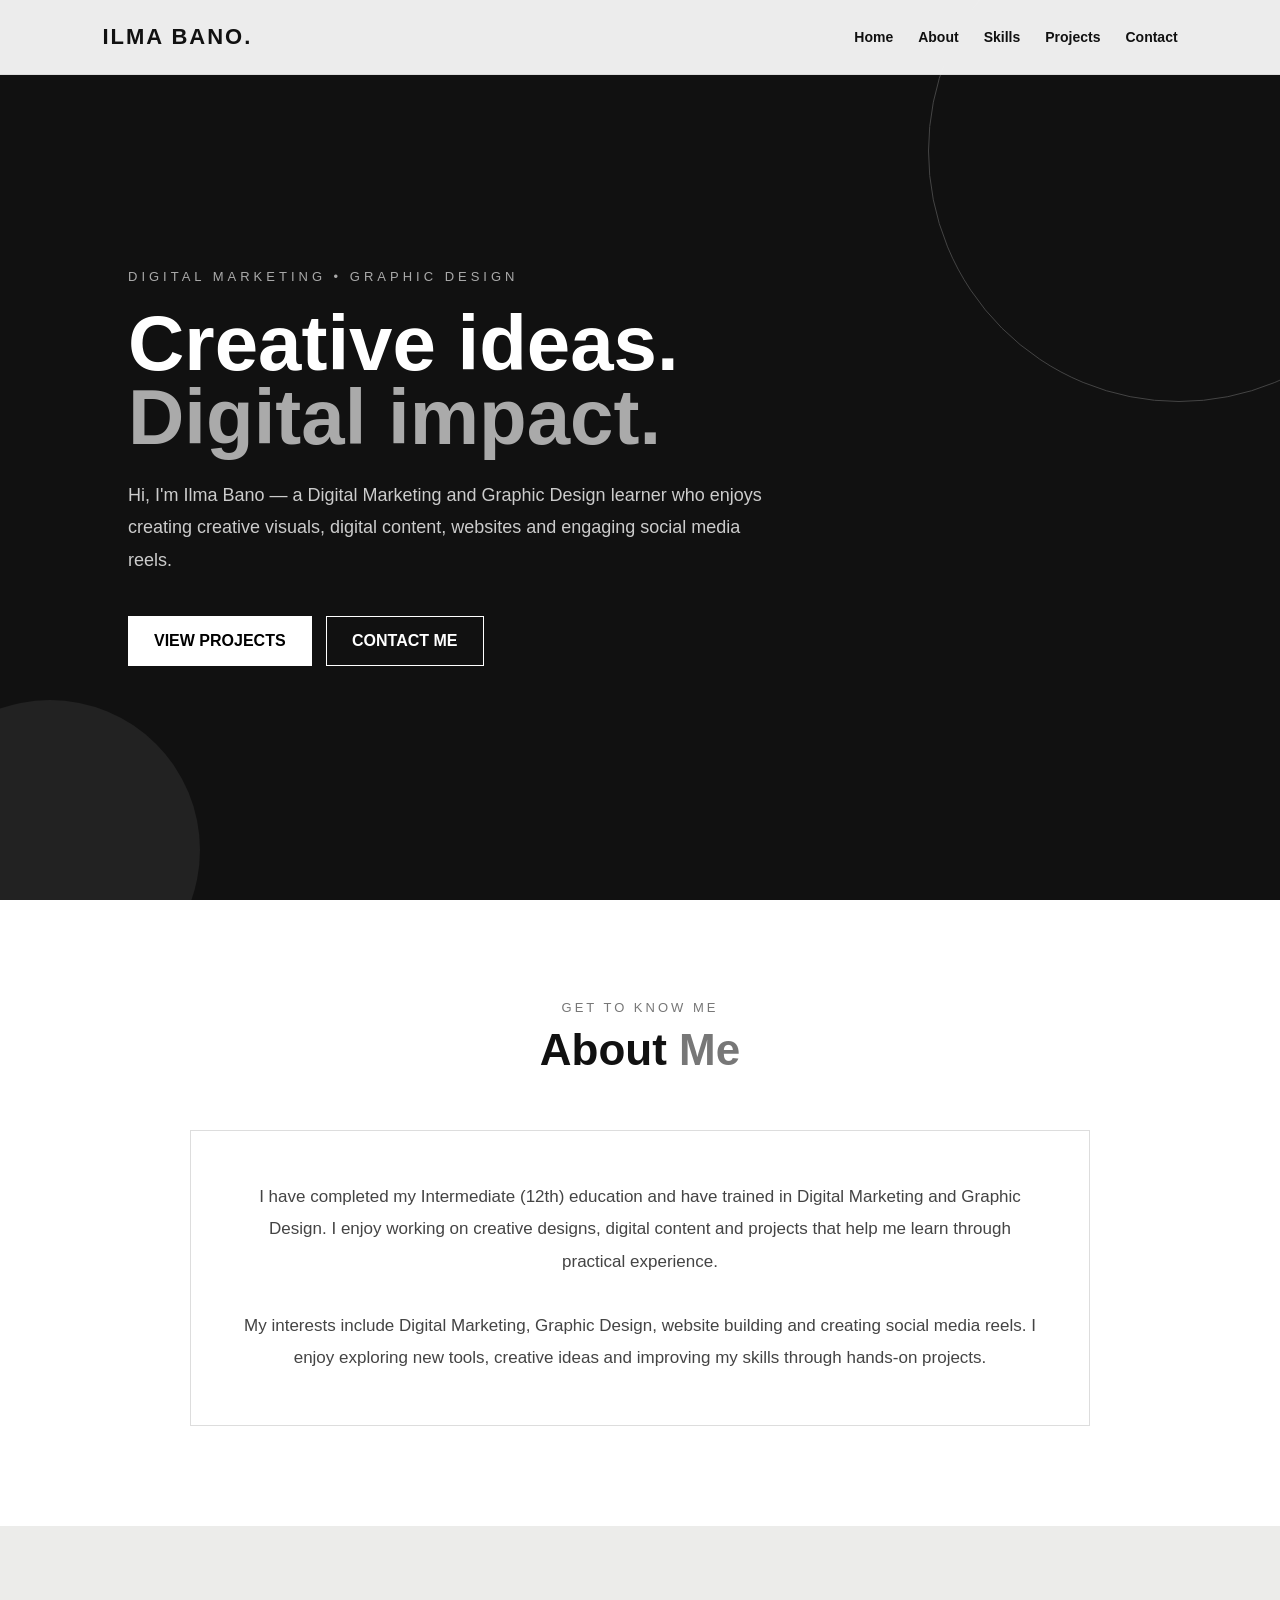
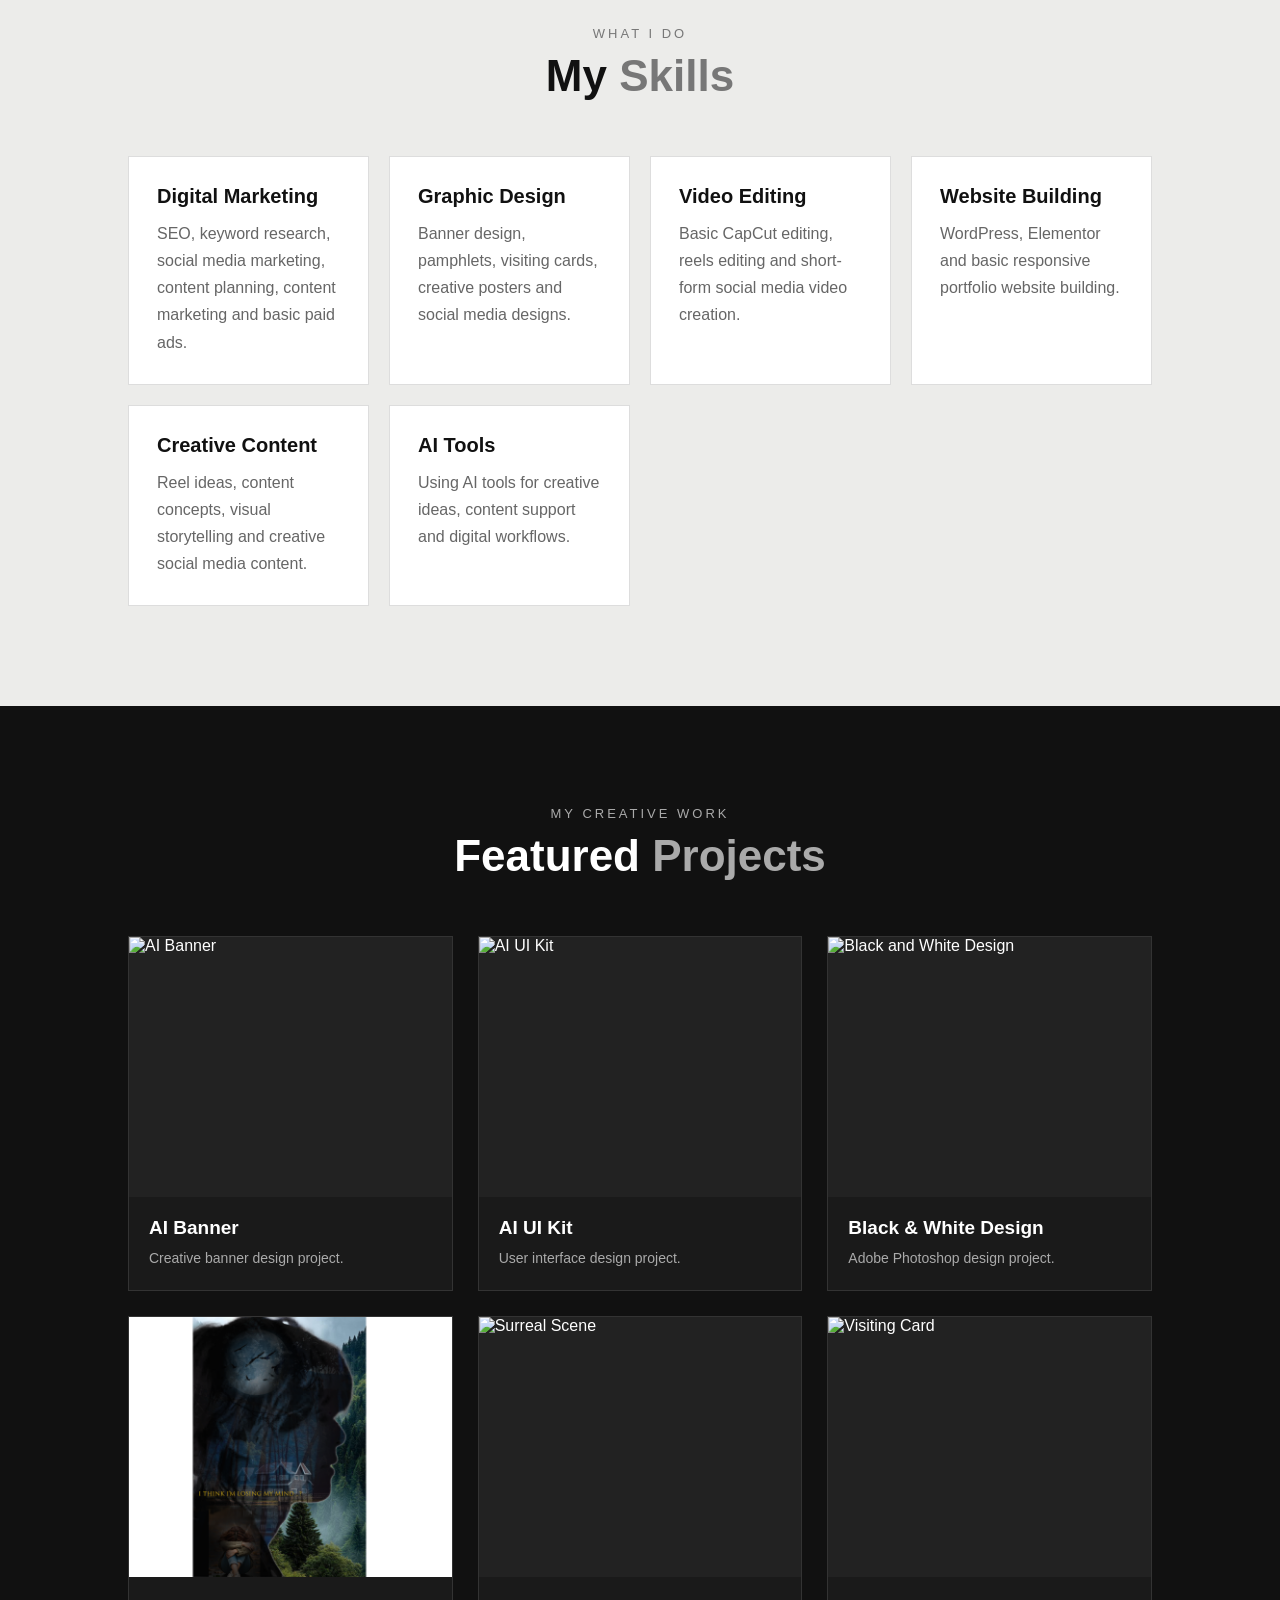
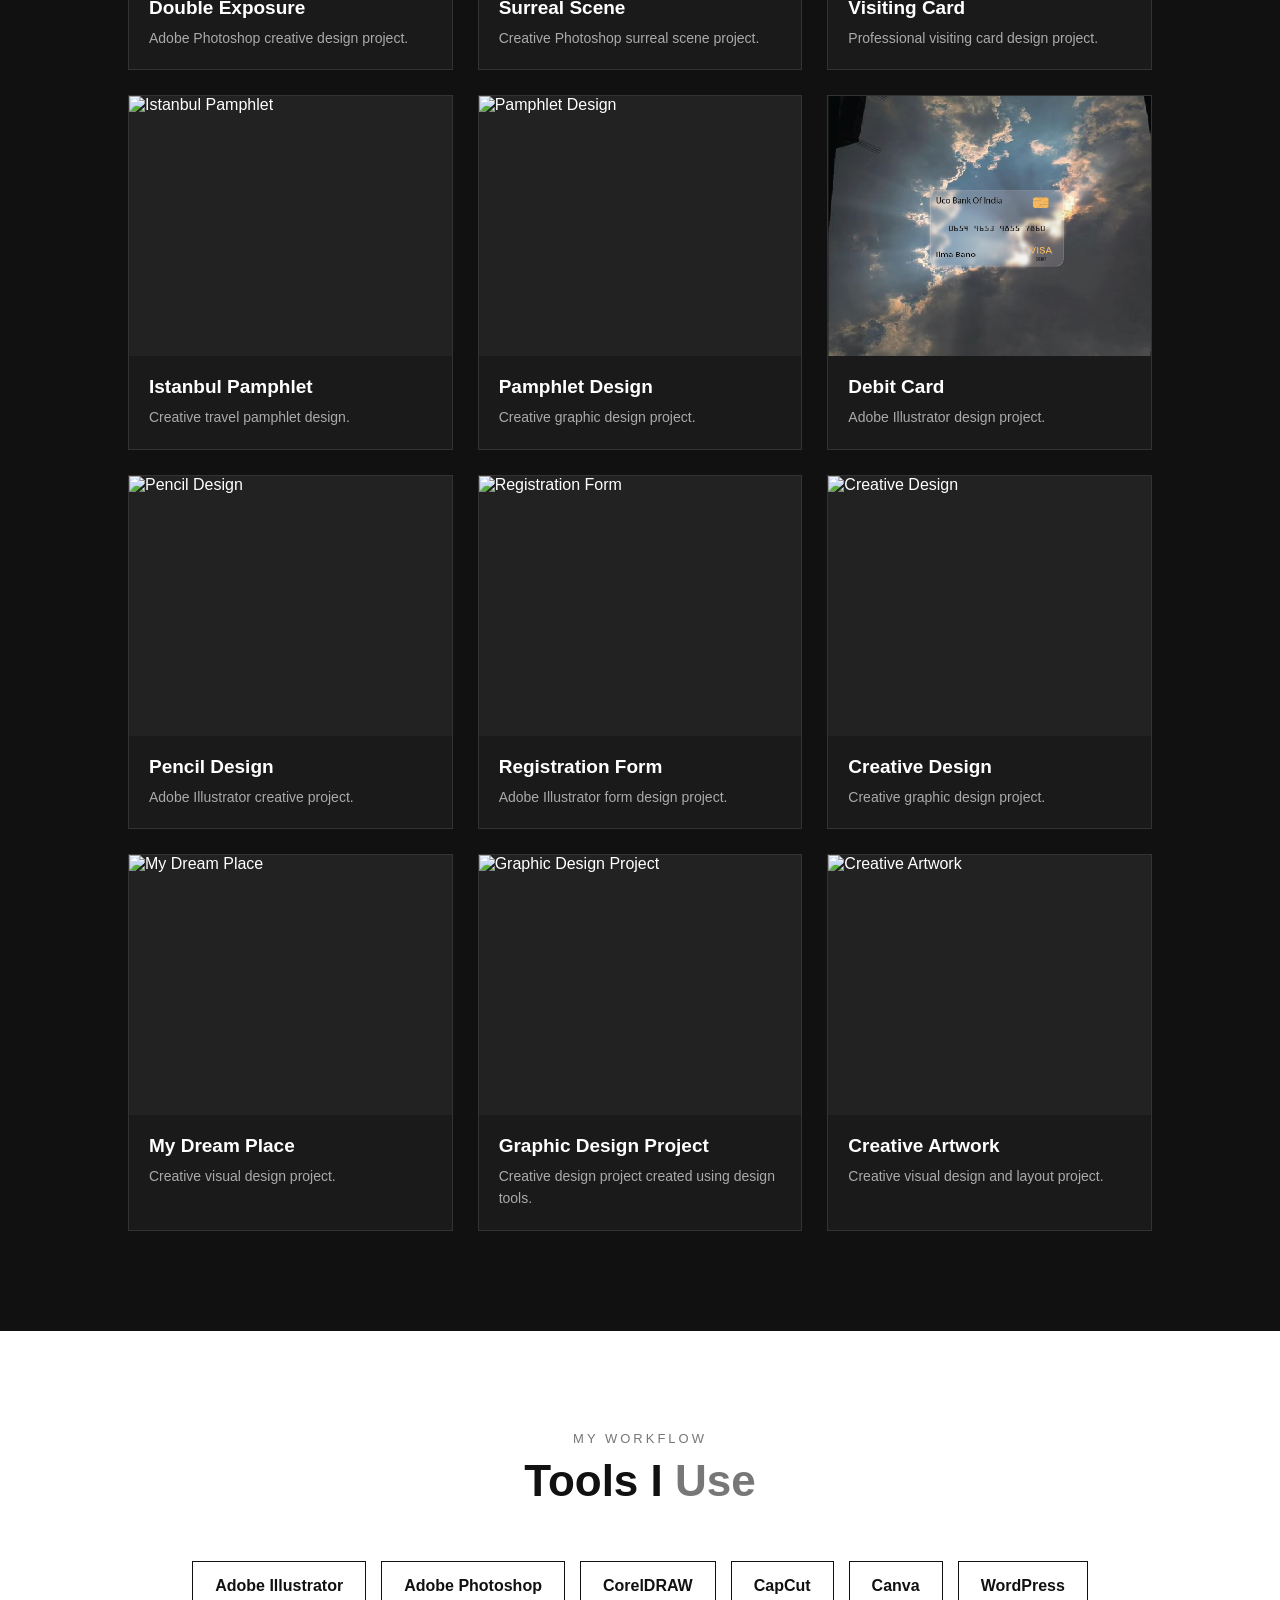
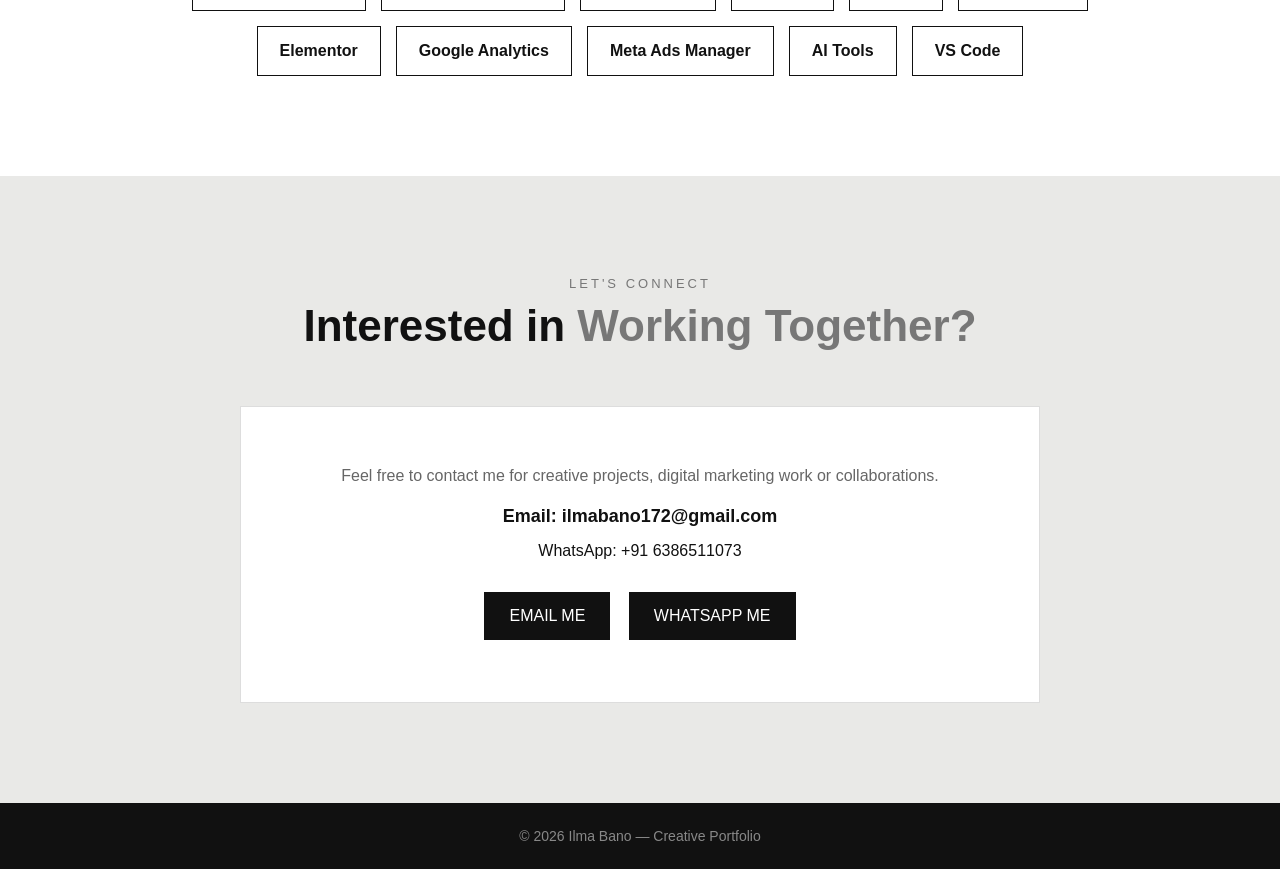
==== index.html @ df86b2f8 "Add files via upload" ====
<!DOCTYPE html>
<html lang="en">
<head>
<meta charset="UTF-8">
<meta name="viewport" content="width=device-width, initial-scale=1.0">

<title>Ilma Bano | Creative Portfolio</title>

<style>
*{
    margin:0;
    padding:0;
    box-sizing:border-box;
}

html{
    scroll-behavior:smooth;
}

body{
    font-family:Arial, Helvetica, sans-serif;
    background:#f4f4f2;
    color:#111;
    overflow-x:hidden;
}

/* ================= NAVBAR ================= */

nav{
    position:fixed;
    top:0;
    left:0;
    width:100%;
    height:75px;
    padding:0 8%;
    display:flex;
    justify-content:space-between;
    align-items:center;
    background:rgba(255,255,255,0.92);
    backdrop-filter:blur(10px);
    border-bottom:1px solid #ddd;
    z-index:1000;
}

.logo{
    font-size:22px;
    font-weight:900;
    letter-spacing:2px;
}

nav ul{
    display:flex;
    list-style:none;
    gap:25px;
}

nav ul li a{
    color:#111;
    text-decoration:none;
    font-size:14px;
    font-weight:bold;
    transition:0.3s;
}

nav ul li a:hover{
    opacity:0.5;
}

/* ================= HERO ================= */

.hero{
    min-height:100vh;
    background:#111;
    color:white;
    display:flex;
    align-items:center;
    padding:120px 10% 80px;
    position:relative;
    overflow:hidden;
}

.hero::before{
    content:"";
    position:absolute;
    width:500px;
    height:500px;
    border-radius:50%;
    border:1px solid #444;
    right:-150px;
    top:-100px;
    animation:rotate 12s linear infinite;
}

.hero::after{
    content:"";
    position:absolute;
    width:300px;
    height:300px;
    border-radius:50%;
    background:#222;
    left:-100px;
    bottom:-100px;
    animation:float 6s ease-in-out infinite;
}

.hero-content{
    max-width:800px;
    position:relative;
    z-index:2;
    animation:fadeUp 1s ease forwards;
}

.hero-tag{
    font-size:13px;
    letter-spacing:4px;
    color:#aaa;
    margin-bottom:22px;
}

.hero h1{
    font-size:78px;
    line-height:0.95;
    margin-bottom:25px;
}

.hero h1 span{
    color:#aaa;
}

.hero p{
    color:#ccc;
    font-size:18px;
    line-height:1.8;
    max-width:650px;
}

.hero-buttons{
    margin-top:35px;
}

.btn{
    display:inline-block;
    padding:15px 25px;
    margin:5px 10px 5px 0;
    text-decoration:none;
    font-weight:bold;
    border:1px solid white;
    transition:0.3s;
}

.btn-light{
    background:white;
    color:black;
}

.btn-light:hover{
    background:#111;
    color:white;
}

.btn-outline{
    color:white;
}

.btn-outline:hover{
    background:white;
    color:black;
}

/* ================= GENERAL ================= */

section{
    padding:100px 10%;
}

.section-label{
    text-align:center;
    font-size:13px;
    letter-spacing:3px;
    color:#777;
    margin-bottom:10px;
}

.section-title{
    text-align:center;
    font-size:44px;
    margin-bottom:55px;
}

.section-title span{
    color:#777;
}

/* ================= ABOUT ================= */

.about{
    background:white;
}

.about-box{
    max-width:900px;
    margin:auto;
    padding:50px;
    border:1px solid #ddd;
    text-align:center;
    line-height:1.9;
    font-size:17px;
    color:#444;
    transition:0.4s;
}

.about-box:hover{
    transform:translateY(-5px);
    box-shadow:0 20px 50px rgba(0,0,0,0.08);
}

/* ================= SKILLS ================= */

.skills{
    background:#ececea;
}

.skills-grid{
    display:grid;
    grid-template-columns:repeat(auto-fit,minmax(240px,1fr));
    gap:20px;
}

.skill-card{
    background:white;
    padding:28px;
    border:1px solid #ddd;
    transition:0.4s;
}

.skill-card:hover{
    transform:translateY(-10px);
    background:#111;
    color:white;
}

.skill-card h3{
    margin-bottom:12px;
    font-size:20px;
}

.skill-card p{
    color:#666;
    line-height:1.7;
}

.skill-card:hover p{
    color:#ccc;
}

/* ================= PROJECTS ================= */

.projects{
    background:#111;
    color:white;
}

.projects .section-label{
    color:#aaa;
}

.projects .section-title span{
    color:#aaa;
}

.project-grid{
    display:grid;
    grid-template-columns:repeat(auto-fit,minmax(270px,1fr));
    gap:25px;
}

.project-card{
    background:#1a1a1a;
    border:1px solid #333;
    overflow:hidden;
    transition:0.4s;
}

.project-card:hover{
    transform:translateY(-10px);
    border-color:#777;
}

.project-image{
    width:100%;
    height:260px;
    overflow:hidden;
    background:#222;
}

.project-image img{
    width:100%;
    height:100%;
    object-fit:cover;
    display:block;
    transition:0.6s;
}

.project-card:hover img{
    transform:scale(1.08);
}

.project-info{
    padding:20px;
}

.project-info h3{
    font-size:19px;
    margin-bottom:8px;
}

.project-info p{
    color:#aaa;
    font-size:14px;
    line-height:1.6;
}

/* ================= TOOLS ================= */

.tools{
    background:white;
}

.tools-list{
    display:flex;
    flex-wrap:wrap;
    justify-content:center;
    gap:15px;
}

.tool{
    padding:15px 22px;
    border:1px solid #111;
    background:#fff;
    transition:0.3s;
    font-weight:bold;
}

.tool:hover{
    background:#111;
    color:white;
    transform:translateY(-5px);
}

/* ================= CONTACT ================= */

.contact{
    background:#e9e9e7;
    text-align:center;
}

.contact-box{
    max-width:800px;
    margin:auto;
    background:white;
    padding:55px 30px;
    border:1px solid #ddd;
}

.contact p{
    color:#666;
    line-height:1.8;
    margin-bottom:15px;
}

.email-text{
    font-size:18px;
    font-weight:bold;
    margin:15px 0;
    word-break:break-word;
}

.contact-buttons{
    margin-top:25px;
}

.contact-btn{
    display:inline-block;
    padding:15px 25px;
    background:#111;
    color:white;
    text-decoration:none;
    margin:7px;
    transition:0.3s;
}

.contact-btn:hover{
    transform:translateY(-4px);
    opacity:0.8;
}

/* ================= FOOTER ================= */

footer{
    background:#111;
    color:#888;
    text-align:center;
    padding:25px;
    font-size:14px;
}

/* ================= ANIMATIONS ================= */

@keyframes fadeUp{
    from{
        opacity:0;
        transform:translateY(30px);
    }
    to{
        opacity:1;
        transform:translateY(0);
    }
}

@keyframes float{
    0%,100%{
        transform:translateY(0);
    }
    50%{
        transform:translateY(-30px);
    }
}

@keyframes rotate{
    from{
        transform:rotate(0deg);
    }
    to{
        transform:rotate(360deg);
    }
}

/* ================= MOBILE ================= */

@media(max-width:700px){

    nav{
        padding:0 6%;
    }

    nav ul{
        display:none;
    }

    .hero{
        padding-left:7%;
        padding-right:7%;
    }

    .hero h1{
        font-size:52px;
    }

    section{
        padding:75px 7%;
    }

    .section-title{
        font-size:35px;
    }

    .about-box{
        padding:30px 20px;
    }
}
</style>
</head>

<body>

<!-- NAVBAR -->

<nav>

    <div class="logo">ILMA BANO.</div>

    <ul>
        <li><a href="#home">Home</a></li>
        <li><a href="#about">About</a></li>
        <li><a href="#skills">Skills</a></li>
        <li><a href="#projects">Projects</a></li>
        <li><a href="#contact">Contact</a></li>
    </ul>

</nav>


<!-- HERO -->

<section class="hero" id="home">

    <div class="hero-content">

        <div class="hero-tag">DIGITAL MARKETING • GRAPHIC DESIGN</div>

        <h1>
            Creative ideas.<br>
            <span>Digital impact.</span>
        </h1>

        <p>
            Hi, I'm Ilma Bano — a Digital Marketing and Graphic Design learner
            who enjoys creating creative visuals, digital content, websites
            and engaging social media reels.
        </p>

        <div class="hero-buttons">

            <a href="#projects" class="btn btn-light">
                VIEW PROJECTS
            </a>

            <a href="#contact" class="btn btn-outline">
                CONTACT ME
            </a>

        </div>

    </div>

</section>


<!-- ABOUT -->

<section class="about" id="about">

    <div class="section-label">GET TO KNOW ME</div>

    <h2 class="section-title">
        About <span>Me</span>
    </h2>

    <div class="about-box">

        I have completed my Intermediate (12th) education and have trained in
        Digital Marketing and Graphic Design. I enjoy working on creative
        designs, digital content and projects that help me learn through
        practical experience.
        <br><br>
        My interests include Digital Marketing, Graphic Design, website
        building and creating social media reels. I enjoy exploring new
        tools, creative ideas and improving my skills through hands-on
        projects.

    </div>

</section>


<!-- SKILLS -->

<section class="skills" id="skills">

    <div class="section-label">WHAT I DO</div>

    <h2 class="section-title">
        My <span>Skills</span>
    </h2>

    <div class="skills-grid">

        <div class="skill-card">
            <h3>Digital Marketing</h3>
            <p>
                SEO, keyword research, social media marketing,
                content planning, content marketing and basic paid ads.
            </p>
        </div>

        <div class="skill-card">
            <h3>Graphic Design</h3>
            <p>
                Banner design, pamphlets, visiting cards,
                creative posters and social media designs.
            </p>
        </div>

        <div class="skill-card">
            <h3>Video Editing</h3>
            <p>
                Basic CapCut editing, reels editing and
                short-form social media video creation.
            </p>
        </div>

        <div class="skill-card">
            <h3>Website Building</h3>
            <p>
                WordPress, Elementor and basic responsive
                portfolio website building.
            </p>
        </div>

        <div class="skill-card">
            <h3>Creative Content</h3>
            <p>
                Reel ideas, content concepts, visual storytelling
                and creative social media content.
            </p>
        </div>

        <div class="skill-card">
            <h3>AI Tools</h3>
            <p>
                Using AI tools for creative ideas, content support
                and digital workflows.
            </p>
        </div>

    </div>

</section>


<!-- PROJECTS -->

<section class="projects" id="projects">

    <div class="section-label">MY CREATIVE WORK</div>

    <h2 class="section-title">
        Featured <span>Projects</span>
    </h2>

    <div class="project-grid">

        <!-- 1 -->
        <div class="project-card">
            <div class="project-image">
                <img src="banner ilmu.png" alt="AI Banner">
            </div>
            <div class="project-info">
                <h3>AI Banner</h3>
                <p>Creative banner design project.</p>
            </div>
        </div>

        <!-- 2 -->
        <div class="project-card">
            <div class="project-image">
                <img src="ilmu ui kit.png" alt="AI UI Kit">
            </div>
            <div class="project-info">
                <h3>AI UI Kit</h3>
                <p>User interface design project.</p>
            </div>
        </div>

        <!-- 3 -->
        <div class="project-card">
            <div class="project-image">
                <img src="black and white ps PNG.png" alt="Black and White Design">
            </div>
            <div class="project-info">
                <h3>Black & White Design</h3>
                <p>Adobe Photoshop design project.</p>
            </div>
        </div>

        <!-- 4 -->
        <div class="project-card">
            <div class="project-image">
                <img src="double exposure ilmu.png" alt="Double Exposure">
            </div>
            <div class="project-info">
                <h3>Double Exposure</h3>
                <p>Adobe Photoshop creative design project.</p>
            </div>
        </div>

        <!-- 5 -->
        <div class="project-card">
            <div class="project-image">
                <img src="surreal scene time beyond reality ILMU.png" alt="Surreal Scene">
            </div>
            <div class="project-info">
                <h3>Surreal Scene</h3>
                <p>Creative Photoshop surreal scene project.</p>
            </div>
        </div>

        <!-- 6 -->
        <div class="project-card">
            <div class="project-image">
                <img src="visiting card ilma copy.png" alt="Visiting Card">
            </div>
            <div class="project-info">
                <h3>Visiting Card</h3>
                <p>Professional visiting card design project.</p>
            </div>
        </div>

        <!-- 7 -->
        <div class="project-card">
            <div class="project-image">
                <img src="ISTANBUL PAMHPLATE (1).png" alt="Istanbul Pamphlet">
            </div>
            <div class="project-info">
                <h3>Istanbul Pamphlet</h3>
                <p>Creative travel pamphlet design.</p>
            </div>
        </div>

        <!-- 8 -->
        <div class="project-card">
            <div class="project-image">
                <img src="ilma pamhlate-1.jpg" alt="Pamphlet Design">
            </div>
            <div class="project-info">
                <h3>Pamphlet Design</h3>
                <p>Creative graphic design project.</p>
            </div>
        </div>

        <!-- 9 -->
        <div class="project-card">
            <div class="project-image">
                <img src="debit card ilma bano.png" alt="Debit Card">
            </div>
            <div class="project-info">
                <h3>Debit Card</h3>
                <p>Adobe Illustrator design project.</p>
            </div>
        </div>

        <!-- 10 -->
        <div class="project-card">
            <div class="project-image">
                <img src="AA ilma's pencil.png" alt="Pencil Design">
            </div>
            <div class="project-info">
                <h3>Pencil Design</h3>
                <p>Adobe Illustrator creative project.</p>
            </div>
        </div>

        <!-- 11 -->
        <div class="project-card">
            <div class="project-image">
                <img src="Ragistration form (1)-01.png" alt="Registration Form">
            </div>
            <div class="project-info">
                <h3>Registration Form</h3>
                <p>Adobe Illustrator form design project.</p>
            </div>
        </div>

        <!-- 12 -->
        <div class="project-card">
            <div class="project-image">
                <img src="DVD NUSHRAT FATEH.png" alt="Creative Design">
            </div>
            <div class="project-info">
                <h3>Creative Design</h3>
                <p>Creative graphic design project.</p>
            </div>
        </div>

        <!-- 13 -->
        <div class="project-card">
            <div class="project-image">
                <img src="my dream place ! (1)-01.png" alt="My Dream Place">
            </div>
            <div class="project-info">
                <h3>My Dream Place</h3>
                <p>Creative visual design project.</p>
            </div>
        </div>

        <!-- 14 -->
        <div class="project-card">
            <div class="project-image">
                <img src="1x/Artboard 1.png" alt="Graphic Design Project">
            </div>
            <div class="project-info">
                <h3>Graphic Design Project</h3>
                <p>Creative design project created using design tools.</p>
            </div>
        </div>

        <!-- 15 -->
        <div class="project-card">
            <div class="project-image">
                <img src="1x/Artboard 2.png" alt="Creative Artwork">
            </div>
            <div class="project-info">
                <h3>Creative Artwork</h3>
                <p>Creative visual design and layout project.</p>
            </div>
        </div>

    </div>

</section>


<!-- TOOLS -->

<section class="tools">

    <div class="section-label">MY WORKFLOW</div>

    <h2 class="section-title">
        Tools I <span>Use</span>
    </h2>

    <div class="tools-list">

        <div class="tool">Adobe Illustrator</div>
        <div class="tool">Adobe Photoshop</div>
        <div class="tool">CorelDRAW</div>
        <div class="tool">CapCut</div>
        <div class="tool">Canva</div>
        <div class="tool">WordPress</div>
        <div class="tool">Elementor</div>
        <div class="tool">Google Analytics</div>
        <div class="tool">Meta Ads Manager</div>
        <div class="tool">AI Tools</div>
        <div class="tool">VS Code</div>

    </div>

</section>


<!-- CONTACT -->

<section class="contact" id="contact">

    <div class="section-label">LET'S CONNECT</div>

    <h2 class="section-title">
        Interested in <span>Working Together?</span>
    </h2>

    <div class="contact-box">

        <p>
            Feel free to contact me for creative projects,
            digital marketing work or collaborations.
        </p>

        <div class="email-text">
            Email: ilmabano172@gmail.com
        </div>

        <div>
            WhatsApp: +91 6386511073
        </div>

        <div class="contact-buttons">

            <a class="contact-btn"
               href="mailto:ilmabano172@gmail.com">
               EMAIL ME
            </a>

            <a class="contact-btn"
               href="https://wa.me/916386511073"
               target="_blank">
               WHATSAPP ME
            </a>

        </div>

    </div>

</section>


<footer>
    © 2026 Ilma Bano — Creative Portfolio
</footer>

</body>
</html>
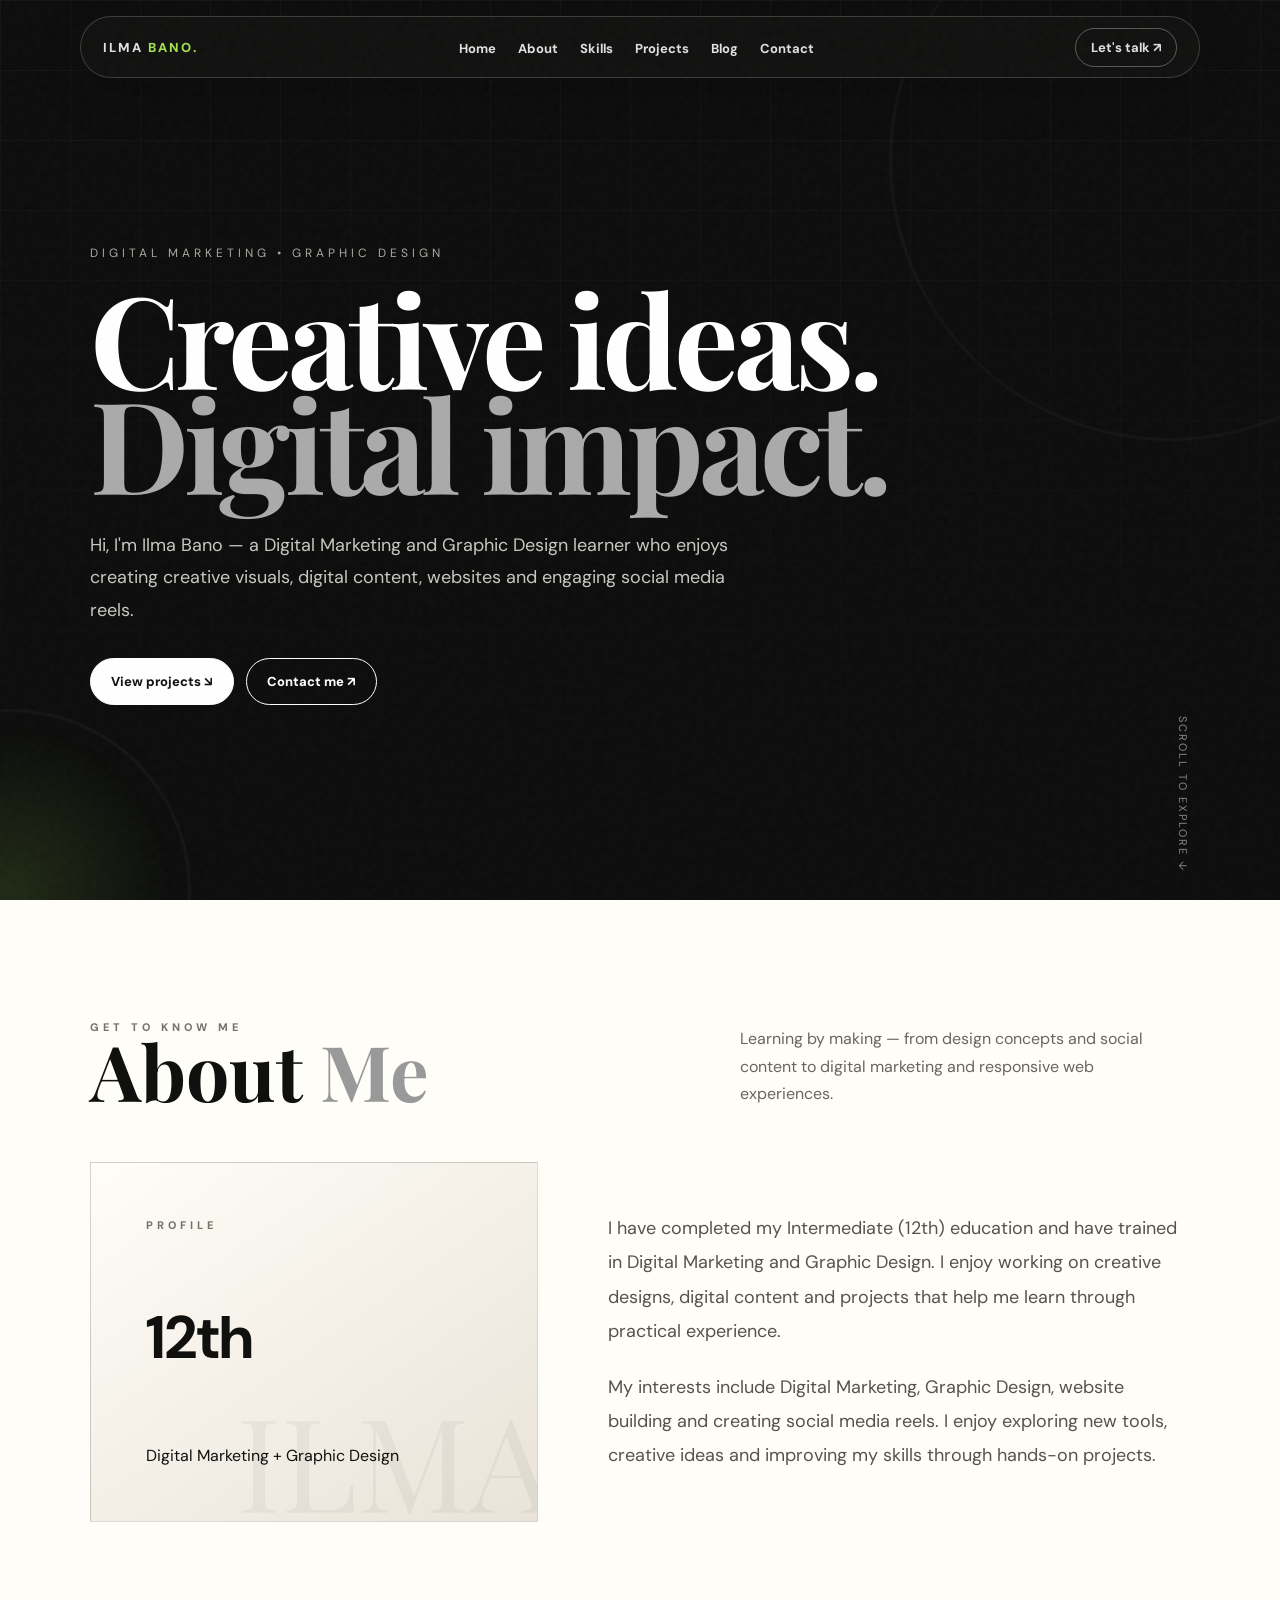
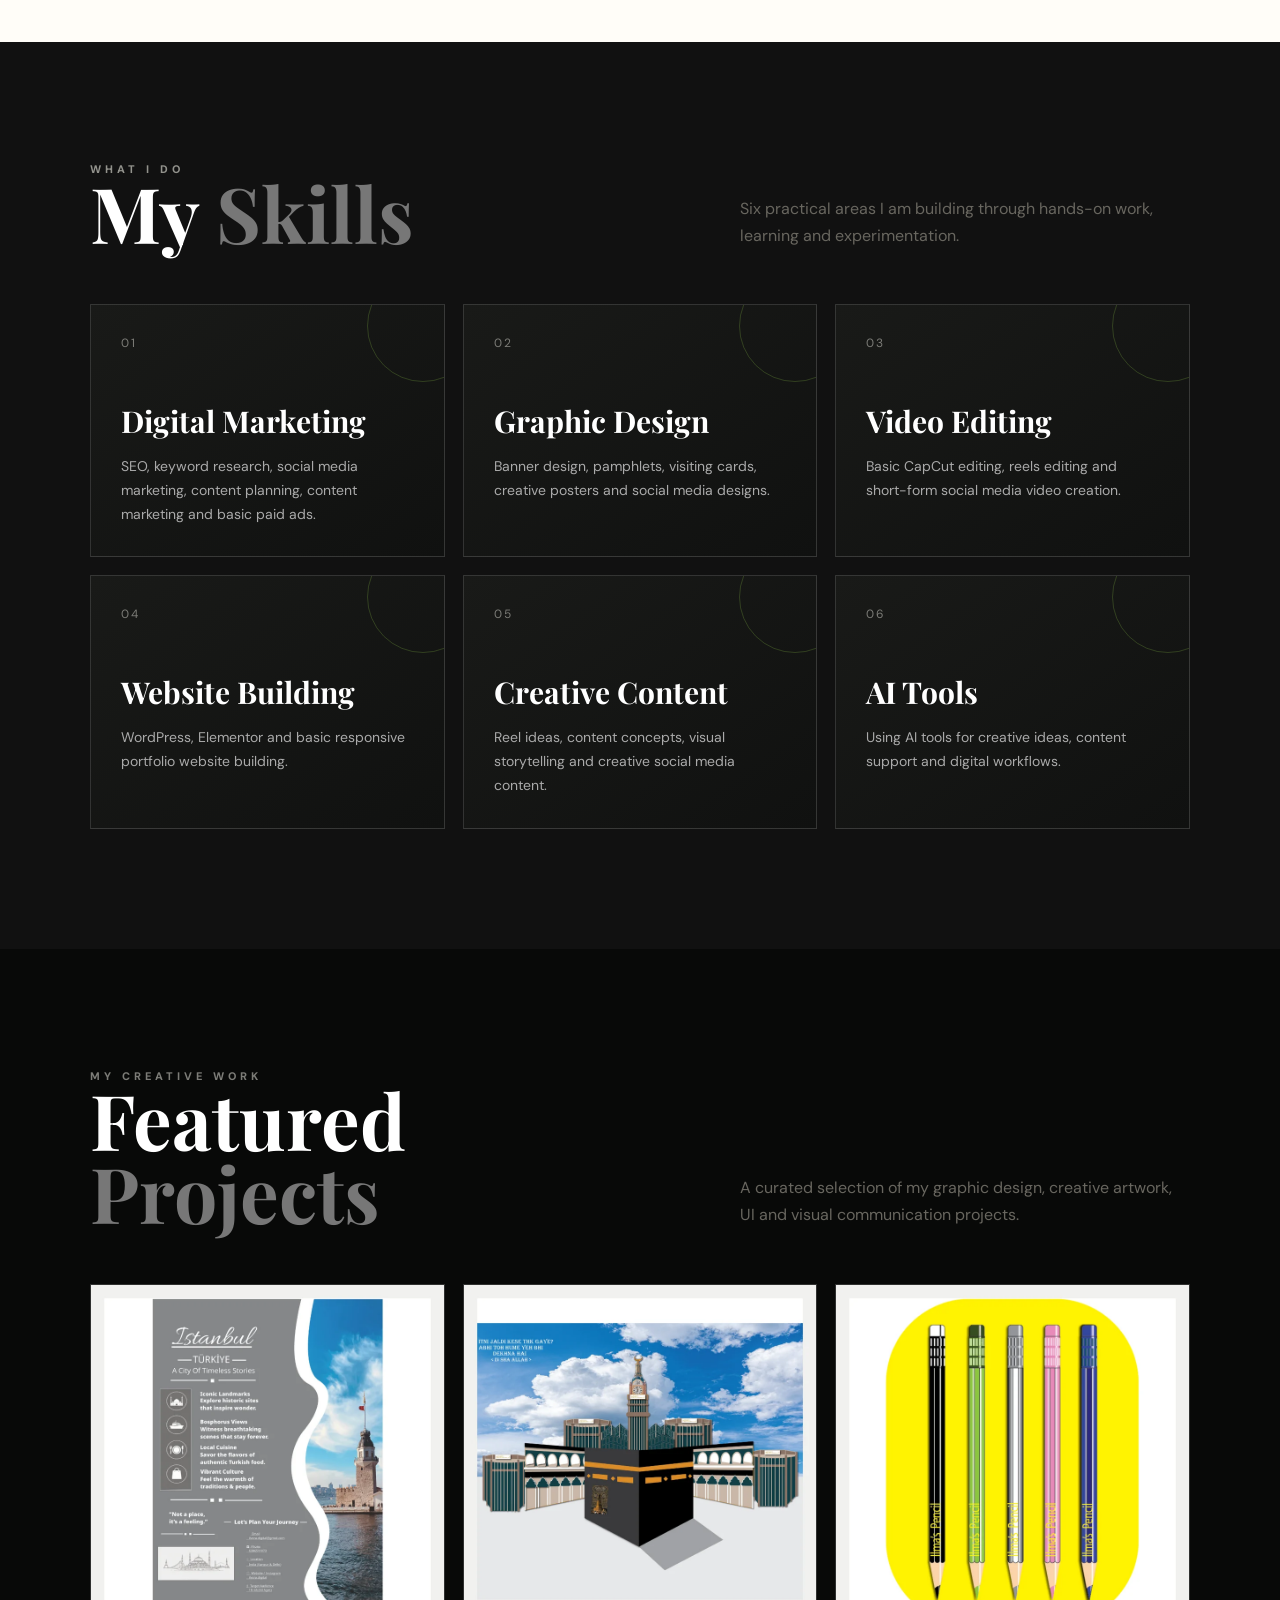
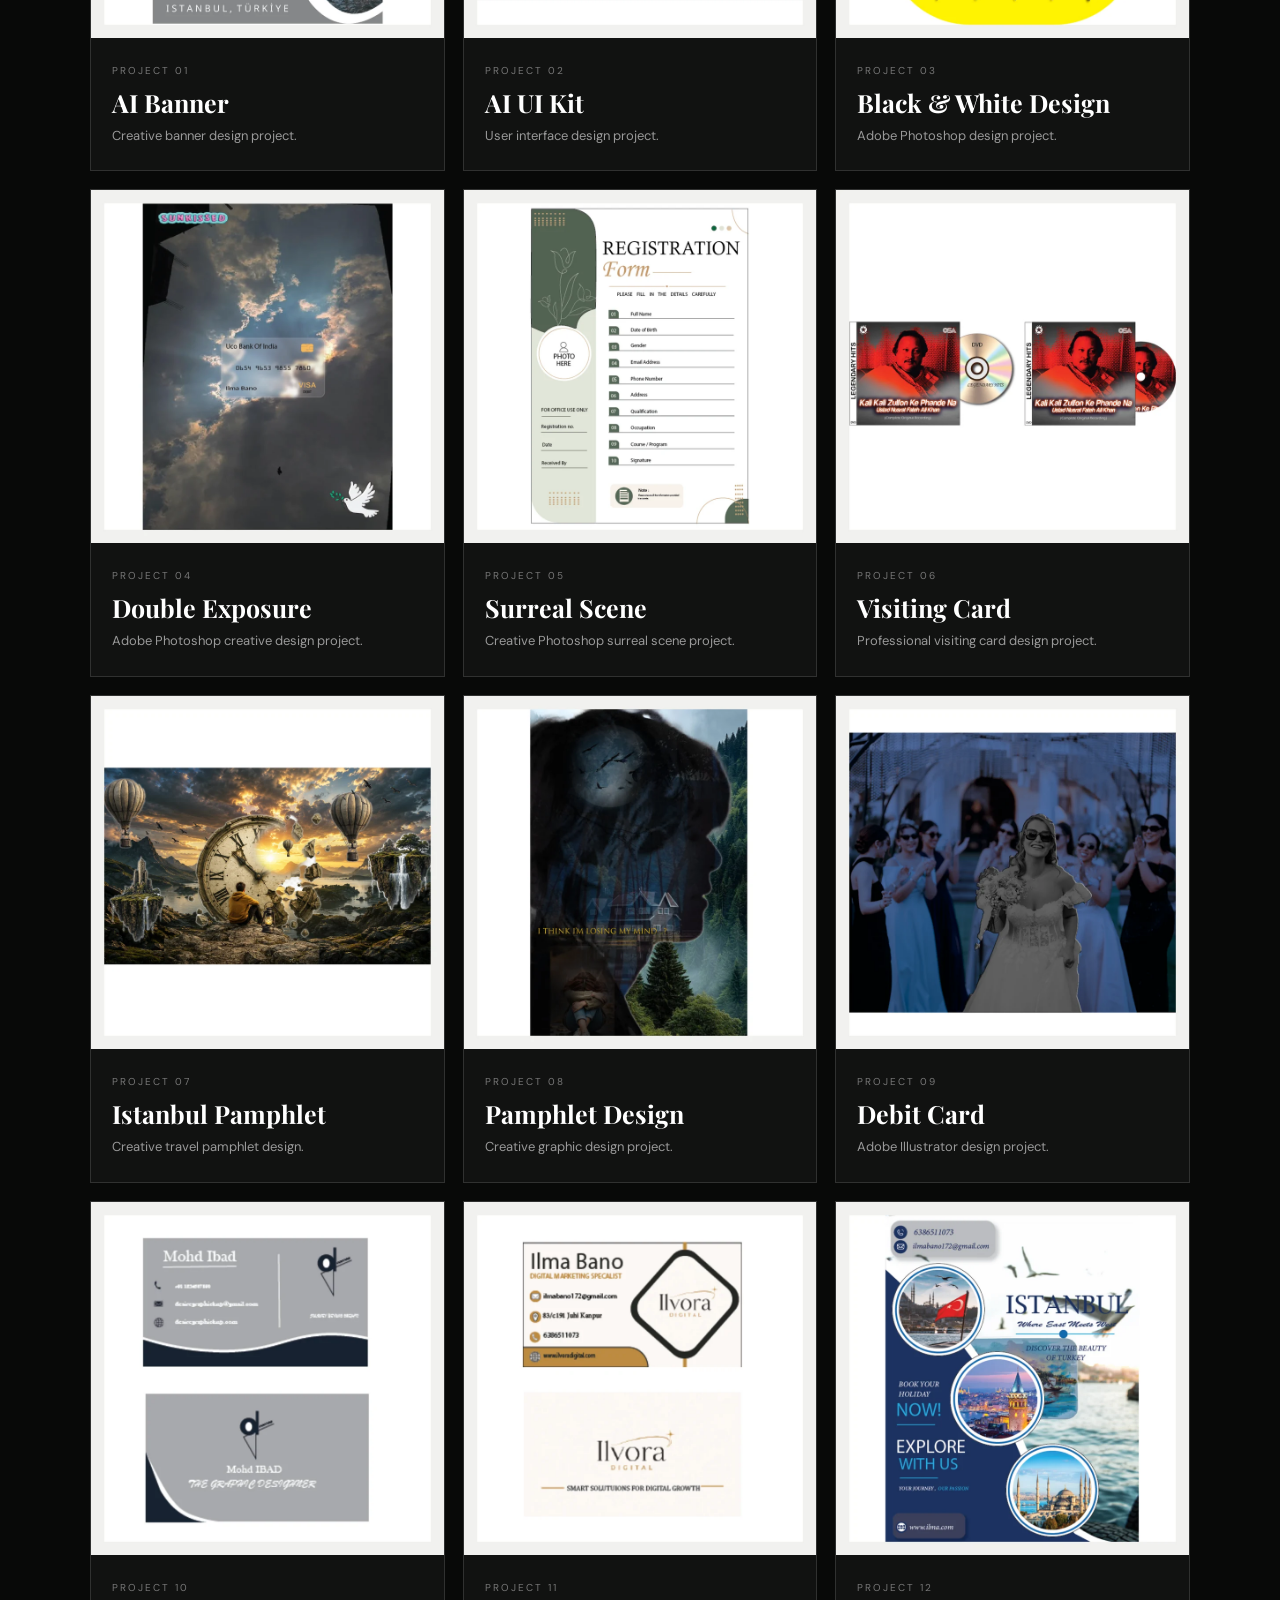
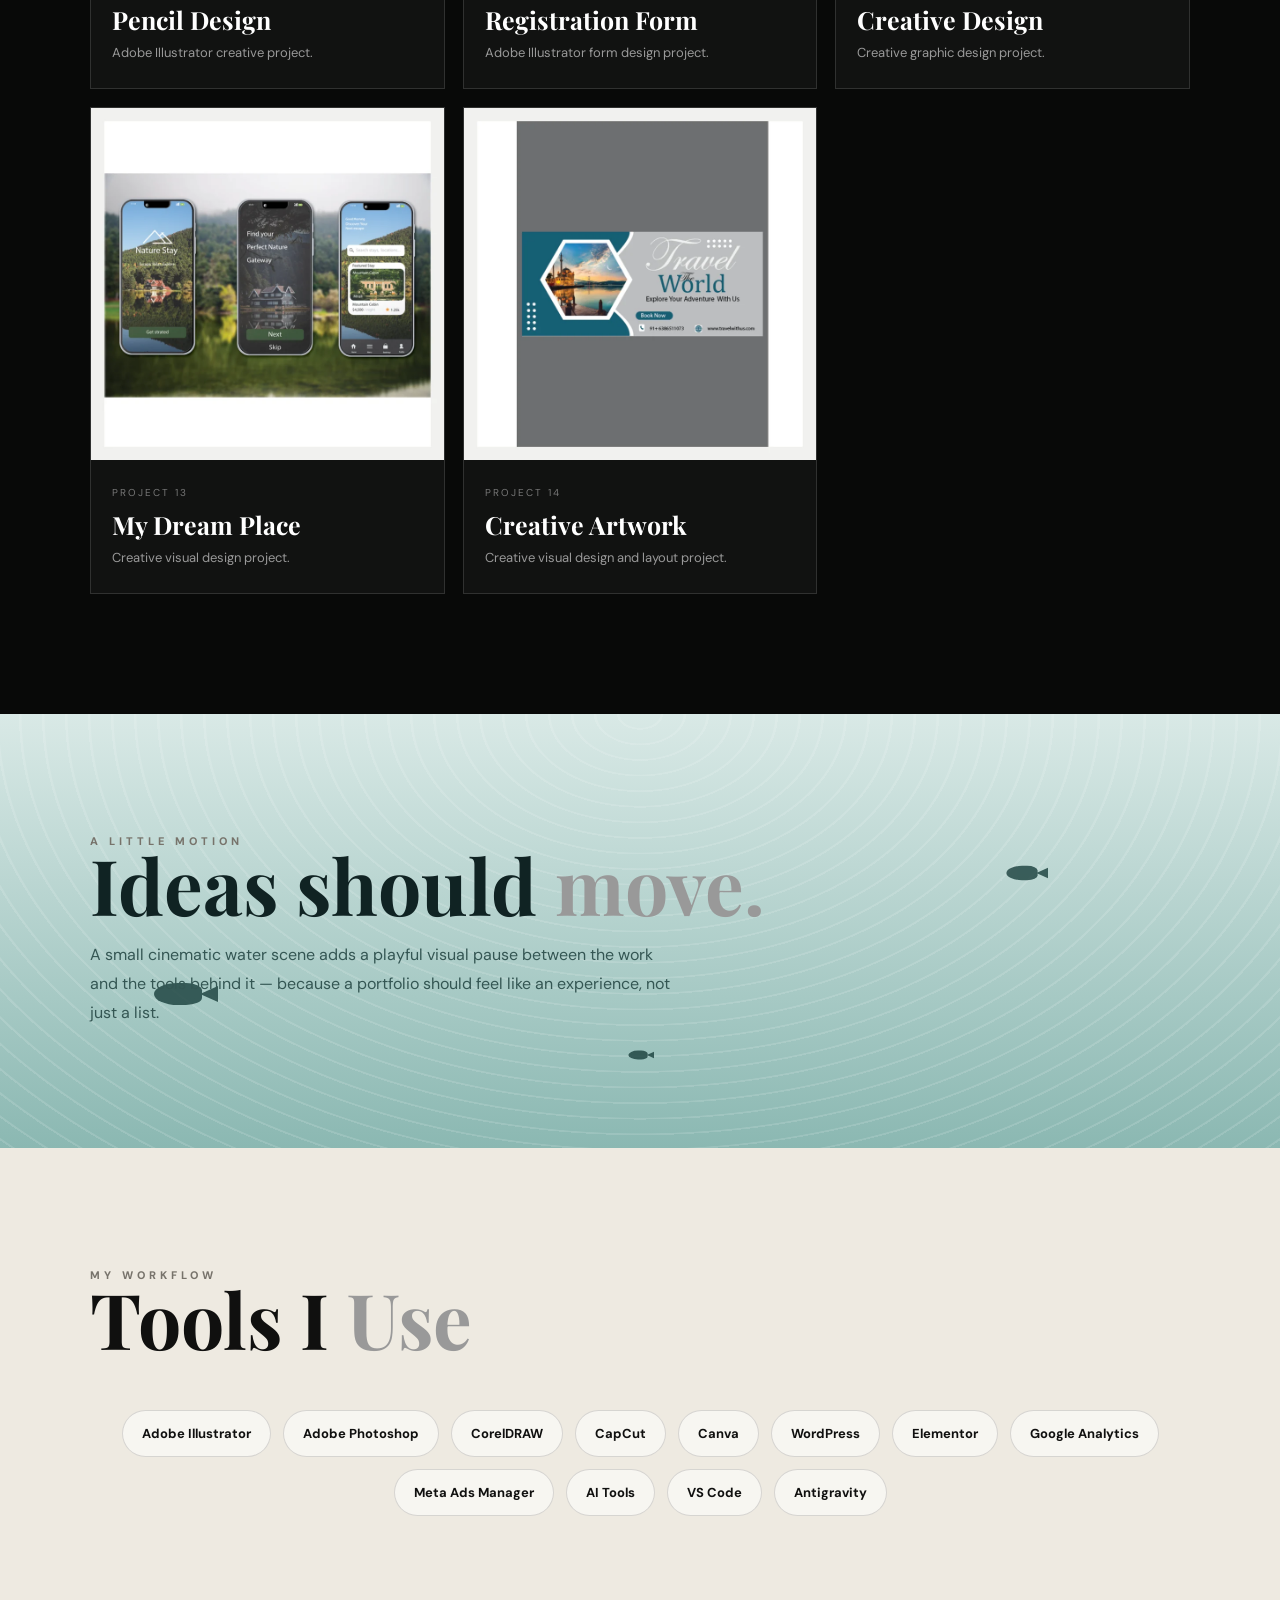
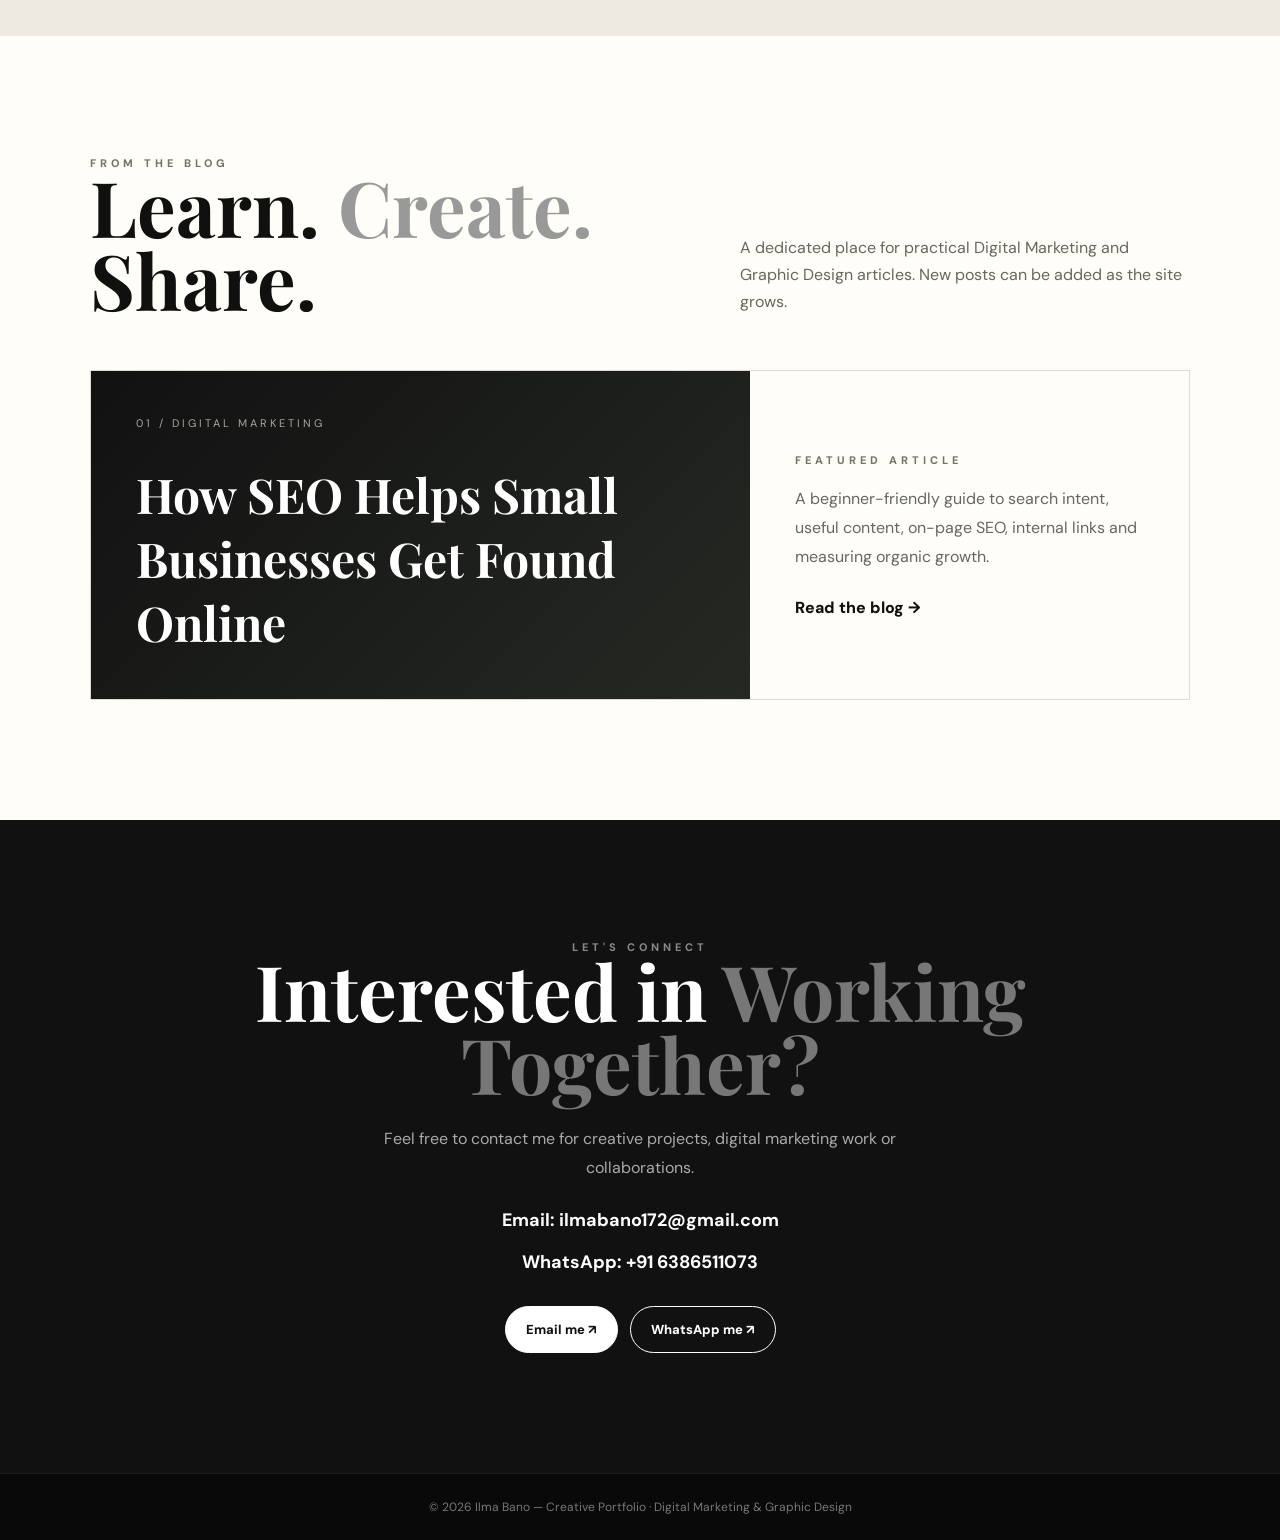
==== commit 9b906b1d: "Add files via upload" ====
--- a/index.html
+++ b/index.html
@@ -1,882 +1,51 @@
-<!DOCTYPE html>
-<html lang="en">
-<head>
-<meta charset="UTF-8">
-<meta name="viewport" content="width=device-width, initial-scale=1.0">
-
-<title>Ilma Bano | Creative Portfolio</title>
-
-<style>
-*{
-    margin:0;
-    padding:0;
-    box-sizing:border-box;
-}
-
-html{
-    scroll-behavior:smooth;
-}
-
-body{
-    font-family:Arial, Helvetica, sans-serif;
-    background:#f4f4f2;
-    color:#111;
-    overflow-x:hidden;
-}
-
-/* ================= NAVBAR ================= */
-
-nav{
-    position:fixed;
-    top:0;
-    left:0;
-    width:100%;
-    height:75px;
-    padding:0 8%;
-    display:flex;
-    justify-content:space-between;
-    align-items:center;
-    background:rgba(255,255,255,0.92);
-    backdrop-filter:blur(10px);
-    border-bottom:1px solid #ddd;
-    z-index:1000;
-}
-
-.logo{
-    font-size:22px;
-    font-weight:900;
-    letter-spacing:2px;
-}
-
-nav ul{
-    display:flex;
-    list-style:none;
-    gap:25px;
-}
-
-nav ul li a{
-    color:#111;
-    text-decoration:none;
-    font-size:14px;
-    font-weight:bold;
-    transition:0.3s;
-}
-
-nav ul li a:hover{
-    opacity:0.5;
-}
-
-/* ================= HERO ================= */
-
-.hero{
-    min-height:100vh;
-    background:#111;
-    color:white;
-    display:flex;
-    align-items:center;
-    padding:120px 10% 80px;
-    position:relative;
-    overflow:hidden;
-}
-
-.hero::before{
-    content:"";
-    position:absolute;
-    width:500px;
-    height:500px;
-    border-radius:50%;
-    border:1px solid #444;
-    right:-150px;
-    top:-100px;
-    animation:rotate 12s linear infinite;
-}
-
-.hero::after{
-    content:"";
-    position:absolute;
-    width:300px;
-    height:300px;
-    border-radius:50%;
-    background:#222;
-    left:-100px;
-    bottom:-100px;
-    animation:float 6s ease-in-out infinite;
-}
-
-.hero-content{
-    max-width:800px;
-    position:relative;
-    z-index:2;
-    animation:fadeUp 1s ease forwards;
-}
-
-.hero-tag{
-    font-size:13px;
-    letter-spacing:4px;
-    color:#aaa;
-    margin-bottom:22px;
-}
-
-.hero h1{
-    font-size:78px;
-    line-height:0.95;
-    margin-bottom:25px;
-}
-
-.hero h1 span{
-    color:#aaa;
-}
-
-.hero p{
-    color:#ccc;
-    font-size:18px;
-    line-height:1.8;
-    max-width:650px;
-}
-
-.hero-buttons{
-    margin-top:35px;
-}
-
-.btn{
-    display:inline-block;
-    padding:15px 25px;
-    margin:5px 10px 5px 0;
-    text-decoration:none;
-    font-weight:bold;
-    border:1px solid white;
-    transition:0.3s;
-}
-
-.btn-light{
-    background:white;
-    color:black;
-}
-
-.btn-light:hover{
-    background:#111;
-    color:white;
-}
-
-.btn-outline{
-    color:white;
-}
-
-.btn-outline:hover{
-    background:white;
-    color:black;
-}
-
-/* ================= GENERAL ================= */
-
-section{
-    padding:100px 10%;
-}
-
-.section-label{
-    text-align:center;
-    font-size:13px;
-    letter-spacing:3px;
-    color:#777;
-    margin-bottom:10px;
-}
-
-.section-title{
-    text-align:center;
-    font-size:44px;
-    margin-bottom:55px;
-}
-
-.section-title span{
-    color:#777;
-}
-
-/* ================= ABOUT ================= */
-
-.about{
-    background:white;
-}
-
-.about-box{
-    max-width:900px;
-    margin:auto;
-    padding:50px;
-    border:1px solid #ddd;
-    text-align:center;
-    line-height:1.9;
-    font-size:17px;
-    color:#444;
-    transition:0.4s;
-}
-
-.about-box:hover{
-    transform:translateY(-5px);
-    box-shadow:0 20px 50px rgba(0,0,0,0.08);
-}
-
-/* ================= SKILLS ================= */
-
-.skills{
-    background:#ececea;
-}
-
-.skills-grid{
-    display:grid;
-    grid-template-columns:repeat(auto-fit,minmax(240px,1fr));
-    gap:20px;
-}
-
-.skill-card{
-    background:white;
-    padding:28px;
-    border:1px solid #ddd;
-    transition:0.4s;
-}
-
-.skill-card:hover{
-    transform:translateY(-10px);
-    background:#111;
-    color:white;
-}
-
-.skill-card h3{
-    margin-bottom:12px;
-    font-size:20px;
-}
-
-.skill-card p{
-    color:#666;
-    line-height:1.7;
-}
-
-.skill-card:hover p{
-    color:#ccc;
-}
-
-/* ================= PROJECTS ================= */
-
-.projects{
-    background:#111;
-    color:white;
-}
-
-.projects .section-label{
-    color:#aaa;
-}
-
-.projects .section-title span{
-    color:#aaa;
-}
-
-.project-grid{
-    display:grid;
-    grid-template-columns:repeat(auto-fit,minmax(270px,1fr));
-    gap:25px;
-}
-
-.project-card{
-    background:#1a1a1a;
-    border:1px solid #333;
-    overflow:hidden;
-    transition:0.4s;
-}
-
-.project-card:hover{
-    transform:translateY(-10px);
-    border-color:#777;
-}
-
-.project-image{
-    width:100%;
-    height:260px;
-    overflow:hidden;
-    background:#222;
-}
-
-.project-image img{
-    width:100%;
-    height:100%;
-    object-fit:cover;
-    display:block;
-    transition:0.6s;
-}
-
-.project-card:hover img{
-    transform:scale(1.08);
-}
-
-.project-info{
-    padding:20px;
-}
-
-.project-info h3{
-    font-size:19px;
-    margin-bottom:8px;
-}
-
-.project-info p{
-    color:#aaa;
-    font-size:14px;
-    line-height:1.6;
-}
-
-/* ================= TOOLS ================= */
-
-.tools{
-    background:white;
-}
-
-.tools-list{
-    display:flex;
-    flex-wrap:wrap;
-    justify-content:center;
-    gap:15px;
-}
-
-.tool{
-    padding:15px 22px;
-    border:1px solid #111;
-    background:#fff;
-    transition:0.3s;
-    font-weight:bold;
-}
-
-.tool:hover{
-    background:#111;
-    color:white;
-    transform:translateY(-5px);
-}
-
-/* ================= CONTACT ================= */
-
-.contact{
-    background:#e9e9e7;
-    text-align:center;
-}
-
-.contact-box{
-    max-width:800px;
-    margin:auto;
-    background:white;
-    padding:55px 30px;
-    border:1px solid #ddd;
-}
-
-.contact p{
-    color:#666;
-    line-height:1.8;
-    margin-bottom:15px;
-}
-
-.email-text{
-    font-size:18px;
-    font-weight:bold;
-    margin:15px 0;
-    word-break:break-word;
-}
-
-.contact-buttons{
-    margin-top:25px;
-}
-
-.contact-btn{
-    display:inline-block;
-    padding:15px 25px;
-    background:#111;
-    color:white;
-    text-decoration:none;
-    margin:7px;
-    transition:0.3s;
-}
-
-.contact-btn:hover{
-    transform:translateY(-4px);
-    opacity:0.8;
-}
-
-/* ================= FOOTER ================= */
-
-footer{
-    background:#111;
-    color:#888;
-    text-align:center;
-    padding:25px;
-    font-size:14px;
-}
-
-/* ================= ANIMATIONS ================= */
-
-@keyframes fadeUp{
-    from{
-        opacity:0;
-        transform:translateY(30px);
-    }
-    to{
-        opacity:1;
-        transform:translateY(0);
-    }
-}
-
-@keyframes float{
-    0%,100%{
-        transform:translateY(0);
-    }
-    50%{
-        transform:translateY(-30px);
-    }
-}
-
-@keyframes rotate{
-    from{
-        transform:rotate(0deg);
-    }
-    to{
-        transform:rotate(360deg);
-    }
-}
-
-/* ================= MOBILE ================= */
-
-@media(max-width:700px){
-
-    nav{
-        padding:0 6%;
-    }
-
-    nav ul{
-        display:none;
-    }
-
-    .hero{
-        padding-left:7%;
-        padding-right:7%;
-    }
-
-    .hero h1{
-        font-size:52px;
-    }
-
-    section{
-        padding:75px 7%;
-    }
-
-    .section-title{
-        font-size:35px;
-    }
-
-    .about-box{
-        padding:30px 20px;
-    }
-}
-</style>
-</head>
-
-<body>
-
-<!-- NAVBAR -->
-
-<nav>
-
-    <div class="logo">ILMA BANO.</div>
-
-    <ul>
-        <li><a href="#home">Home</a></li>
-        <li><a href="#about">About</a></li>
-        <li><a href="#skills">Skills</a></li>
-        <li><a href="#projects">Projects</a></li>
-        <li><a href="#contact">Contact</a></li>
-    </ul>
-
-</nav>
-
-
-<!-- HERO -->
-
-<section class="hero" id="home">
-
-    <div class="hero-content">
-
-        <div class="hero-tag">DIGITAL MARKETING • GRAPHIC DESIGN</div>
-
-        <h1>
-            Creative ideas.<br>
-            <span>Digital impact.</span>
-        </h1>
-
-        <p>
-            Hi, I'm Ilma Bano — a Digital Marketing and Graphic Design learner
-            who enjoys creating creative visuals, digital content, websites
-            and engaging social media reels.
-        </p>
-
-        <div class="hero-buttons">
-
-            <a href="#projects" class="btn btn-light">
-                VIEW PROJECTS
-            </a>
-
-            <a href="#contact" class="btn btn-outline">
-                CONTACT ME
-            </a>
-
-        </div>
-
-    </div>
-
-</section>
-
-
-<!-- ABOUT -->
-
-<section class="about" id="about">
-
-    <div class="section-label">GET TO KNOW ME</div>
-
-    <h2 class="section-title">
-        About <span>Me</span>
-    </h2>
-
-    <div class="about-box">
-
-        I have completed my Intermediate (12th) education and have trained in
-        Digital Marketing and Graphic Design. I enjoy working on creative
-        designs, digital content and projects that help me learn through
-        practical experience.
-        <br><br>
-        My interests include Digital Marketing, Graphic Design, website
-        building and creating social media reels. I enjoy exploring new
-        tools, creative ideas and improving my skills through hands-on
-        projects.
-
-    </div>
-
-</section>
-
-
-<!-- SKILLS -->
-
-<section class="skills" id="skills">
-
-    <div class="section-label">WHAT I DO</div>
-
-    <h2 class="section-title">
-        My <span>Skills</span>
-    </h2>
-
-    <div class="skills-grid">
-
-        <div class="skill-card">
-            <h3>Digital Marketing</h3>
-            <p>
-                SEO, keyword research, social media marketing,
-                content planning, content marketing and basic paid ads.
-            </p>
-        </div>
-
-        <div class="skill-card">
-            <h3>Graphic Design</h3>
-            <p>
-                Banner design, pamphlets, visiting cards,
-                creative posters and social media designs.
-            </p>
-        </div>
-
-        <div class="skill-card">
-            <h3>Video Editing</h3>
-            <p>
-                Basic CapCut editing, reels editing and
-                short-form social media video creation.
-            </p>
-        </div>
-
-        <div class="skill-card">
-            <h3>Website Building</h3>
-            <p>
-                WordPress, Elementor and basic responsive
-                portfolio website building.
-            </p>
-        </div>
-
-        <div class="skill-card">
-            <h3>Creative Content</h3>
-            <p>
-                Reel ideas, content concepts, visual storytelling
-                and creative social media content.
-            </p>
-        </div>
-
-        <div class="skill-card">
-            <h3>AI Tools</h3>
-            <p>
-                Using AI tools for creative ideas, content support
-                and digital workflows.
-            </p>
-        </div>
-
-    </div>
-
-</section>
-
-
-<!-- PROJECTS -->
-
-<section class="projects" id="projects">
-
-    <div class="section-label">MY CREATIVE WORK</div>
-
-    <h2 class="section-title">
-        Featured <span>Projects</span>
-    </h2>
-
-    <div class="project-grid">
-
-        <!-- 1 -->
-        <div class="project-card">
-            <div class="project-image">
-                <img src="banner ilmu.png" alt="AI Banner">
-            </div>
-            <div class="project-info">
-                <h3>AI Banner</h3>
-                <p>Creative banner design project.</p>
-            </div>
-        </div>
-
-        <!-- 2 -->
-        <div class="project-card">
-            <div class="project-image">
-                <img src="ilmu ui kit.png" alt="AI UI Kit">
-            </div>
-            <div class="project-info">
-                <h3>AI UI Kit</h3>
-                <p>User interface design project.</p>
-            </div>
-        </div>
-
-        <!-- 3 -->
-        <div class="project-card">
-            <div class="project-image">
-                <img src="black and white ps PNG.png" alt="Black and White Design">
-            </div>
-            <div class="project-info">
-                <h3>Black & White Design</h3>
-                <p>Adobe Photoshop design project.</p>
-            </div>
-        </div>
-
-        <!-- 4 -->
-        <div class="project-card">
-            <div class="project-image">
-                <img src="double exposure ilmu.png" alt="Double Exposure">
-            </div>
-            <div class="project-info">
-                <h3>Double Exposure</h3>
-                <p>Adobe Photoshop creative design project.</p>
-            </div>
-        </div>
-
-        <!-- 5 -->
-        <div class="project-card">
-            <div class="project-image">
-                <img src="surreal scene time beyond reality ILMU.png" alt="Surreal Scene">
-            </div>
-            <div class="project-info">
-                <h3>Surreal Scene</h3>
-                <p>Creative Photoshop surreal scene project.</p>
-            </div>
-        </div>
-
-        <!-- 6 -->
-        <div class="project-card">
-            <div class="project-image">
-                <img src="visiting card ilma copy.png" alt="Visiting Card">
-            </div>
-            <div class="project-info">
-                <h3>Visiting Card</h3>
-                <p>Professional visiting card design project.</p>
-            </div>
-        </div>
-
-        <!-- 7 -->
-        <div class="project-card">
-            <div class="project-image">
-                <img src="ISTANBUL PAMHPLATE (1).png" alt="Istanbul Pamphlet">
-            </div>
-            <div class="project-info">
-                <h3>Istanbul Pamphlet</h3>
-                <p>Creative travel pamphlet design.</p>
-            </div>
-        </div>
-
-        <!-- 8 -->
-        <div class="project-card">
-            <div class="project-image">
-                <img src="ilma pamhlate-1.jpg" alt="Pamphlet Design">
-            </div>
-            <div class="project-info">
-                <h3>Pamphlet Design</h3>
-                <p>Creative graphic design project.</p>
-            </div>
-        </div>
-
-        <!-- 9 -->
-        <div class="project-card">
-            <div class="project-image">
-                <img src="debit card ilma bano.png" alt="Debit Card">
-            </div>
-            <div class="project-info">
-                <h3>Debit Card</h3>
-                <p>Adobe Illustrator design project.</p>
-            </div>
-        </div>
-
-        <!-- 10 -->
-        <div class="project-card">
-            <div class="project-image">
-                <img src="AA ilma's pencil.png" alt="Pencil Design">
-            </div>
-            <div class="project-info">
-                <h3>Pencil Design</h3>
-                <p>Adobe Illustrator creative project.</p>
-            </div>
-        </div>
-
-        <!-- 11 -->
-        <div class="project-card">
-            <div class="project-image">
-                <img src="Ragistration form (1)-01.png" alt="Registration Form">
-            </div>
-            <div class="project-info">
-                <h3>Registration Form</h3>
-                <p>Adobe Illustrator form design project.</p>
-            </div>
-        </div>
-
-        <!-- 12 -->
-        <div class="project-card">
-            <div class="project-image">
-                <img src="DVD NUSHRAT FATEH.png" alt="Creative Design">
-            </div>
-            <div class="project-info">
-                <h3>Creative Design</h3>
-                <p>Creative graphic design project.</p>
-            </div>
-        </div>
-
-        <!-- 13 -->
-        <div class="project-card">
-            <div class="project-image">
-                <img src="my dream place ! (1)-01.png" alt="My Dream Place">
-            </div>
-            <div class="project-info">
-                <h3>My Dream Place</h3>
-                <p>Creative visual design project.</p>
-            </div>
-        </div>
-
-        <!-- 14 -->
-        <div class="project-card">
-            <div class="project-image">
-                <img src="1x/Artboard 1.png" alt="Graphic Design Project">
-            </div>
-            <div class="project-info">
-                <h3>Graphic Design Project</h3>
-                <p>Creative design project created using design tools.</p>
-            </div>
-        </div>
-
-        <!-- 15 -->
-        <div class="project-card">
-            <div class="project-image">
-                <img src="1x/Artboard 2.png" alt="Creative Artwork">
-            </div>
-            <div class="project-info">
-                <h3>Creative Artwork</h3>
-                <p>Creative visual design and layout project.</p>
-            </div>
-        </div>
-
-    </div>
-
-</section>
-
-
-<!-- TOOLS -->
-
-<section class="tools">
-
-    <div class="section-label">MY WORKFLOW</div>
-
-    <h2 class="section-title">
-        Tools I <span>Use</span>
-    </h2>
-
-    <div class="tools-list">
-
-        <div class="tool">Adobe Illustrator</div>
-        <div class="tool">Adobe Photoshop</div>
-        <div class="tool">CorelDRAW</div>
-        <div class="tool">CapCut</div>
-        <div class="tool">Canva</div>
-        <div class="tool">WordPress</div>
-        <div class="tool">Elementor</div>
-        <div class="tool">Google Analytics</div>
-        <div class="tool">Meta Ads Manager</div>
-        <div class="tool">AI Tools</div>
-        <div class="tool">VS Code</div>
-
-    </div>
-
-</section>
-
-
-<!-- CONTACT -->
-
-<section class="contact" id="contact">
-
-    <div class="section-label">LET'S CONNECT</div>
-
-    <h2 class="section-title">
-        Interested in <span>Working Together?</span>
-    </h2>
-
-    <div class="contact-box">
-
-        <p>
-            Feel free to contact me for creative projects,
-            digital marketing work or collaborations.
-        </p>
-
-        <div class="email-text">
-            Email: ilmabano172@gmail.com
-        </div>
-
-        <div>
-            WhatsApp: +91 6386511073
-        </div>
-
-        <div class="contact-buttons">
-
-            <a class="contact-btn"
-               href="mailto:ilmabano172@gmail.com">
-               EMAIL ME
-            </a>
-
-            <a class="contact-btn"
-               href="https://wa.me/916386511073"
-               target="_blank">
-               WHATSAPP ME
-            </a>
-
-        </div>
-
-    </div>
-
-</section>
-
-
-<footer>
-    © 2026 Ilma Bano — Creative Portfolio
-</footer>
-
-</body>
-</html>+<!DOCTYPE html>
+<html lang="en">
+<head>
+<meta charset="UTF-8">
+<meta name="viewport" content="width=device-width, initial-scale=1.0">
+<meta name="description" content="Ilma Bano — Digital Marketing and Graphic Design portfolio featuring creative design projects, digital marketing skills, reels and web work.">
+<meta name="keywords" content="Ilma Bano, digital marketing, graphic design, portfolio, SEO, social media, CorelDRAW, Photoshop, Illustrator">
+<meta name="author" content="Ilma Bano">
+<meta property="og:title" content="Ilma Bano | Digital Marketing & Graphic Design">
+<meta property="og:description" content="Creative ideas. Digital impact. Explore Ilma Bano's digital marketing and graphic design portfolio.">
+<meta property="og:type" content="website">
+<title>Ilma Bano | Digital Marketing & Graphic Design</title>
+<link rel="canonical" href="https://ilma-portfolio-ruddy.vercel.app/">
+<link rel="preconnect" href="https://fonts.googleapis.com">
+<link rel="preconnect" href="https://fonts.gstatic.com" crossorigin>
+<link href="https://fonts.googleapis.com/css2?family=DM+Sans:wght@400;500;600;700&family=Playfair+Display:wght@500;600;700&display=swap" rel="stylesheet">
+<style>
+:root{--ink:#10100f;--paper:#f4f1ea;--cream:#ebe6dc;--muted:#77736b;--line:rgba(16,16,15,.14);--white:#fffdf8;--accent:#b8ff5c}
+*{box-sizing:border-box;margin:0;padding:0}html{scroll-behavior:smooth}body{font-family:'DM Sans',Arial,sans-serif;background:var(--paper);color:var(--ink);overflow-x:hidden}a{color:inherit}::selection{background:var(--ink);color:var(--accent)}
+.noise{position:fixed;inset:0;pointer-events:none;opacity:.055;z-index:9999;background-image:url("data:image/svg+xml,%3Csvg viewBox='0 0 180 180' xmlns='http://www.w3.org/2000/svg'%3E%3Cfilter id='n'%3E%3CfeTurbulence type='fractalNoise' baseFrequency='.8' numOctaves='4' stitchTiles='stitch'/%3E%3C/filter%3E%3Crect width='100%25' height='100%25' filter='url(%23n)' opacity='.55'/%3E%3C/svg%3E")}
+nav{position:fixed;top:16px;left:50%;transform:translateX(-50%);width:min(1120px,92%);height:62px;display:flex;align-items:center;justify-content:space-between;padding:0 22px;border:1px solid rgba(255,255,255,.18);background:rgba(20,20,19,.78);backdrop-filter:blur(18px);border-radius:999px;color:white;z-index:1000;box-shadow:0 15px 50px rgba(0,0,0,.18)}.logo{font-weight:800;letter-spacing:2px}.logo span{color:var(--accent)}nav ul{display:flex;gap:22px;list-style:none}nav a{text-decoration:none;font-size:13px;font-weight:700;opacity:.88;transition:.3s}nav a:hover{color:var(--accent);opacity:1}.nav-cta{border:1px solid rgba(255,255,255,.35);padding:10px 15px;border-radius:999px}
+.hero{min-height:100vh;background:#0c0d0c;color:white;position:relative;display:flex;align-items:center;overflow:hidden;padding:130px 7% 80px}.hero-grid{position:absolute;inset:0;background:linear-gradient(rgba(255,255,255,.035) 1px,transparent 1px),linear-gradient(90deg,rgba(255,255,255,.035) 1px,transparent 1px);background-size:70px 70px;mask-image:linear-gradient(to bottom,black,transparent)}.orb{position:absolute;border-radius:50%;filter:blur(1px);border:1px solid rgba(255,255,255,.12)}.orb.one{width:560px;height:560px;right:-170px;top:-120px;animation:spin 20s linear infinite}.orb.two{width:360px;height:360px;left:-170px;bottom:-170px;background:radial-gradient(circle,rgba(184,255,92,.12),transparent 65%);animation:drift 8s ease-in-out infinite}.hero-content{position:relative;z-index:3;max-width:900px}.eyebrow{font-size:12px;letter-spacing:4px;color:#a9a9a3;margin-bottom:24px}.hero h1{font-family:'Playfair Display',serif;font-size:clamp(62px,10vw,138px);line-height:.82;letter-spacing:-5px;max-width:1050px}.hero h1 em{font-style:normal;color:#aaa}.hero-copy{margin-top:34px;max-width:680px;color:#c8c8c2;font-size:18px;line-height:1.8}.hero-buttons{display:flex;gap:12px;margin-top:32px;flex-wrap:wrap}.btn{display:inline-flex;align-items:center;gap:10px;padding:14px 20px;border-radius:999px;text-decoration:none;font-weight:800;font-size:13px;border:1px solid white;transition:.35s}.btn.primary{background:white;color:#111}.btn:hover{transform:translateY(-4px);box-shadow:0 15px 30px rgba(0,0,0,.25)}.scroll-note{position:absolute;bottom:28px;right:7%;font-size:11px;letter-spacing:2px;color:#888;writing-mode:vertical-rl}
+section{padding:120px 7%;position:relative}.section-head{display:flex;justify-content:space-between;align-items:end;gap:30px;margin-bottom:55px}.label{font-size:11px;letter-spacing:4px;color:var(--muted);font-weight:800}.title{font-family:'Playfair Display',serif;font-size:clamp(44px,6vw,78px);line-height:.95}.title span{color:#999}.section-intro{max-width:450px;color:#68665f;line-height:1.7}
+.about{background:var(--white);overflow:hidden}.about-layout{display:grid;grid-template-columns:1fr 1.3fr;gap:70px;align-items:center}.about-card{border:1px solid var(--line);padding:55px;background:linear-gradient(145deg,#fffdf8,#e9e3d8);min-height:360px;display:flex;flex-direction:column;justify-content:space-between;position:relative;overflow:hidden}.about-card:after{content:'ILMA';font-family:'Playfair Display';font-size:130px;position:absolute;right:-15px;bottom:-25px;color:rgba(0,0,0,.045)}.about-card strong{font-size:60px;line-height:1}.about-text{font-size:18px;line-height:1.9;color:#55534e}.about-text p+p{margin-top:22px}
+.skills{background:#111;color:white;overflow:hidden}.skills .label{color:#92928c}.skills .title span{color:#777}.skills-grid{display:grid;grid-template-columns:repeat(3,1fr);gap:18px}.skill-card{min-height:250px;padding:30px;border:1px solid rgba(255,255,255,.14);background:linear-gradient(145deg,#191a18,#101110);position:relative;overflow:hidden;transition:.45s}.skill-card:before{content:'';position:absolute;width:110px;height:110px;border-radius:50%;border:1px solid rgba(184,255,92,.18);right:-35px;top:-35px}.skill-card:hover{transform:translateY(-10px) rotateX(2deg);border-color:rgba(184,255,92,.45);box-shadow:0 25px 60px rgba(0,0,0,.35)}.num{font-size:12px;color:#7c7c77;letter-spacing:2px}.skill-card h3{font-family:'Playfair Display';font-size:30px;margin:50px 0 14px}.skill-card p{color:#aaa;line-height:1.7;font-size:14px}
+.projects{background:#080908;color:white}.projects .label{color:#7c7c77}.projects .title span{color:#777}.project-grid{display:grid;grid-template-columns:repeat(3,1fr);gap:18px}.project-card{border:1px solid rgba(255,255,255,.13);background:#111211;overflow:hidden;transition:.45s}.project-card:hover{transform:translateY(-8px);border-color:rgba(184,255,92,.5)}.project-image{aspect-ratio:1/1;background:#eae7df;overflow:hidden}.project-image img{width:100%;height:100%;object-fit:contain;display:block;transition:.7s}.project-card:hover img{transform:scale(1.035)}.project-info{padding:20px 21px 24px}.project-info small{color:#777;font-size:10px;letter-spacing:2px}.project-info h3{font-family:'Playfair Display';font-size:25px;margin:7px 0}.project-info p{color:#999;font-size:13px;line-height:1.6}
+.water{min-height:430px;background:linear-gradient(180deg,#d9e9e6,#8bb8b2);overflow:hidden;color:#102323}.water .water-inner{position:relative;z-index:3;max-width:700px}.water .title{color:#102323}.water p{max-width:580px;margin-top:20px;line-height:1.8;color:#345653}.water-surface{position:absolute;inset:0;opacity:.38;background:repeating-radial-gradient(ellipse at 50% 0%,transparent 0 20px,rgba(255,255,255,.35) 21px 23px);animation:water 9s linear infinite}.fish{position:absolute;width:48px;height:22px;border-radius:60% 40% 40% 60%;background:#193f3c;opacity:.8}.fish:after{content:'';position:absolute;right:-16px;top:3px;border-style:solid;border-width:8px 18px 8px 0;border-color:transparent #193f3c transparent transparent}.fish.f1{left:12%;top:62%;animation:swim 13s linear infinite}.fish.f2{left:78%;top:34%;transform:scale(.65);animation:swim2 17s linear infinite}.fish.f3{left:48%;top:76%;transform:scale(.4);animation:swim 19s linear infinite}.bubble{position:absolute;width:9px;height:9px;border:1px solid rgba(16,35,35,.4);border-radius:50%;animation:bubble 5s ease-in infinite}.b1{left:25%;bottom:-20px}.b2{left:65%;bottom:-20px;animation-delay:1.5s}.b3{left:83%;bottom:-20px;animation-delay:3s}
+.tools{background:#eeeae1}.tools-list{display:flex;flex-wrap:wrap;gap:12px;justify-content:center}.tool{padding:14px 19px;border:1px solid var(--line);background:rgba(255,255,255,.55);font-size:13px;font-weight:700;border-radius:999px;transition:.3s}.tool:hover{background:#111;color:white;transform:translateY(-5px)}
+.blog-teaser{background:var(--white)}.blog-card{display:grid;grid-template-columns:1.2fr .8fr;border:1px solid var(--line);min-height:330px;overflow:hidden}.blog-visual{background:linear-gradient(135deg,#111,#252923);color:white;padding:45px;display:flex;flex-direction:column;justify-content:space-between}.blog-visual .mini{font-size:11px;letter-spacing:3px;color:#a7a7a0}.blog-visual h3{font-family:'Playfair Display';font-size:48px;max-width:600px}.blog-copy{padding:45px;display:flex;flex-direction:column;justify-content:center}.blog-copy p{line-height:1.8;color:#666;margin:18px 0 25px}.read{font-weight:800;text-decoration:none}.read:hover{color:#666}
+.contact{background:#111;color:white;text-align:center}.contact .label{color:#888}.contact .title span{color:#777}.contact-box{max-width:780px;margin:auto}.contact-copy{color:#aaa;line-height:1.8;margin:25px auto;max-width:600px}.contact-details{font-size:18px;font-weight:700;margin:18px 0}.contact-details a{text-decoration:none}.contact-details a:hover{color:var(--accent)}footer{background:#080908;color:#777;text-align:center;padding:25px;font-size:12px;border-top:1px solid rgba(255,255,255,.08)}
+.reveal{opacity:0;transform:translateY(35px);transition:opacity .8s ease,transform .8s ease}.reveal.visible{opacity:1;transform:none}.stagger>*{opacity:0;transform:translateY(25px);transition:opacity .7s ease,transform .7s ease}.stagger.visible>*{opacity:1;transform:none}.stagger.visible>*:nth-child(2){transition-delay:.08s}.stagger.visible>*:nth-child(3){transition-delay:.16s}.stagger.visible>*:nth-child(4){transition-delay:.24s}.stagger.visible>*:nth-child(5){transition-delay:.32s}.stagger.visible>*:nth-child(6){transition-delay:.4s}
+@keyframes spin{to{transform:rotate(360deg)}}@keyframes drift{50%{transform:translate(35px,-25px)}}@keyframes water{50%{transform:translateY(15px)}}@keyframes swim{from{transform:translateX(-120px)}to{transform:translateX(110vw)}}@keyframes swim2{from{transform:translateX(100vw) scale(.65)}to{transform:translateX(-130px) scale(.65)}}@keyframes bubble{0%{transform:translateY(0);opacity:0}20%{opacity:.7}100%{transform:translateY(-380px);opacity:0}}
+@media(max-width:850px){nav{top:10px}nav ul{display:none}.hero{padding-left:7%;padding-right:7%}.hero h1{letter-spacing:-2px}.section-head{display:block}.section-intro{margin-top:18px}.about-layout{grid-template-columns:1fr}.skills-grid,.project-grid{grid-template-columns:repeat(2,1fr)}.blog-card{grid-template-columns:1fr}.blog-visual h3{font-size:38px}}
+@media(max-width:560px){section{padding:85px 6%}.hero{min-height:90vh}.hero h1{font-size:57px}.hero-copy{font-size:15px}.skills-grid,.project-grid{grid-template-columns:1fr}.skill-card{min-height:220px}.about-card{padding:35px}.blog-visual,.blog-copy{padding:30px}.scroll-note{display:none}}
+</style>
+</head>
+<body>
+<div class="noise"></div>
+<nav><a class="logo" href="#home">ILMA <span>BANO.</span></a><ul><li><a href="#home">Home</a></li><li><a href="#about">About</a></li><li><a href="#skills">Skills</a></li><li><a href="#projects">Projects</a></li><li><a href="#blog">Blog</a></li><li><a href="#contact">Contact</a></li></ul><a class="nav-cta" href="#contact">Let's talk ↗</a></nav>
+<section class="hero" id="home"><div class="hero-grid"></div><div class="orb one"></div><div class="orb two"></div><div class="hero-content reveal"><div class="eyebrow">DIGITAL MARKETING • GRAPHIC DESIGN</div><h1>Creative ideas.<br><em>Digital impact.</em></h1><p class="hero-copy">Hi, I'm Ilma Bano — a Digital Marketing and Graphic Design learner who enjoys creating creative visuals, digital content, websites and engaging social media reels.</p><div class="hero-buttons"><a href="#projects" class="btn primary">View projects ↘</a><a href="#contact" class="btn">Contact me ↗</a></div></div><div class="scroll-note">SCROLL TO EXPLORE ↓</div></section>
+<section class="about" id="about"><div class="section-head reveal"><div><div class="label">GET TO KNOW ME</div><h2 class="title">About <span>Me</span></h2></div><p class="section-intro">Learning by making — from design concepts and social content to digital marketing and responsive web experiences.</p></div><div class="about-layout"><div class="about-card reveal"><span class="label">PROFILE</span><strong>12th</strong><span>Digital Marketing + Graphic Design</span></div><div class="about-text reveal"><p>I have completed my Intermediate (12th) education and have trained in Digital Marketing and Graphic Design. I enjoy working on creative designs, digital content and projects that help me learn through practical experience.</p><p>My interests include Digital Marketing, Graphic Design, website building and creating social media reels. I enjoy exploring new tools, creative ideas and improving my skills through hands-on projects.</p></div></div></section>
+<section class="skills" id="skills"><div class="section-head reveal"><div><div class="label">WHAT I DO</div><h2 class="title">My <span>Skills</span></h2></div><p class="section-intro">Six practical areas I am building through hands-on work, learning and experimentation.</p></div><div class="skills-grid stagger reveal"><article class="skill-card"><div class="num">01</div><h3>Digital Marketing</h3><p>SEO, keyword research, social media marketing, content planning, content marketing and basic paid ads.</p></article><article class="skill-card"><div class="num">02</div><h3>Graphic Design</h3><p>Banner design, pamphlets, visiting cards, creative posters and social media designs.</p></article><article class="skill-card"><div class="num">03</div><h3>Video Editing</h3><p>Basic CapCut editing, reels editing and short-form social media video creation.</p></article><article class="skill-card"><div class="num">04</div><h3>Website Building</h3><p>WordPress, Elementor and basic responsive portfolio website building.</p></article><article class="skill-card"><div class="num">05</div><h3>Creative Content</h3><p>Reel ideas, content concepts, visual storytelling and creative social media content.</p></article><article class="skill-card"><div class="num">06</div><h3>AI Tools</h3><p>Using AI tools for creative ideas, content support and digital workflows.</p></article></div></section>
+<section class="projects" id="projects"><div class="section-head reveal"><div><div class="label">MY CREATIVE WORK</div><h2 class="title">Featured <span>Projects</span></h2></div><p class="section-intro">A curated selection of my graphic design, creative artwork, UI and visual communication projects.</p></div><div class="project-grid stagger reveal">
+<article class="project-card"><div class="project-image"><img src="images/project-01.webp" alt="AI Banner project by Ilma Bano" width="800" height="800" loading="lazy"></div><div class="project-info"><small>PROJECT 01</small><h3>AI Banner</h3><p>Creative banner design project.</p></div></article><article class="project-card"><div class="project-image"><img src="images/project-02.webp" alt="AI UI Kit project by Ilma Bano" width="800" height="800" loading="lazy"></div><div class="project-info"><small>PROJECT 02</small><h3>AI UI Kit</h3><p>User interface design project.</p></div></article><article class="project-card"><div class="project-image"><img src="images/project-03.webp" alt="Black & White Design project by Ilma Bano" width="800" height="800" loading="lazy"></div><div class="project-info"><small>PROJECT 03</small><h3>Black & White Design</h3><p>Adobe Photoshop design project.</p></div></article><article class="project-card"><div class="project-image"><img src="images/project-04.webp" alt="Double Exposure project by Ilma Bano" width="800" height="800" loading="lazy"></div><div class="project-info"><small>PROJECT 04</small><h3>Double Exposure</h3><p>Adobe Photoshop creative design project.</p></div></article><article class="project-card"><div class="project-image"><img src="images/project-05.webp" alt="Surreal Scene project by Ilma Bano" width="800" height="800" loading="lazy"></div><div class="project-info"><small>PROJECT 05</small><h3>Surreal Scene</h3><p>Creative Photoshop surreal scene project.</p></div></article><article class="project-card"><div class="project-image"><img src="images/project-06.webp" alt="Visiting Card project by Ilma Bano" width="800" height="800" loading="lazy"></div><div class="project-info"><small>PROJECT 06</small><h3>Visiting Card</h3><p>Professional visiting card design project.</p></div></article><article class="project-card"><div class="project-image"><img src="images/project-07.webp" alt="Istanbul Pamphlet project by Ilma Bano" width="800" height="800" loading="lazy"></div><div class="project-info"><small>PROJECT 07</small><h3>Istanbul Pamphlet</h3><p>Creative travel pamphlet design.</p></div></article><article class="project-card"><div class="project-image"><img src="images/project-08.webp" alt="Pamphlet Design project by Ilma Bano" width="800" height="800" loading="lazy"></div><div class="project-info"><small>PROJECT 08</small><h3>Pamphlet Design</h3><p>Creative graphic design project.</p></div></article><article class="project-card"><div class="project-image"><img src="images/project-09.webp" alt="Debit Card project by Ilma Bano" width="800" height="800" loading="lazy"></div><div class="project-info"><small>PROJECT 09</small><h3>Debit Card</h3><p>Adobe Illustrator design project.</p></div></article><article class="project-card"><div class="project-image"><img src="images/project-10.webp" alt="Pencil Design project by Ilma Bano" width="800" height="800" loading="lazy"></div><div class="project-info"><small>PROJECT 10</small><h3>Pencil Design</h3><p>Adobe Illustrator creative project.</p></div></article><article class="project-card"><div class="project-image"><img src="images/project-11.webp" alt="Registration Form project by Ilma Bano" width="800" height="800" loading="lazy"></div><div class="project-info"><small>PROJECT 11</small><h3>Registration Form</h3><p>Adobe Illustrator form design project.</p></div></article><article class="project-card"><div class="project-image"><img src="images/project-12.webp" alt="Creative Design project by Ilma Bano" width="800" height="800" loading="lazy"></div><div class="project-info"><small>PROJECT 12</small><h3>Creative Design</h3><p>Creative graphic design project.</p></div></article><article class="project-card"><div class="project-image"><img src="images/project-13.webp" alt="My Dream Place project by Ilma Bano" width="800" height="800" loading="lazy"></div><div class="project-info"><small>PROJECT 13</small><h3>My Dream Place</h3><p>Creative visual design project.</p></div></article><article class="project-card"><div class="project-image"><img src="images/project-14.webp" alt="Graphic Design Project project by Ilma Bano" width="800" height="800" loading="lazy"></div><div class="project-info"><small>PROJECT 14</small><h3>Creative Artwork</h3><p>Creative visual design and layout project.</p></div></article></div></section>
+<section class="water"><div class="water-surface"></div><div class="fish f1"></div><div class="fish f2"></div><div class="fish f3"></div><div class="bubble b1"></div><div class="bubble b2"></div><div class="bubble b3"></div><div class="water-inner reveal"><div class="label">A LITTLE MOTION</div><h2 class="title">Ideas should <span>move.</span></h2><p>A small cinematic water scene adds a playful visual pause between the work and the tools behind it — because a portfolio should feel like an experience, not just a list.</p></div></section>
+<section class="tools"><div class="section-head reveal"><div><div class="label">MY WORKFLOW</div><h2 class="title">Tools I <span>Use</span></h2></div></div><div class="tools-list stagger reveal"><div class="tool">Adobe Illustrator</div><div class="tool">Adobe Photoshop</div><div class="tool">CorelDRAW</div><div class="tool">CapCut</div><div class="tool">Canva</div><div class="tool">WordPress</div><div class="tool">Elementor</div><div class="tool">Google Analytics</div><div class="tool">Meta Ads Manager</div><div class="tool">AI Tools</div><div class="tool">VS Code</div><div class="tool">Antigravity</div></div></section>
+<section class="blog-teaser" id="blog"><div class="section-head reveal"><div><div class="label">FROM THE BLOG</div><h2 class="title">Learn. <span>Create.</span> Share.</h2></div><p class="section-intro">A dedicated place for practical Digital Marketing and Graphic Design articles. New posts can be added as the site grows.</p></div><article class="blog-card reveal"><div class="blog-visual"><div class="mini">01 / DIGITAL MARKETING</div><h3>How SEO Helps Small Businesses Get Found Online</h3></div><div class="blog-copy"><div class="label">FEATURED ARTICLE</div><p>A beginner-friendly guide to search intent, useful content, on-page SEO, internal links and measuring organic growth.</p><a class="read" href="blog/index.html">Read the blog →</a></div></article></section>
+<section class="contact" id="contact"><div class="contact-box reveal"><div class="label">LET'S CONNECT</div><h2 class="title">Interested in <span>Working Together?</span></h2><p class="contact-copy">Feel free to contact me for creative projects, digital marketing work or collaborations.</p><div class="contact-details">Email: <a href="mailto:ilmabano172@gmail.com">ilmabano172@gmail.com</a></div><div class="contact-details">WhatsApp: <a href="https://wa.me/916386511073" target="_blank" rel="noopener">+91 6386511073</a></div><div class="hero-buttons" style="justify-content:center"><a class="btn primary" href="mailto:ilmabano172@gmail.com">Email me ↗</a><a class="btn" href="https://wa.me/916386511073" target="_blank" rel="noopener">WhatsApp me ↗</a></div></div></section>
+<footer>© 2026 Ilma Bano — Creative Portfolio · Digital Marketing & Graphic Design</footer>
+<script>const io=new IntersectionObserver((entries)=>entries.forEach(e=>{if(e.isIntersecting)e.target.classList.add('visible')}),{threshold:.12});document.querySelectorAll('.reveal').forEach(el=>io.observe(el));</script>
+</body></html>
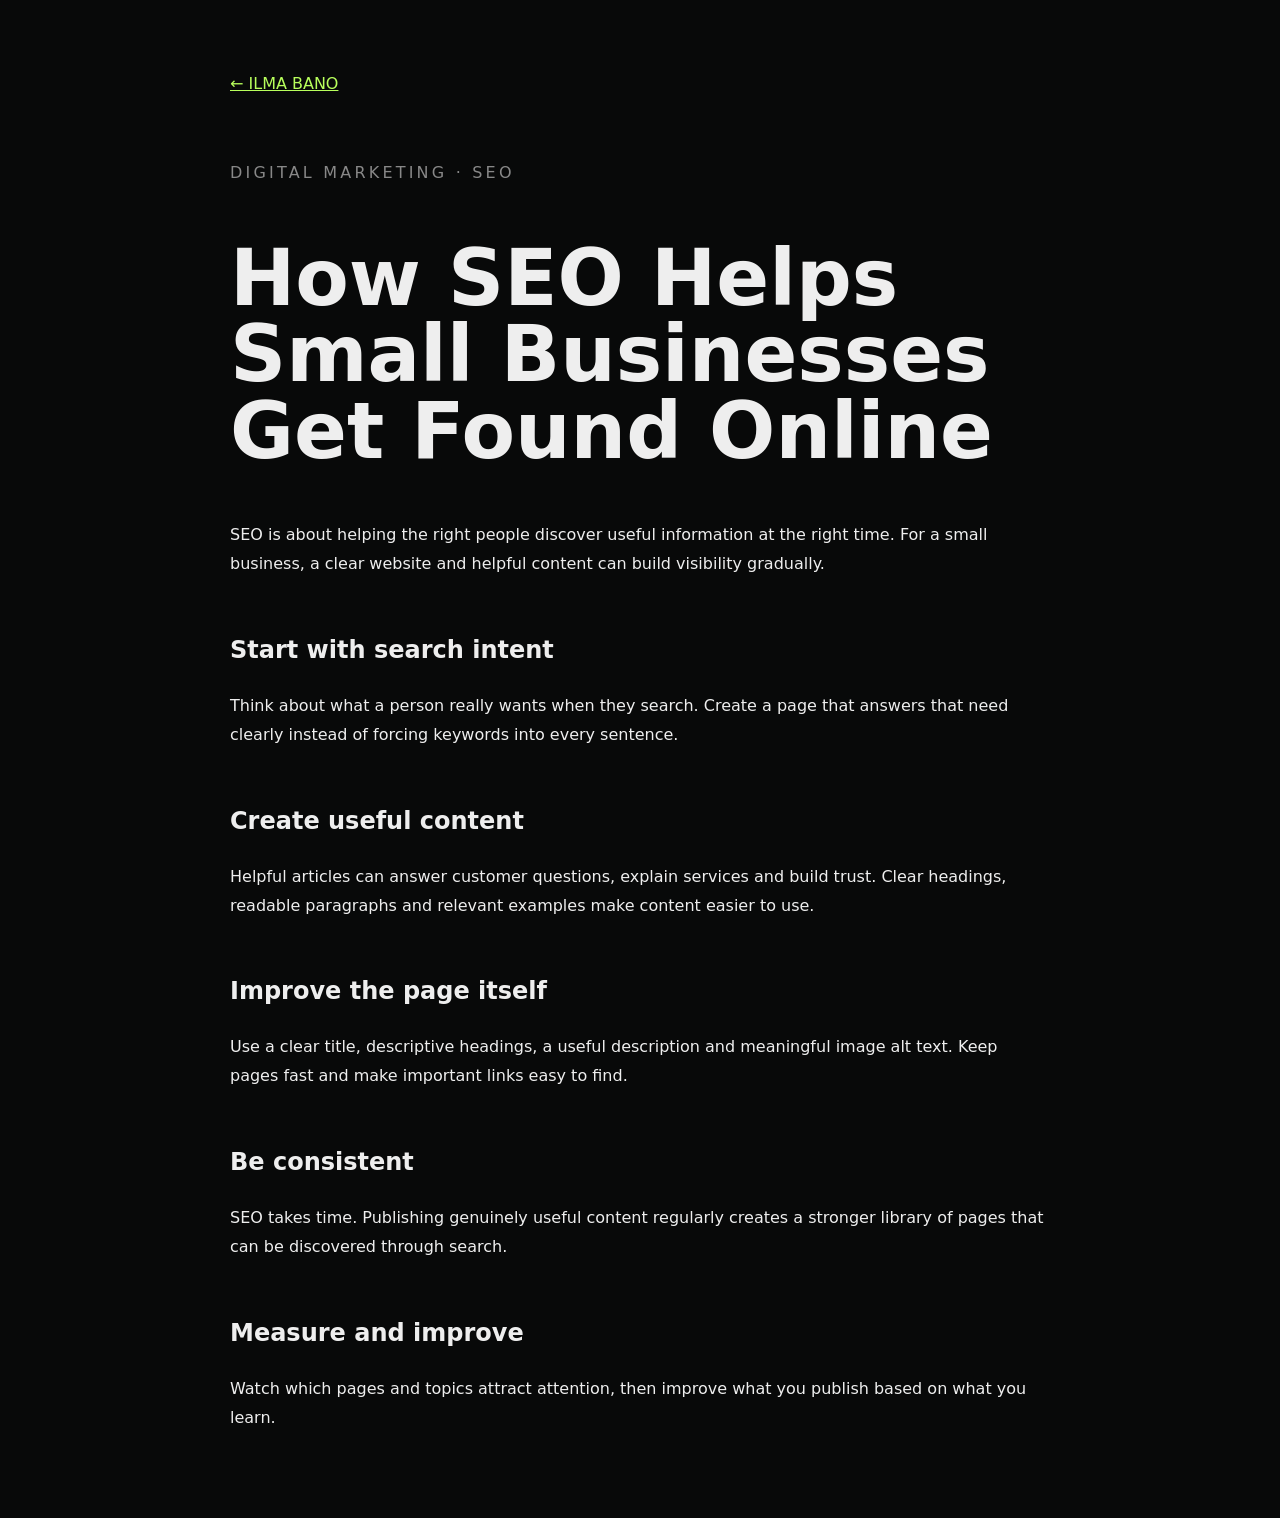
==== commit f8f63508: "Add files via upload" ====
--- a/index.html
+++ b/index.html
@@ -1,51 +1 @@
-<!DOCTYPE html>
-<html lang="en">
-<head>
-<meta charset="UTF-8">
-<meta name="viewport" content="width=device-width, initial-scale=1.0">
-<meta name="description" content="Ilma Bano — Digital Marketing and Graphic Design portfolio featuring creative design projects, digital marketing skills, reels and web work.">
-<meta name="keywords" content="Ilma Bano, digital marketing, graphic design, portfolio, SEO, social media, CorelDRAW, Photoshop, Illustrator">
-<meta name="author" content="Ilma Bano">
-<meta property="og:title" content="Ilma Bano | Digital Marketing & Graphic Design">
-<meta property="og:description" content="Creative ideas. Digital impact. Explore Ilma Bano's digital marketing and graphic design portfolio.">
-<meta property="og:type" content="website">
-<title>Ilma Bano | Digital Marketing & Graphic Design</title>
-<link rel="canonical" href="https://ilma-portfolio-ruddy.vercel.app/">
-<link rel="preconnect" href="https://fonts.googleapis.com">
-<link rel="preconnect" href="https://fonts.gstatic.com" crossorigin>
-<link href="https://fonts.googleapis.com/css2?family=DM+Sans:wght@400;500;600;700&family=Playfair+Display:wght@500;600;700&display=swap" rel="stylesheet">
-<style>
-:root{--ink:#10100f;--paper:#f4f1ea;--cream:#ebe6dc;--muted:#77736b;--line:rgba(16,16,15,.14);--white:#fffdf8;--accent:#b8ff5c}
-*{box-sizing:border-box;margin:0;padding:0}html{scroll-behavior:smooth}body{font-family:'DM Sans',Arial,sans-serif;background:var(--paper);color:var(--ink);overflow-x:hidden}a{color:inherit}::selection{background:var(--ink);color:var(--accent)}
-.noise{position:fixed;inset:0;pointer-events:none;opacity:.055;z-index:9999;background-image:url("data:image/svg+xml,%3Csvg viewBox='0 0 180 180' xmlns='http://www.w3.org/2000/svg'%3E%3Cfilter id='n'%3E%3CfeTurbulence type='fractalNoise' baseFrequency='.8' numOctaves='4' stitchTiles='stitch'/%3E%3C/filter%3E%3Crect width='100%25' height='100%25' filter='url(%23n)' opacity='.55'/%3E%3C/svg%3E")}
-nav{position:fixed;top:16px;left:50%;transform:translateX(-50%);width:min(1120px,92%);height:62px;display:flex;align-items:center;justify-content:space-between;padding:0 22px;border:1px solid rgba(255,255,255,.18);background:rgba(20,20,19,.78);backdrop-filter:blur(18px);border-radius:999px;color:white;z-index:1000;box-shadow:0 15px 50px rgba(0,0,0,.18)}.logo{font-weight:800;letter-spacing:2px}.logo span{color:var(--accent)}nav ul{display:flex;gap:22px;list-style:none}nav a{text-decoration:none;font-size:13px;font-weight:700;opacity:.88;transition:.3s}nav a:hover{color:var(--accent);opacity:1}.nav-cta{border:1px solid rgba(255,255,255,.35);padding:10px 15px;border-radius:999px}
-.hero{min-height:100vh;background:#0c0d0c;color:white;position:relative;display:flex;align-items:center;overflow:hidden;padding:130px 7% 80px}.hero-grid{position:absolute;inset:0;background:linear-gradient(rgba(255,255,255,.035) 1px,transparent 1px),linear-gradient(90deg,rgba(255,255,255,.035) 1px,transparent 1px);background-size:70px 70px;mask-image:linear-gradient(to bottom,black,transparent)}.orb{position:absolute;border-radius:50%;filter:blur(1px);border:1px solid rgba(255,255,255,.12)}.orb.one{width:560px;height:560px;right:-170px;top:-120px;animation:spin 20s linear infinite}.orb.two{width:360px;height:360px;left:-170px;bottom:-170px;background:radial-gradient(circle,rgba(184,255,92,.12),transparent 65%);animation:drift 8s ease-in-out infinite}.hero-content{position:relative;z-index:3;max-width:900px}.eyebrow{font-size:12px;letter-spacing:4px;color:#a9a9a3;margin-bottom:24px}.hero h1{font-family:'Playfair Display',serif;font-size:clamp(62px,10vw,138px);line-height:.82;letter-spacing:-5px;max-width:1050px}.hero h1 em{font-style:normal;color:#aaa}.hero-copy{margin-top:34px;max-width:680px;color:#c8c8c2;font-size:18px;line-height:1.8}.hero-buttons{display:flex;gap:12px;margin-top:32px;flex-wrap:wrap}.btn{display:inline-flex;align-items:center;gap:10px;padding:14px 20px;border-radius:999px;text-decoration:none;font-weight:800;font-size:13px;border:1px solid white;transition:.35s}.btn.primary{background:white;color:#111}.btn:hover{transform:translateY(-4px);box-shadow:0 15px 30px rgba(0,0,0,.25)}.scroll-note{position:absolute;bottom:28px;right:7%;font-size:11px;letter-spacing:2px;color:#888;writing-mode:vertical-rl}
-section{padding:120px 7%;position:relative}.section-head{display:flex;justify-content:space-between;align-items:end;gap:30px;margin-bottom:55px}.label{font-size:11px;letter-spacing:4px;color:var(--muted);font-weight:800}.title{font-family:'Playfair Display',serif;font-size:clamp(44px,6vw,78px);line-height:.95}.title span{color:#999}.section-intro{max-width:450px;color:#68665f;line-height:1.7}
-.about{background:var(--white);overflow:hidden}.about-layout{display:grid;grid-template-columns:1fr 1.3fr;gap:70px;align-items:center}.about-card{border:1px solid var(--line);padding:55px;background:linear-gradient(145deg,#fffdf8,#e9e3d8);min-height:360px;display:flex;flex-direction:column;justify-content:space-between;position:relative;overflow:hidden}.about-card:after{content:'ILMA';font-family:'Playfair Display';font-size:130px;position:absolute;right:-15px;bottom:-25px;color:rgba(0,0,0,.045)}.about-card strong{font-size:60px;line-height:1}.about-text{font-size:18px;line-height:1.9;color:#55534e}.about-text p+p{margin-top:22px}
-.skills{background:#111;color:white;overflow:hidden}.skills .label{color:#92928c}.skills .title span{color:#777}.skills-grid{display:grid;grid-template-columns:repeat(3,1fr);gap:18px}.skill-card{min-height:250px;padding:30px;border:1px solid rgba(255,255,255,.14);background:linear-gradient(145deg,#191a18,#101110);position:relative;overflow:hidden;transition:.45s}.skill-card:before{content:'';position:absolute;width:110px;height:110px;border-radius:50%;border:1px solid rgba(184,255,92,.18);right:-35px;top:-35px}.skill-card:hover{transform:translateY(-10px) rotateX(2deg);border-color:rgba(184,255,92,.45);box-shadow:0 25px 60px rgba(0,0,0,.35)}.num{font-size:12px;color:#7c7c77;letter-spacing:2px}.skill-card h3{font-family:'Playfair Display';font-size:30px;margin:50px 0 14px}.skill-card p{color:#aaa;line-height:1.7;font-size:14px}
-.projects{background:#080908;color:white}.projects .label{color:#7c7c77}.projects .title span{color:#777}.project-grid{display:grid;grid-template-columns:repeat(3,1fr);gap:18px}.project-card{border:1px solid rgba(255,255,255,.13);background:#111211;overflow:hidden;transition:.45s}.project-card:hover{transform:translateY(-8px);border-color:rgba(184,255,92,.5)}.project-image{aspect-ratio:1/1;background:#eae7df;overflow:hidden}.project-image img{width:100%;height:100%;object-fit:contain;display:block;transition:.7s}.project-card:hover img{transform:scale(1.035)}.project-info{padding:20px 21px 24px}.project-info small{color:#777;font-size:10px;letter-spacing:2px}.project-info h3{font-family:'Playfair Display';font-size:25px;margin:7px 0}.project-info p{color:#999;font-size:13px;line-height:1.6}
-.water{min-height:430px;background:linear-gradient(180deg,#d9e9e6,#8bb8b2);overflow:hidden;color:#102323}.water .water-inner{position:relative;z-index:3;max-width:700px}.water .title{color:#102323}.water p{max-width:580px;margin-top:20px;line-height:1.8;color:#345653}.water-surface{position:absolute;inset:0;opacity:.38;background:repeating-radial-gradient(ellipse at 50% 0%,transparent 0 20px,rgba(255,255,255,.35) 21px 23px);animation:water 9s linear infinite}.fish{position:absolute;width:48px;height:22px;border-radius:60% 40% 40% 60%;background:#193f3c;opacity:.8}.fish:after{content:'';position:absolute;right:-16px;top:3px;border-style:solid;border-width:8px 18px 8px 0;border-color:transparent #193f3c transparent transparent}.fish.f1{left:12%;top:62%;animation:swim 13s linear infinite}.fish.f2{left:78%;top:34%;transform:scale(.65);animation:swim2 17s linear infinite}.fish.f3{left:48%;top:76%;transform:scale(.4);animation:swim 19s linear infinite}.bubble{position:absolute;width:9px;height:9px;border:1px solid rgba(16,35,35,.4);border-radius:50%;animation:bubble 5s ease-in infinite}.b1{left:25%;bottom:-20px}.b2{left:65%;bottom:-20px;animation-delay:1.5s}.b3{left:83%;bottom:-20px;animation-delay:3s}
-.tools{background:#eeeae1}.tools-list{display:flex;flex-wrap:wrap;gap:12px;justify-content:center}.tool{padding:14px 19px;border:1px solid var(--line);background:rgba(255,255,255,.55);font-size:13px;font-weight:700;border-radius:999px;transition:.3s}.tool:hover{background:#111;color:white;transform:translateY(-5px)}
-.blog-teaser{background:var(--white)}.blog-card{display:grid;grid-template-columns:1.2fr .8fr;border:1px solid var(--line);min-height:330px;overflow:hidden}.blog-visual{background:linear-gradient(135deg,#111,#252923);color:white;padding:45px;display:flex;flex-direction:column;justify-content:space-between}.blog-visual .mini{font-size:11px;letter-spacing:3px;color:#a7a7a0}.blog-visual h3{font-family:'Playfair Display';font-size:48px;max-width:600px}.blog-copy{padding:45px;display:flex;flex-direction:column;justify-content:center}.blog-copy p{line-height:1.8;color:#666;margin:18px 0 25px}.read{font-weight:800;text-decoration:none}.read:hover{color:#666}
-.contact{background:#111;color:white;text-align:center}.contact .label{color:#888}.contact .title span{color:#777}.contact-box{max-width:780px;margin:auto}.contact-copy{color:#aaa;line-height:1.8;margin:25px auto;max-width:600px}.contact-details{font-size:18px;font-weight:700;margin:18px 0}.contact-details a{text-decoration:none}.contact-details a:hover{color:var(--accent)}footer{background:#080908;color:#777;text-align:center;padding:25px;font-size:12px;border-top:1px solid rgba(255,255,255,.08)}
-.reveal{opacity:0;transform:translateY(35px);transition:opacity .8s ease,transform .8s ease}.reveal.visible{opacity:1;transform:none}.stagger>*{opacity:0;transform:translateY(25px);transition:opacity .7s ease,transform .7s ease}.stagger.visible>*{opacity:1;transform:none}.stagger.visible>*:nth-child(2){transition-delay:.08s}.stagger.visible>*:nth-child(3){transition-delay:.16s}.stagger.visible>*:nth-child(4){transition-delay:.24s}.stagger.visible>*:nth-child(5){transition-delay:.32s}.stagger.visible>*:nth-child(6){transition-delay:.4s}
-@keyframes spin{to{transform:rotate(360deg)}}@keyframes drift{50%{transform:translate(35px,-25px)}}@keyframes water{50%{transform:translateY(15px)}}@keyframes swim{from{transform:translateX(-120px)}to{transform:translateX(110vw)}}@keyframes swim2{from{transform:translateX(100vw) scale(.65)}to{transform:translateX(-130px) scale(.65)}}@keyframes bubble{0%{transform:translateY(0);opacity:0}20%{opacity:.7}100%{transform:translateY(-380px);opacity:0}}
-@media(max-width:850px){nav{top:10px}nav ul{display:none}.hero{padding-left:7%;padding-right:7%}.hero h1{letter-spacing:-2px}.section-head{display:block}.section-intro{margin-top:18px}.about-layout{grid-template-columns:1fr}.skills-grid,.project-grid{grid-template-columns:repeat(2,1fr)}.blog-card{grid-template-columns:1fr}.blog-visual h3{font-size:38px}}
-@media(max-width:560px){section{padding:85px 6%}.hero{min-height:90vh}.hero h1{font-size:57px}.hero-copy{font-size:15px}.skills-grid,.project-grid{grid-template-columns:1fr}.skill-card{min-height:220px}.about-card{padding:35px}.blog-visual,.blog-copy{padding:30px}.scroll-note{display:none}}
-</style>
-</head>
-<body>
-<div class="noise"></div>
-<nav><a class="logo" href="#home">ILMA <span>BANO.</span></a><ul><li><a href="#home">Home</a></li><li><a href="#about">About</a></li><li><a href="#skills">Skills</a></li><li><a href="#projects">Projects</a></li><li><a href="#blog">Blog</a></li><li><a href="#contact">Contact</a></li></ul><a class="nav-cta" href="#contact">Let's talk ↗</a></nav>
-<section class="hero" id="home"><div class="hero-grid"></div><div class="orb one"></div><div class="orb two"></div><div class="hero-content reveal"><div class="eyebrow">DIGITAL MARKETING • GRAPHIC DESIGN</div><h1>Creative ideas.<br><em>Digital impact.</em></h1><p class="hero-copy">Hi, I'm Ilma Bano — a Digital Marketing and Graphic Design learner who enjoys creating creative visuals, digital content, websites and engaging social media reels.</p><div class="hero-buttons"><a href="#projects" class="btn primary">View projects ↘</a><a href="#contact" class="btn">Contact me ↗</a></div></div><div class="scroll-note">SCROLL TO EXPLORE ↓</div></section>
-<section class="about" id="about"><div class="section-head reveal"><div><div class="label">GET TO KNOW ME</div><h2 class="title">About <span>Me</span></h2></div><p class="section-intro">Learning by making — from design concepts and social content to digital marketing and responsive web experiences.</p></div><div class="about-layout"><div class="about-card reveal"><span class="label">PROFILE</span><strong>12th</strong><span>Digital Marketing + Graphic Design</span></div><div class="about-text reveal"><p>I have completed my Intermediate (12th) education and have trained in Digital Marketing and Graphic Design. I enjoy working on creative designs, digital content and projects that help me learn through practical experience.</p><p>My interests include Digital Marketing, Graphic Design, website building and creating social media reels. I enjoy exploring new tools, creative ideas and improving my skills through hands-on projects.</p></div></div></section>
-<section class="skills" id="skills"><div class="section-head reveal"><div><div class="label">WHAT I DO</div><h2 class="title">My <span>Skills</span></h2></div><p class="section-intro">Six practical areas I am building through hands-on work, learning and experimentation.</p></div><div class="skills-grid stagger reveal"><article class="skill-card"><div class="num">01</div><h3>Digital Marketing</h3><p>SEO, keyword research, social media marketing, content planning, content marketing and basic paid ads.</p></article><article class="skill-card"><div class="num">02</div><h3>Graphic Design</h3><p>Banner design, pamphlets, visiting cards, creative posters and social media designs.</p></article><article class="skill-card"><div class="num">03</div><h3>Video Editing</h3><p>Basic CapCut editing, reels editing and short-form social media video creation.</p></article><article class="skill-card"><div class="num">04</div><h3>Website Building</h3><p>WordPress, Elementor and basic responsive portfolio website building.</p></article><article class="skill-card"><div class="num">05</div><h3>Creative Content</h3><p>Reel ideas, content concepts, visual storytelling and creative social media content.</p></article><article class="skill-card"><div class="num">06</div><h3>AI Tools</h3><p>Using AI tools for creative ideas, content support and digital workflows.</p></article></div></section>
-<section class="projects" id="projects"><div class="section-head reveal"><div><div class="label">MY CREATIVE WORK</div><h2 class="title">Featured <span>Projects</span></h2></div><p class="section-intro">A curated selection of my graphic design, creative artwork, UI and visual communication projects.</p></div><div class="project-grid stagger reveal">
-<article class="project-card"><div class="project-image"><img src="images/project-01.webp" alt="AI Banner project by Ilma Bano" width="800" height="800" loading="lazy"></div><div class="project-info"><small>PROJECT 01</small><h3>AI Banner</h3><p>Creative banner design project.</p></div></article><article class="project-card"><div class="project-image"><img src="images/project-02.webp" alt="AI UI Kit project by Ilma Bano" width="800" height="800" loading="lazy"></div><div class="project-info"><small>PROJECT 02</small><h3>AI UI Kit</h3><p>User interface design project.</p></div></article><article class="project-card"><div class="project-image"><img src="images/project-03.webp" alt="Black & White Design project by Ilma Bano" width="800" height="800" loading="lazy"></div><div class="project-info"><small>PROJECT 03</small><h3>Black & White Design</h3><p>Adobe Photoshop design project.</p></div></article><article class="project-card"><div class="project-image"><img src="images/project-04.webp" alt="Double Exposure project by Ilma Bano" width="800" height="800" loading="lazy"></div><div class="project-info"><small>PROJECT 04</small><h3>Double Exposure</h3><p>Adobe Photoshop creative design project.</p></div></article><article class="project-card"><div class="project-image"><img src="images/project-05.webp" alt="Surreal Scene project by Ilma Bano" width="800" height="800" loading="lazy"></div><div class="project-info"><small>PROJECT 05</small><h3>Surreal Scene</h3><p>Creative Photoshop surreal scene project.</p></div></article><article class="project-card"><div class="project-image"><img src="images/project-06.webp" alt="Visiting Card project by Ilma Bano" width="800" height="800" loading="lazy"></div><div class="project-info"><small>PROJECT 06</small><h3>Visiting Card</h3><p>Professional visiting card design project.</p></div></article><article class="project-card"><div class="project-image"><img src="images/project-07.webp" alt="Istanbul Pamphlet project by Ilma Bano" width="800" height="800" loading="lazy"></div><div class="project-info"><small>PROJECT 07</small><h3>Istanbul Pamphlet</h3><p>Creative travel pamphlet design.</p></div></article><article class="project-card"><div class="project-image"><img src="images/project-08.webp" alt="Pamphlet Design project by Ilma Bano" width="800" height="800" loading="lazy"></div><div class="project-info"><small>PROJECT 08</small><h3>Pamphlet Design</h3><p>Creative graphic design project.</p></div></article><article class="project-card"><div class="project-image"><img src="images/project-09.webp" alt="Debit Card project by Ilma Bano" width="800" height="800" loading="lazy"></div><div class="project-info"><small>PROJECT 09</small><h3>Debit Card</h3><p>Adobe Illustrator design project.</p></div></article><article class="project-card"><div class="project-image"><img src="images/project-10.webp" alt="Pencil Design project by Ilma Bano" width="800" height="800" loading="lazy"></div><div class="project-info"><small>PROJECT 10</small><h3>Pencil Design</h3><p>Adobe Illustrator creative project.</p></div></article><article class="project-card"><div class="project-image"><img src="images/project-11.webp" alt="Registration Form project by Ilma Bano" width="800" height="800" loading="lazy"></div><div class="project-info"><small>PROJECT 11</small><h3>Registration Form</h3><p>Adobe Illustrator form design project.</p></div></article><article class="project-card"><div class="project-image"><img src="images/project-12.webp" alt="Creative Design project by Ilma Bano" width="800" height="800" loading="lazy"></div><div class="project-info"><small>PROJECT 12</small><h3>Creative Design</h3><p>Creative graphic design project.</p></div></article><article class="project-card"><div class="project-image"><img src="images/project-13.webp" alt="My Dream Place project by Ilma Bano" width="800" height="800" loading="lazy"></div><div class="project-info"><small>PROJECT 13</small><h3>My Dream Place</h3><p>Creative visual design project.</p></div></article><article class="project-card"><div class="project-image"><img src="images/project-14.webp" alt="Graphic Design Project project by Ilma Bano" width="800" height="800" loading="lazy"></div><div class="project-info"><small>PROJECT 14</small><h3>Creative Artwork</h3><p>Creative visual design and layout project.</p></div></article></div></section>
-<section class="water"><div class="water-surface"></div><div class="fish f1"></div><div class="fish f2"></div><div class="fish f3"></div><div class="bubble b1"></div><div class="bubble b2"></div><div class="bubble b3"></div><div class="water-inner reveal"><div class="label">A LITTLE MOTION</div><h2 class="title">Ideas should <span>move.</span></h2><p>A small cinematic water scene adds a playful visual pause between the work and the tools behind it — because a portfolio should feel like an experience, not just a list.</p></div></section>
-<section class="tools"><div class="section-head reveal"><div><div class="label">MY WORKFLOW</div><h2 class="title">Tools I <span>Use</span></h2></div></div><div class="tools-list stagger reveal"><div class="tool">Adobe Illustrator</div><div class="tool">Adobe Photoshop</div><div class="tool">CorelDRAW</div><div class="tool">CapCut</div><div class="tool">Canva</div><div class="tool">WordPress</div><div class="tool">Elementor</div><div class="tool">Google Analytics</div><div class="tool">Meta Ads Manager</div><div class="tool">AI Tools</div><div class="tool">VS Code</div><div class="tool">Antigravity</div></div></section>
-<section class="blog-teaser" id="blog"><div class="section-head reveal"><div><div class="label">FROM THE BLOG</div><h2 class="title">Learn. <span>Create.</span> Share.</h2></div><p class="section-intro">A dedicated place for practical Digital Marketing and Graphic Design articles. New posts can be added as the site grows.</p></div><article class="blog-card reveal"><div class="blog-visual"><div class="mini">01 / DIGITAL MARKETING</div><h3>How SEO Helps Small Businesses Get Found Online</h3></div><div class="blog-copy"><div class="label">FEATURED ARTICLE</div><p>A beginner-friendly guide to search intent, useful content, on-page SEO, internal links and measuring organic growth.</p><a class="read" href="blog/index.html">Read the blog →</a></div></article></section>
-<section class="contact" id="contact"><div class="contact-box reveal"><div class="label">LET'S CONNECT</div><h2 class="title">Interested in <span>Working Together?</span></h2><p class="contact-copy">Feel free to contact me for creative projects, digital marketing work or collaborations.</p><div class="contact-details">Email: <a href="mailto:ilmabano172@gmail.com">ilmabano172@gmail.com</a></div><div class="contact-details">WhatsApp: <a href="https://wa.me/916386511073" target="_blank" rel="noopener">+91 6386511073</a></div><div class="hero-buttons" style="justify-content:center"><a class="btn primary" href="mailto:ilmabano172@gmail.com">Email me ↗</a><a class="btn" href="https://wa.me/916386511073" target="_blank" rel="noopener">WhatsApp me ↗</a></div></div></section>
-<footer>© 2026 Ilma Bano — Creative Portfolio · Digital Marketing & Graphic Design</footer>
-<script>const io=new IntersectionObserver((entries)=>entries.forEach(e=>{if(e.isIntersecting)e.target.classList.add('visible')}),{threshold:.12});document.querySelectorAll('.reveal').forEach(el=>io.observe(el));</script>
-</body></html>+<!doctype html><html lang="en"><head><meta charset="utf-8"><meta name="viewport" content="width=device-width,initial-scale=1"><title>Ilma Bano Blog — Digital Marketing & Graphic Design</title><meta name="description" content="Practical Digital Marketing, SEO and Graphic Design notes by Ilma Bano."><link rel="canonical" href="https://ilma-portfolio-ruddy.vercel.app/blog/"><style>body{margin:0;background:#080909;color:#eee;font-family:system-ui;line-height:1.8}main{max-width:820px;margin:auto;padding:70px 22px}a{color:#b8ff5c}h1{font-size:clamp(42px,8vw,78px);line-height:.98}h2{margin-top:50px}</style></head><body><main><a href="../">← ILMA BANO</a><p style="margin-top:60px;letter-spacing:.2em;color:#888">DIGITAL MARKETING · SEO</p><h1>How SEO Helps Small Businesses Get Found Online</h1><p>SEO is about helping the right people discover useful information at the right time. For a small business, a clear website and helpful content can build visibility gradually.</p><h2>Start with search intent</h2><p>Think about what a person really wants when they search. Create a page that answers that need clearly instead of forcing keywords into every sentence.</p><h2>Create useful content</h2><p>Helpful articles can answer customer questions, explain services and build trust. Clear headings, readable paragraphs and relevant examples make content easier to use.</p><h2>Improve the page itself</h2><p>Use a clear title, descriptive headings, a useful description and meaningful image alt text. Keep pages fast and make important links easy to find.</p><h2>Be consistent</h2><p>SEO takes time. Publishing genuinely useful content regularly creates a stronger library of pages that can be discovered through search.</p><h2>Measure and improve</h2><p>Watch which pages and topics attract attention, then improve what you publish based on what you learn.</p></main></body></html>
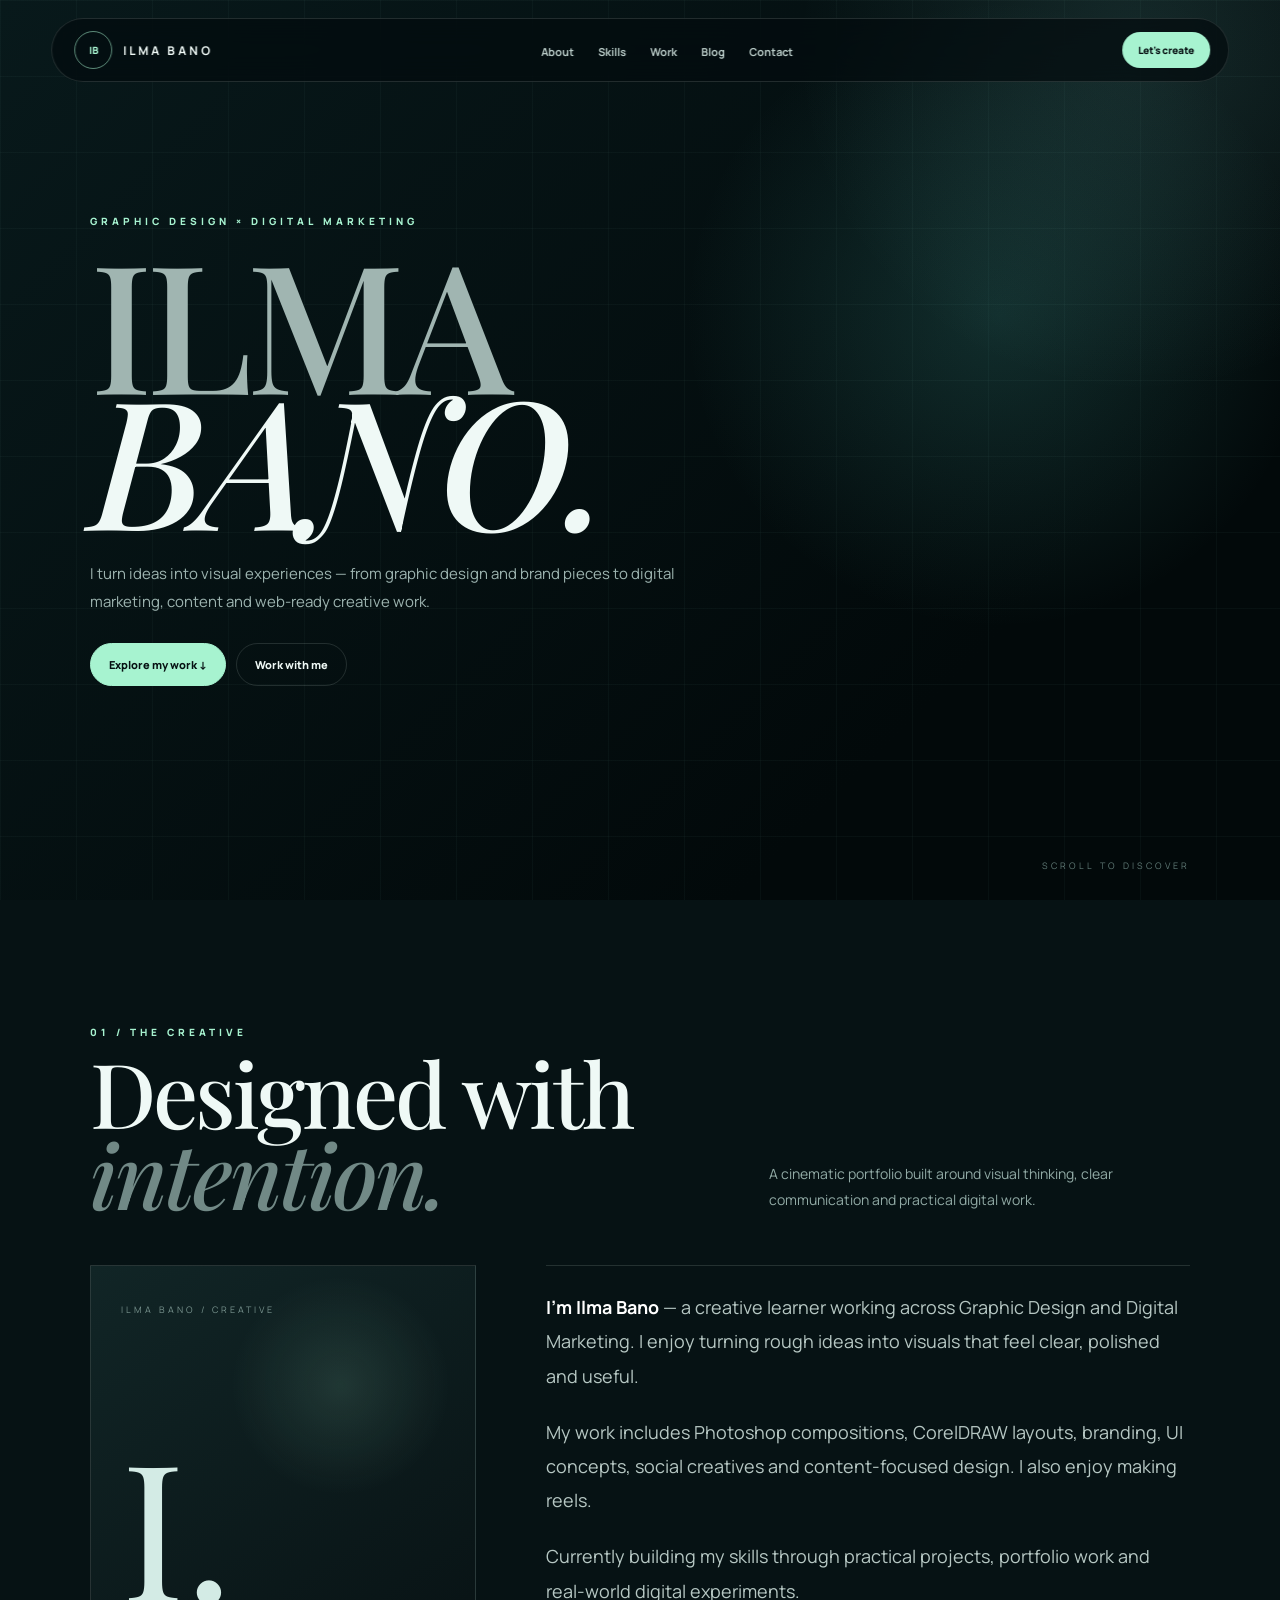
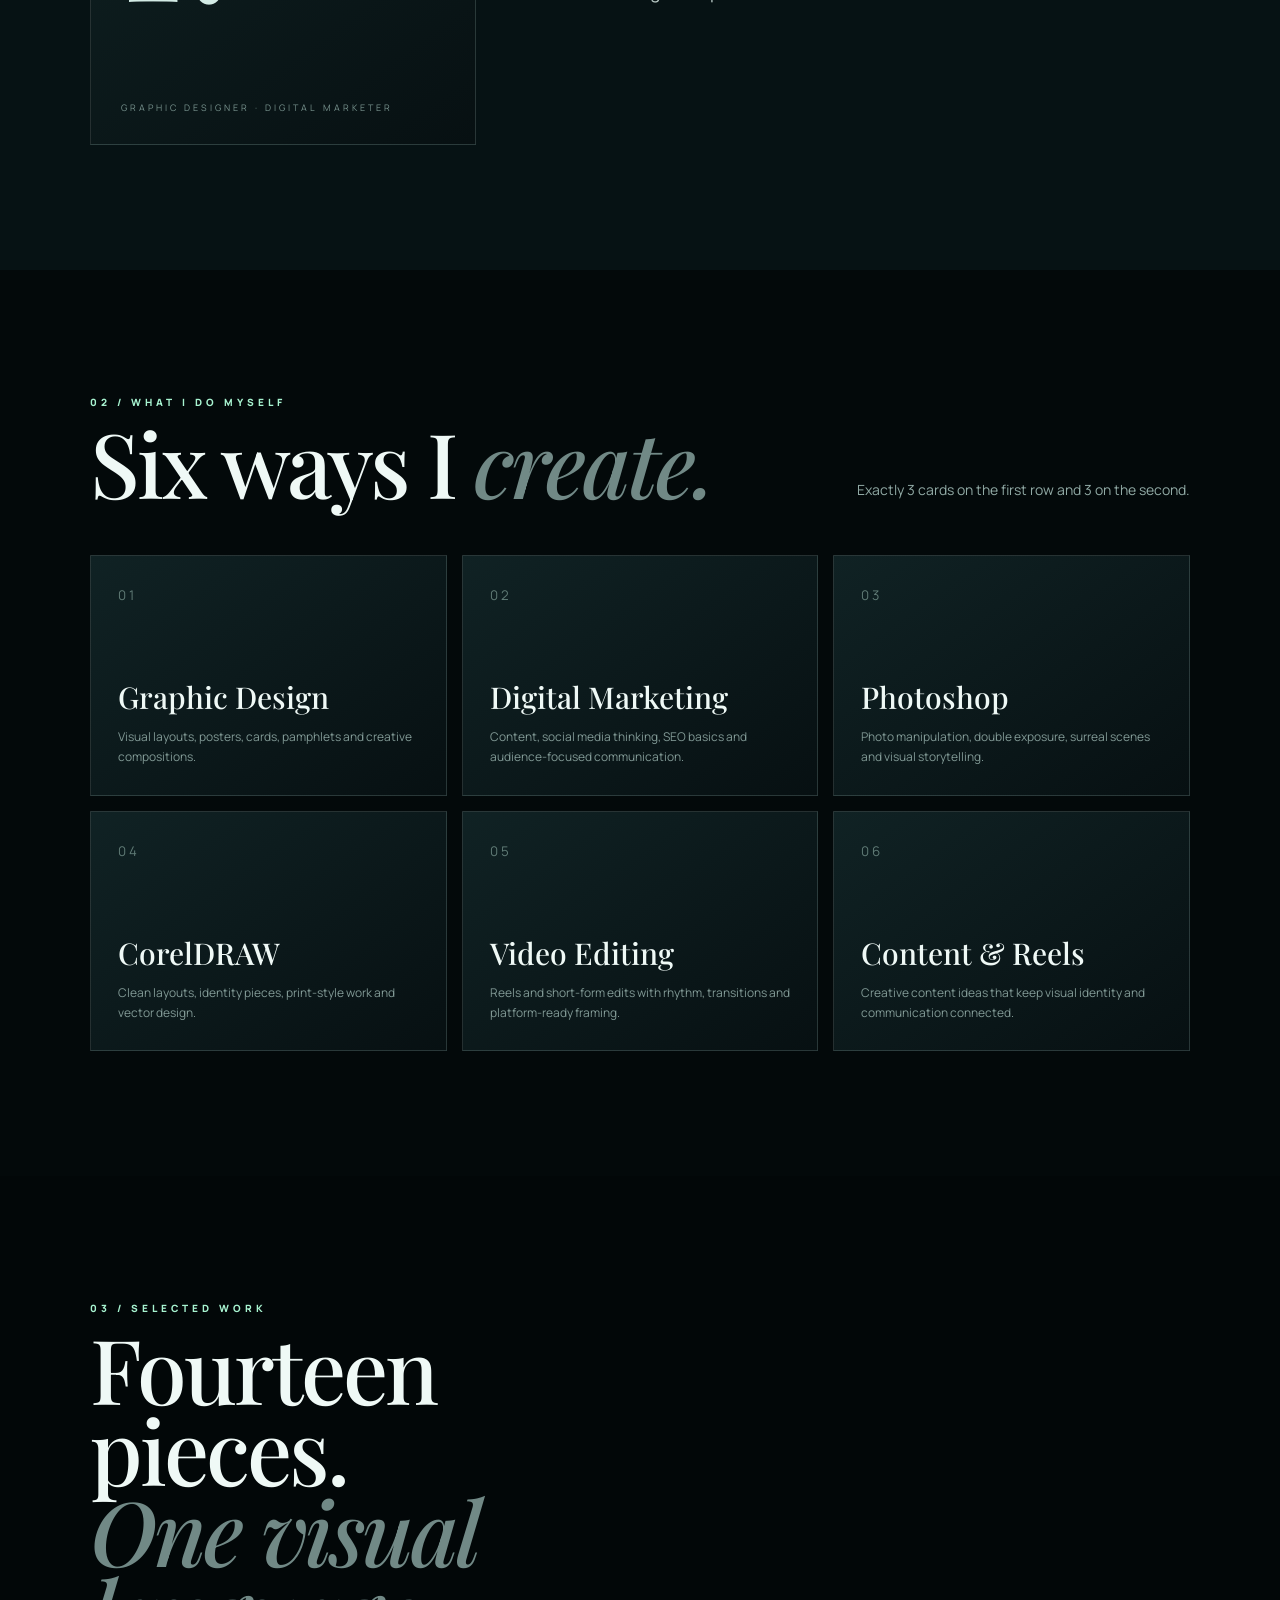
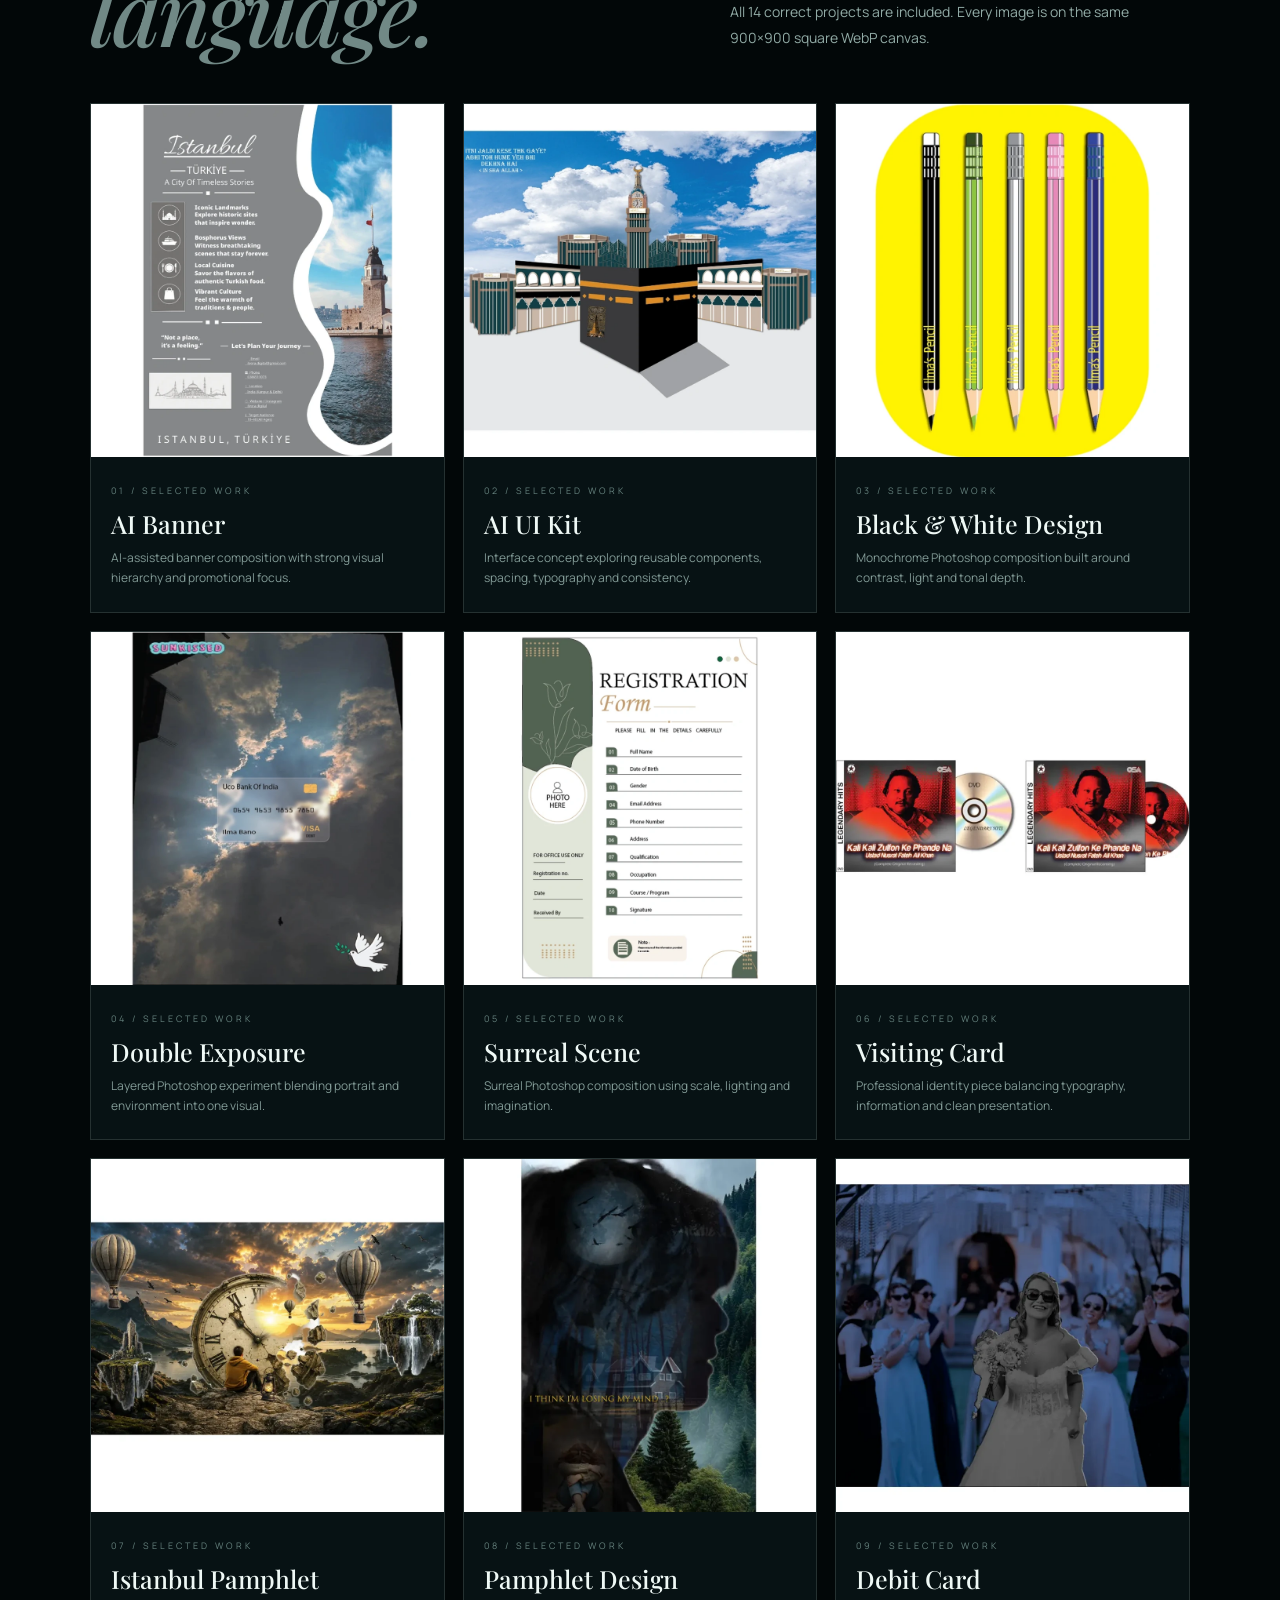
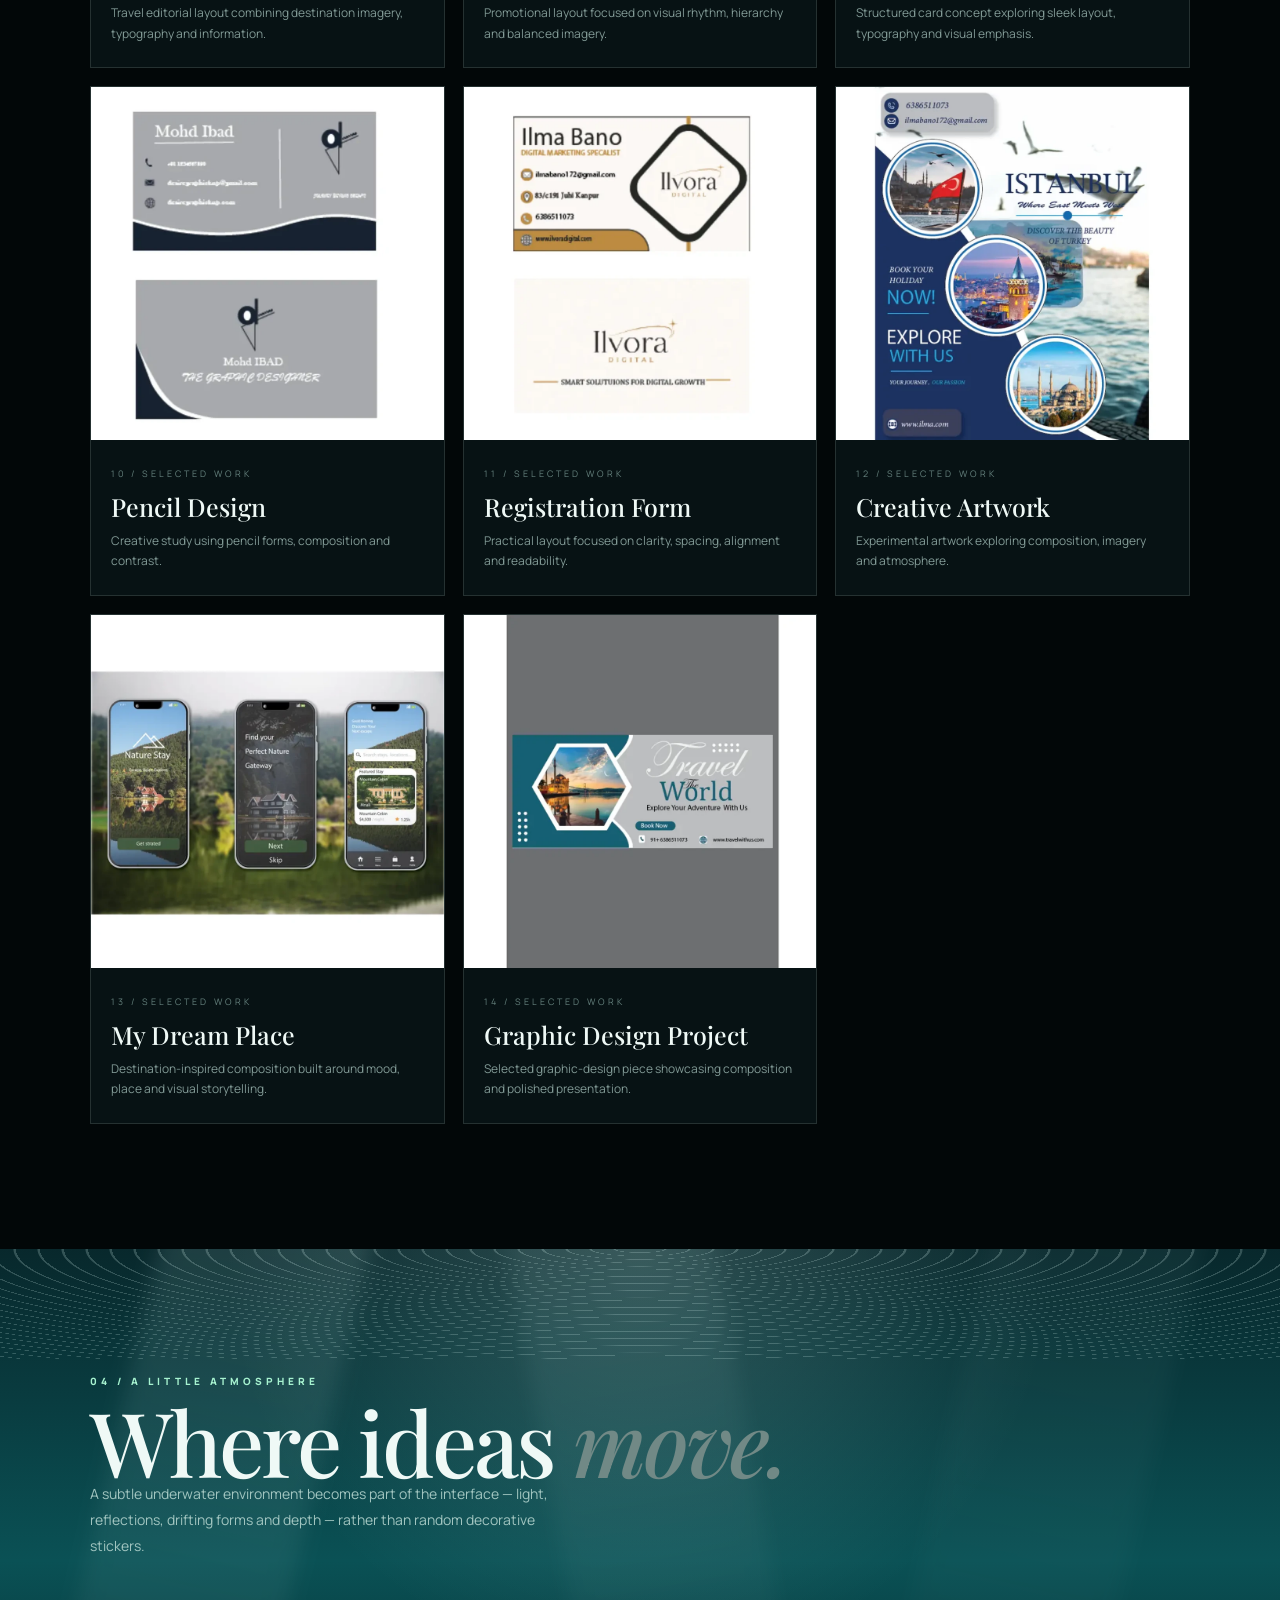
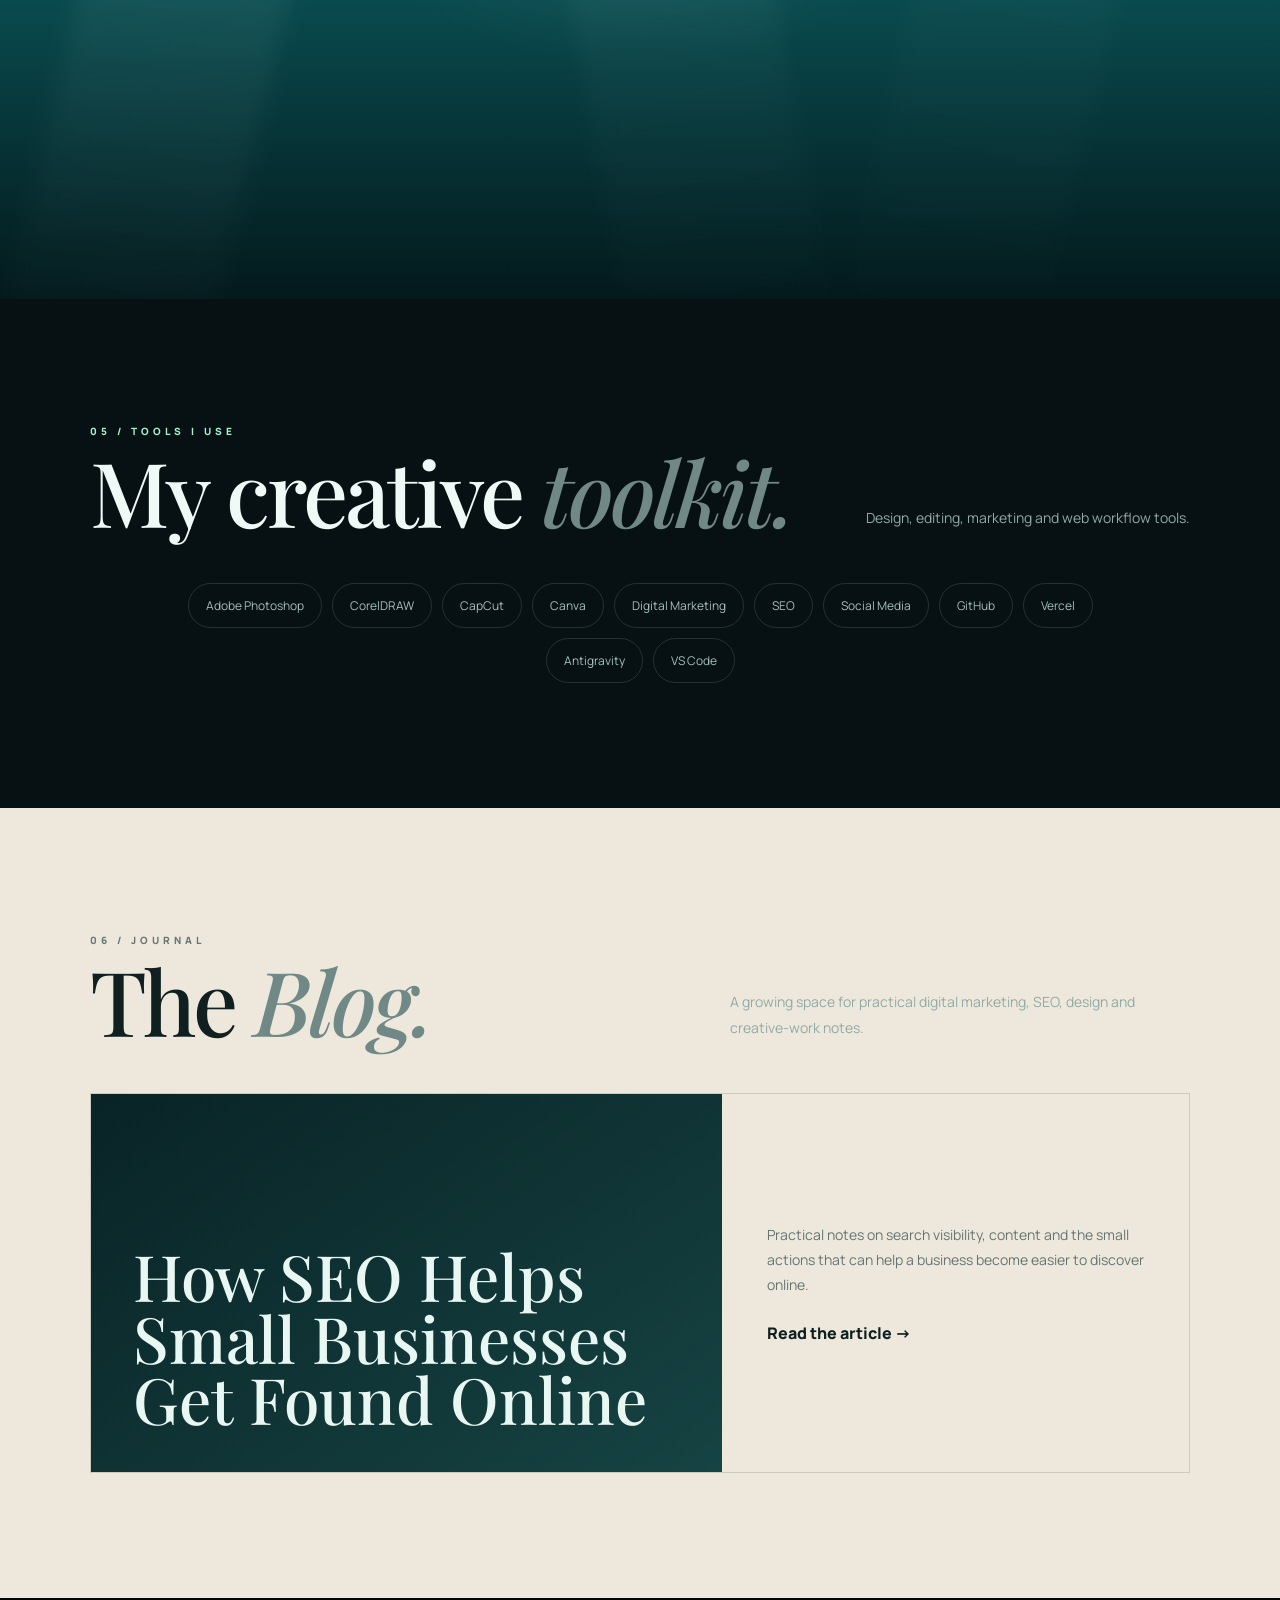
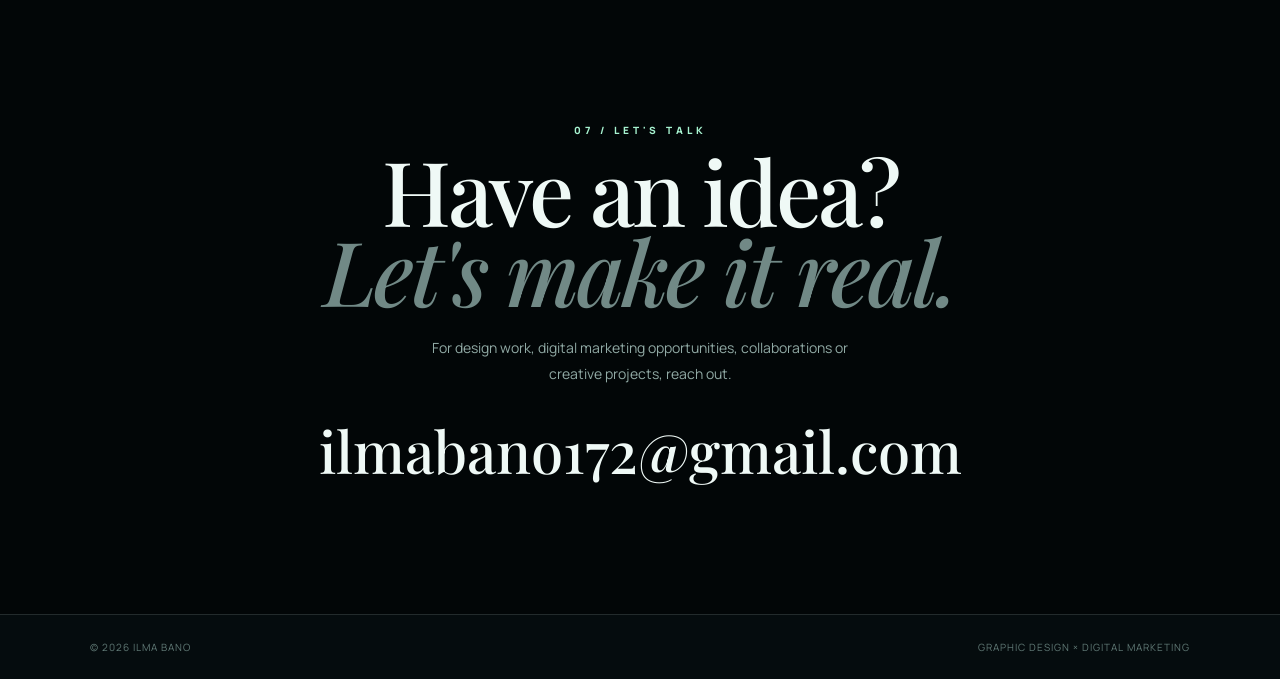
==== commit 702ba282: "Add files via upload" ====
--- a/index.html
+++ b/index.html
@@ -1 +1,51 @@
-<!doctype html><html lang="en"><head><meta charset="utf-8"><meta name="viewport" content="width=device-width,initial-scale=1"><title>Ilma Bano Blog — Digital Marketing & Graphic Design</title><meta name="description" content="Practical Digital Marketing, SEO and Graphic Design notes by Ilma Bano."><link rel="canonical" href="https://ilma-portfolio-ruddy.vercel.app/blog/"><style>body{margin:0;background:#080909;color:#eee;font-family:system-ui;line-height:1.8}main{max-width:820px;margin:auto;padding:70px 22px}a{color:#b8ff5c}h1{font-size:clamp(42px,8vw,78px);line-height:.98}h2{margin-top:50px}</style></head><body><main><a href="../">← ILMA BANO</a><p style="margin-top:60px;letter-spacing:.2em;color:#888">DIGITAL MARKETING · SEO</p><h1>How SEO Helps Small Businesses Get Found Online</h1><p>SEO is about helping the right people discover useful information at the right time. For a small business, a clear website and helpful content can build visibility gradually.</p><h2>Start with search intent</h2><p>Think about what a person really wants when they search. Create a page that answers that need clearly instead of forcing keywords into every sentence.</p><h2>Create useful content</h2><p>Helpful articles can answer customer questions, explain services and build trust. Clear headings, readable paragraphs and relevant examples make content easier to use.</p><h2>Improve the page itself</h2><p>Use a clear title, descriptive headings, a useful description and meaningful image alt text. Keep pages fast and make important links easy to find.</p><h2>Be consistent</h2><p>SEO takes time. Publishing genuinely useful content regularly creates a stronger library of pages that can be discovered through search.</p><h2>Measure and improve</h2><p>Watch which pages and topics attract attention, then improve what you publish based on what you learn.</p></main></body></html>
+<!doctype html><html lang="en"><head>
+<meta charset="utf-8"><meta name="viewport" content="width=device-width,initial-scale=1">
+<meta name="description" content="ILMA BANO — Graphic Designer and Digital Marketer portfolio.">
+<title>ILMA BANO — Graphic Designer × Digital Marketer</title>
+<style>
+@import url('https://fonts.googleapis.com/css2?family=Manrope:wght@400;500;600;700;800&family=Playfair+Display:ital,wght@0,500;0,600;1,500&display=swap');
+:root{--bg:#050c0e;--panel:#0b1719;--text:#eff9f6;--muted:#91aaa5;--line:rgba(239,249,246,.13);--mint:#a7f3d0;--aqua:#8be9e2;--cream:#eee8dc}
+*{box-sizing:border-box;margin:0;padding:0}html{scroll-behavior:smooth}body{background:var(--bg);color:var(--text);font-family:Manrope,Arial,sans-serif;overflow-x:hidden}a{color:inherit}
+nav{position:fixed;z-index:10;top:18px;left:50%;transform:translateX(-50%);width:92%;max-width:1180px;height:64px;border:1px solid var(--line);border-radius:40px;background:rgba(4,12,14,.72);backdrop-filter:blur(20px);display:flex;align-items:center;justify-content:space-between;padding:0 18px 0 22px}.brand{display:flex;align-items:center;gap:11px;text-decoration:none}.logo{width:38px;height:38px;border:1px solid rgba(167,243,208,.55);border-radius:50%;display:grid;place-items:center;color:var(--mint);font-size:10px;font-weight:800}.brand b{font-size:12px;letter-spacing:3px}nav ul{display:flex;gap:24px;list-style:none}nav li a{font-size:11px;text-decoration:none;color:#b9cbc7;font-weight:700}nav li a:hover{color:var(--mint)}.navbtn{background:var(--mint);color:#061012;text-decoration:none;padding:11px 16px;border-radius:30px;font-size:10px;font-weight:800}
+.hero{height:100svh;min-height:700px;display:flex;align-items:center;position:relative;overflow:hidden;background:radial-gradient(circle at 78% 35%,rgba(75,180,170,.2),transparent 27%),linear-gradient(135deg,#08191b,#02090a 75%)}.grid{position:absolute;inset:0;background-image:linear-gradient(rgba(150,230,220,.035) 1px,transparent 1px),linear-gradient(90deg,rgba(150,230,220,.035) 1px,transparent 1px);background-size:76px 76px}.orb{position:absolute;width:58vw;height:58vw;right:-18vw;top:-25vw;border-radius:50%;background:radial-gradient(circle,rgba(139,233,226,.13),transparent 65%)}.hero-in{width:86%;max-width:1180px;margin:auto;position:relative;z-index:2}.eyebrow,.kicker{font-size:10px;letter-spacing:4px;color:var(--mint);font-weight:800}.eyebrow{margin-bottom:25px}h1{font:500 clamp(78px,14vw,180px)/.76 "Playfair Display",serif;letter-spacing:-7px}h1 span{display:block;color:#a0b5b1}h1 em{font-style:italic}.hero p{max-width:610px;color:#9db4b0;font-size:15px;line-height:1.85;margin-top:35px}.buttons{display:flex;gap:10px;margin-top:28px;flex-wrap:wrap}.btn{padding:13px 18px;border:1px solid var(--line);border-radius:30px;text-decoration:none;font-size:11px;font-weight:800}.primary{background:var(--mint);color:#061012;border-color:var(--mint)}.scroll{position:absolute;bottom:28px;right:7%;font-size:9px;letter-spacing:3px;color:#607a76}
+section{padding:125px 7%}.head{display:flex;justify-content:space-between;gap:50px;align-items:end;margin-bottom:52px}.title{font:500 clamp(48px,7vw,92px)/.9 "Playfair Display",serif;letter-spacing:-3px;margin-top:13px}.title i{color:#718986}.intro{max-width:460px;color:var(--muted);font-size:14px;line-height:1.85}
+.about{background:#061214}.about-grid{display:grid;grid-template-columns:.75fr 1.25fr;gap:70px}.identity{min-height:480px;border:1px solid var(--line);padding:30px;position:relative;overflow:hidden;background:radial-gradient(circle at 65% 25%,rgba(167,243,208,.12),transparent 25%),linear-gradient(145deg,#112526,#071012)}.identity .big{font:190px/.7 "Playfair Display";position:absolute;left:30px;top:40%;color:#d3ebe5}.identity small,.identity-bottom{font-size:9px;letter-spacing:3px;color:#78938e}.identity-bottom{position:absolute;bottom:30px}.copy{border-top:1px solid var(--line);padding-top:24px}.copy p{font-size:18px;line-height:1.9;color:#b6c7c3;margin-bottom:22px}.copy strong{color:#fff}
+.skills{background:#03090a}.skill-grid{display:grid;grid-template-columns:repeat(3,1fr);gap:15px}.skill{min-height:240px;padding:27px;border:1px solid var(--line);background:linear-gradient(145deg,#102224,#071012);transition:.4s}.skill:hover{transform:translateY(-8px);border-color:rgba(167,243,208,.4)}.skill small{color:#607b76;letter-spacing:3px}.skill h3{font:500 30px "Playfair Display";margin-top:72px}.skill p{color:#819995;font-size:12px;line-height:1.7;margin-top:10px}
+.projects{background:#020708}.project-grid{display:grid;grid-template-columns:repeat(3,1fr);gap:18px}.project{background:#071214;border:1px solid var(--line);overflow:hidden;transition:.4s}.project:hover{transform:translateY(-8px);border-color:rgba(167,243,208,.4);box-shadow:0 30px 70px rgba(0,0,0,.35)}.pic{aspect-ratio:1;background:#ebebe6}.pic img{width:100%;height:100%;object-fit:contain;display:block}.info{padding:20px 20px 23px}.info small{font-size:9px;letter-spacing:3px;color:#65817d}.info h3{font:500 25px "Playfair Display";margin:8px 0}.info p{font-size:12px;line-height:1.7;color:#819995}
+.water{min-height:650px;position:relative;overflow:hidden;background:linear-gradient(180deg,#08282c,#0a5155 48%,#03191c)}.water:before{content:"";position:absolute;inset:0;background:radial-gradient(ellipse at 50% 0,rgba(220,255,250,.18),transparent 46%)}.surface{position:absolute;top:0;left:-10%;width:120%;height:110px;background:repeating-radial-gradient(ellipse at 50% 0,rgba(225,255,250,.2) 0 2px,transparent 3px 24px)}.beam{position:absolute;top:-20%;height:135%;width:16%;background:linear-gradient(rgba(219,255,250,.12),transparent);filter:blur(10px);transform:rotate(13deg)}.beam:nth-child(1){left:14%}.beam:nth-child(2){left:44%;transform:rotate(-10deg);opacity:.6}.beam:nth-child(3){left:72%;opacity:.4}.fish{position:absolute;width:170px;opacity:.34;filter:drop-shadow(0 8px 15px rgba(0,0,0,.4))}.fa{top:55%;left:-190px;animation:swim 23s linear infinite}.fb{top:34%;left:110%;transform:scale(.58) scaleX(-1);animation:back 29s linear infinite}.fc{top:77%;left:-140px;transform:scale(.38);animation:swim 34s linear infinite}.bubble{position:absolute;border:1px solid rgba(220,255,250,.45);border-radius:50%;bottom:-30px;animation:rise 8s linear infinite}.b1{left:20%;width:8px;height:8px}.b2{left:52%;width:12px;height:12px;animation-delay:2s}.b3{left:76%;width:6px;height:6px;animation-delay:4s}.water-in{position:relative;z-index:3;max-width:760px}.water .intro{color:#a1c5c0}
+.tools{background:#071113}.toolbox{display:flex;gap:10px;flex-wrap:wrap;justify-content:center;max-width:950px;margin:auto}.tool{padding:13px 17px;border:1px solid var(--line);border-radius:30px;color:#a7bfbb;font-size:12px}.tool:hover{color:var(--mint);border-color:rgba(167,243,208,.4)}
+.blog{background:var(--cream);color:#102020}.blog .kicker{color:#637873}.blog .title{color:#102020}.blogbox{display:grid;grid-template-columns:1.15fr .85fr;min-height:380px;border:1px solid rgba(16,32,32,.15)}.blog-art{padding:42px;background:linear-gradient(145deg,#092326,#164343);display:flex;align-items:end;color:#e9f7f3}.blog-art h3{font:500 clamp(38px,5vw,68px)/.96 "Playfair Display"}.blog-copy{padding:45px;display:flex;flex-direction:column;justify-content:center}.blog-copy p{color:#647572;font-size:14px;line-height:1.8}.blog-copy a{margin-top:24px;font-weight:800;text-decoration:none}
+.contact{text-align:center;background:#020607}.contact .intro{margin:24px auto}.mail{font:500 clamp(28px,5vw,58px) "Playfair Display";text-decoration:none}.mail:hover{color:var(--mint)}footer{padding:25px 7%;border-top:1px solid var(--line);display:flex;justify-content:space-between;color:#617a76;font-size:10px;letter-spacing:1px}
+@keyframes swim{from{left:-190px}to{left:110%}}@keyframes back{from{left:110%}to{left:-190px}}@keyframes rise{from{bottom:-30px;opacity:0}15%{opacity:.8}to{bottom:105%;opacity:0;transform:translateX(40px)}}
+@media(max-width:900px){nav ul{display:none}.navbtn{display:none}.head{display:block}.intro{margin-top:20px}.about-grid{grid-template-columns:1fr}.skill-grid,.project-grid{grid-template-columns:repeat(2,1fr)}}
+@media(max-width:600px){section{padding:90px 5%}h1{font-size:70px;letter-spacing:-4px}.hero-in{width:90%}.skill-grid,.project-grid{grid-template-columns:1fr}.identity{min-height:360px}.identity .big{font-size:135px}.copy p{font-size:16px}.blogbox{grid-template-columns:1fr}.blog-art{min-height:300px}footer{display:block;text-align:center}footer span{display:block;margin-top:8px}}
+</style></head><body>
+<nav><a class="brand" href="#home"><span class="logo">IB</span><b>ILMA BANO</b></a><ul><li><a href="#about">About</a></li><li><a href="#skills">Skills</a></li><li><a href="#projects">Work</a></li><li><a href="blog/">Blog</a></li><li><a href="#contact">Contact</a></li></ul><a class="navbtn" href="#contact">Let's create</a></nav>
+<header class="hero" id="home"><div class="grid"></div><div class="orb"></div><div class="hero-in"><div class="eyebrow">GRAPHIC DESIGN × DIGITAL MARKETING</div><h1><span>ILMA</span><em>BANO.</em></h1><p>I turn ideas into visual experiences — from graphic design and brand pieces to digital marketing, content and web-ready creative work.</p><div class="buttons"><a class="btn primary" href="#projects">Explore my work ↓</a><a class="btn" href="#contact">Work with me</a></div></div><div class="scroll">SCROLL TO DISCOVER</div></header>
+<section class="about" id="about"><div class="head"><div><div class="kicker">01 / THE CREATIVE</div><h2 class="title">Designed with <i>intention.</i></h2></div><p class="intro">A cinematic portfolio built around visual thinking, clear communication and practical digital work.</p></div><div class="about-grid"><div class="identity"><small>ILMA BANO / CREATIVE</small><div class="big">I.</div><div class="identity-bottom">GRAPHIC DESIGNER · DIGITAL MARKETER</div></div><div class="copy"><p><strong>I'm Ilma Bano</strong> — a creative learner working across Graphic Design and Digital Marketing. I enjoy turning rough ideas into visuals that feel clear, polished and useful.</p><p>My work includes Photoshop compositions, CorelDRAW layouts, branding, UI concepts, social creatives and content-focused design. I also enjoy making reels.</p><p>Currently building my skills through practical projects, portfolio work and real-world digital experiments.</p></div></div></section>
+<section class="skills" id="skills"><div class="head"><div><div class="kicker">02 / WHAT I DO MYSELF</div><h2 class="title">Six ways I <i>create.</i></h2></div><p class="intro">Exactly 3 cards on the first row and 3 on the second.</p></div><div class="skill-grid">
+<div class="skill"><small>01</small><h3>Graphic Design</h3><p>Visual layouts, posters, cards, pamphlets and creative compositions.</p></div><div class="skill"><small>02</small><h3>Digital Marketing</h3><p>Content, social media thinking, SEO basics and audience-focused communication.</p></div><div class="skill"><small>03</small><h3>Photoshop</h3><p>Photo manipulation, double exposure, surreal scenes and visual storytelling.</p></div><div class="skill"><small>04</small><h3>CorelDRAW</h3><p>Clean layouts, identity pieces, print-style work and vector design.</p></div><div class="skill"><small>05</small><h3>Video Editing</h3><p>Reels and short-form edits with rhythm, transitions and platform-ready framing.</p></div><div class="skill"><small>06</small><h3>Content & Reels</h3><p>Creative content ideas that keep visual identity and communication connected.</p></div></div></section>
+<section class="projects" id="projects"><div class="head"><div><div class="kicker">03 / SELECTED WORK</div><h2 class="title">Fourteen pieces.<br><i>One visual language.</i></h2></div><p class="intro">All 14 correct projects are included. Every image is on the same 900×900 square WebP canvas.</p></div><div class="project-grid"><article class="project"><div class="pic"><img src="images/project-01.webp" alt="AI Banner" loading="lazy"></div><div class="info"><small>01 / SELECTED WORK</small><h3>AI Banner</h3><p>AI-assisted banner composition with strong visual hierarchy and promotional focus.</p></div></article>
+<article class="project"><div class="pic"><img src="images/project-02.webp" alt="AI UI Kit" loading="lazy"></div><div class="info"><small>02 / SELECTED WORK</small><h3>AI UI Kit</h3><p>Interface concept exploring reusable components, spacing, typography and consistency.</p></div></article>
+<article class="project"><div class="pic"><img src="images/project-03.webp" alt="Black & White Design" loading="lazy"></div><div class="info"><small>03 / SELECTED WORK</small><h3>Black & White Design</h3><p>Monochrome Photoshop composition built around contrast, light and tonal depth.</p></div></article>
+<article class="project"><div class="pic"><img src="images/project-04.webp" alt="Double Exposure" loading="lazy"></div><div class="info"><small>04 / SELECTED WORK</small><h3>Double Exposure</h3><p>Layered Photoshop experiment blending portrait and environment into one visual.</p></div></article>
+<article class="project"><div class="pic"><img src="images/project-05.webp" alt="Surreal Scene" loading="lazy"></div><div class="info"><small>05 / SELECTED WORK</small><h3>Surreal Scene</h3><p>Surreal Photoshop composition using scale, lighting and imagination.</p></div></article>
+<article class="project"><div class="pic"><img src="images/project-06.webp" alt="Visiting Card" loading="lazy"></div><div class="info"><small>06 / SELECTED WORK</small><h3>Visiting Card</h3><p>Professional identity piece balancing typography, information and clean presentation.</p></div></article>
+<article class="project"><div class="pic"><img src="images/project-07.webp" alt="Istanbul Pamphlet" loading="lazy"></div><div class="info"><small>07 / SELECTED WORK</small><h3>Istanbul Pamphlet</h3><p>Travel editorial layout combining destination imagery, typography and information.</p></div></article>
+<article class="project"><div class="pic"><img src="images/project-08.webp" alt="Pamphlet Design" loading="lazy"></div><div class="info"><small>08 / SELECTED WORK</small><h3>Pamphlet Design</h3><p>Promotional layout focused on visual rhythm, hierarchy and balanced imagery.</p></div></article>
+<article class="project"><div class="pic"><img src="images/project-09.webp" alt="Debit Card" loading="lazy"></div><div class="info"><small>09 / SELECTED WORK</small><h3>Debit Card</h3><p>Structured card concept exploring sleek layout, typography and visual emphasis.</p></div></article>
+<article class="project"><div class="pic"><img src="images/project-10.webp" alt="Pencil Design" loading="lazy"></div><div class="info"><small>10 / SELECTED WORK</small><h3>Pencil Design</h3><p>Creative study using pencil forms, composition and contrast.</p></div></article>
+<article class="project"><div class="pic"><img src="images/project-11.webp" alt="Registration Form" loading="lazy"></div><div class="info"><small>11 / SELECTED WORK</small><h3>Registration Form</h3><p>Practical layout focused on clarity, spacing, alignment and readability.</p></div></article>
+<article class="project"><div class="pic"><img src="images/project-12.webp" alt="Creative Artwork" loading="lazy"></div><div class="info"><small>12 / SELECTED WORK</small><h3>Creative Artwork</h3><p>Experimental artwork exploring composition, imagery and atmosphere.</p></div></article>
+<article class="project"><div class="pic"><img src="images/project-13.webp" alt="My Dream Place" loading="lazy"></div><div class="info"><small>13 / SELECTED WORK</small><h3>My Dream Place</h3><p>Destination-inspired composition built around mood, place and visual storytelling.</p></div></article>
+<article class="project"><div class="pic"><img src="images/project-14.webp" alt="Graphic Design Project" loading="lazy"></div><div class="info"><small>14 / SELECTED WORK</small><h3>Graphic Design Project</h3><p>Selected graphic-design piece showcasing composition and polished presentation.</p></div></article></div></section>
+<section class="water"><div class="surface"></div><div class="beam"></div><div class="beam"></div><div class="beam"></div>
+<svg class="fish fa" viewBox="0 0 180 80"><path d="M18 40c25-30 70-33 105-8 13 9 26 9 39 8-13 1-26 0-39 8-35 25-80 22-105-8Z" fill="#b4eee6"/><path d="M17 40 2 19l6 21-6 21Z" fill="#82c5bd"/><circle cx="145" cy="34" r="3" fill="#061012"/></svg>
+<svg class="fish fb" viewBox="0 0 180 80"><path d="M18 40c25-30 70-33 105-8 13 9 26 9 39 8-13 1-26 0-39 8-35 25-80 22-105-8Z" fill="#b4eee6"/><path d="M17 40 2 19l6 21-6 21Z" fill="#82c5bd"/><circle cx="145" cy="34" r="3" fill="#061012"/></svg>
+<svg class="fish fc" viewBox="0 0 180 80"><path d="M18 40c25-30 70-33 105-8 13 9 26 9 39 8-13 1-26 0-39 8-35 25-80 22-105-8Z" fill="#b4eee6"/><path d="M17 40 2 19l6 21-6 21Z" fill="#82c5bd"/><circle cx="145" cy="34" r="3" fill="#061012"/></svg>
+<div class="bubble b1"></div><div class="bubble b2"></div><div class="bubble b3"></div><div class="water-in"><div class="kicker">04 / A LITTLE ATMOSPHERE</div><h2 class="title">Where ideas <i>move.</i></h2><p class="intro">A subtle underwater environment becomes part of the interface — light, reflections, drifting forms and depth — rather than random decorative stickers.</p></div></section>
+<section class="tools"><div class="head"><div><div class="kicker">05 / TOOLS I USE</div><h2 class="title">My creative <i>toolkit.</i></h2></div><p class="intro">Design, editing, marketing and web workflow tools.</p></div><div class="toolbox"><span class="tool">Adobe Photoshop</span><span class="tool">CorelDRAW</span><span class="tool">CapCut</span><span class="tool">Canva</span><span class="tool">Digital Marketing</span><span class="tool">SEO</span><span class="tool">Social Media</span><span class="tool">GitHub</span><span class="tool">Vercel</span><span class="tool">Antigravity</span><span class="tool">VS Code</span></div></section>
+<section class="blog"><div class="head"><div><div class="kicker">06 / JOURNAL</div><h2 class="title">The <i>Blog.</i></h2></div><p class="intro">A growing space for practical digital marketing, SEO, design and creative-work notes.</p></div><div class="blogbox"><div class="blog-art"><h3>How SEO Helps Small Businesses Get Found Online</h3></div><div class="blog-copy"><p>Practical notes on search visibility, content and the small actions that can help a business become easier to discover online.</p><a href="blog/">Read the article →</a></div></div></section>
+<section class="contact" id="contact"><div class="kicker">07 / LET'S TALK</div><h2 class="title">Have an idea?<br><i>Let's make it real.</i></h2><p class="intro">For design work, digital marketing opportunities, collaborations or creative projects, reach out.</p><a class="mail" href="mailto:ilmabano172@gmail.com">ilmabano172@gmail.com</a></section>
+<footer><span>© 2026 ILMA BANO</span><span>GRAPHIC DESIGN × DIGITAL MARKETING</span></footer>
+</body></html>
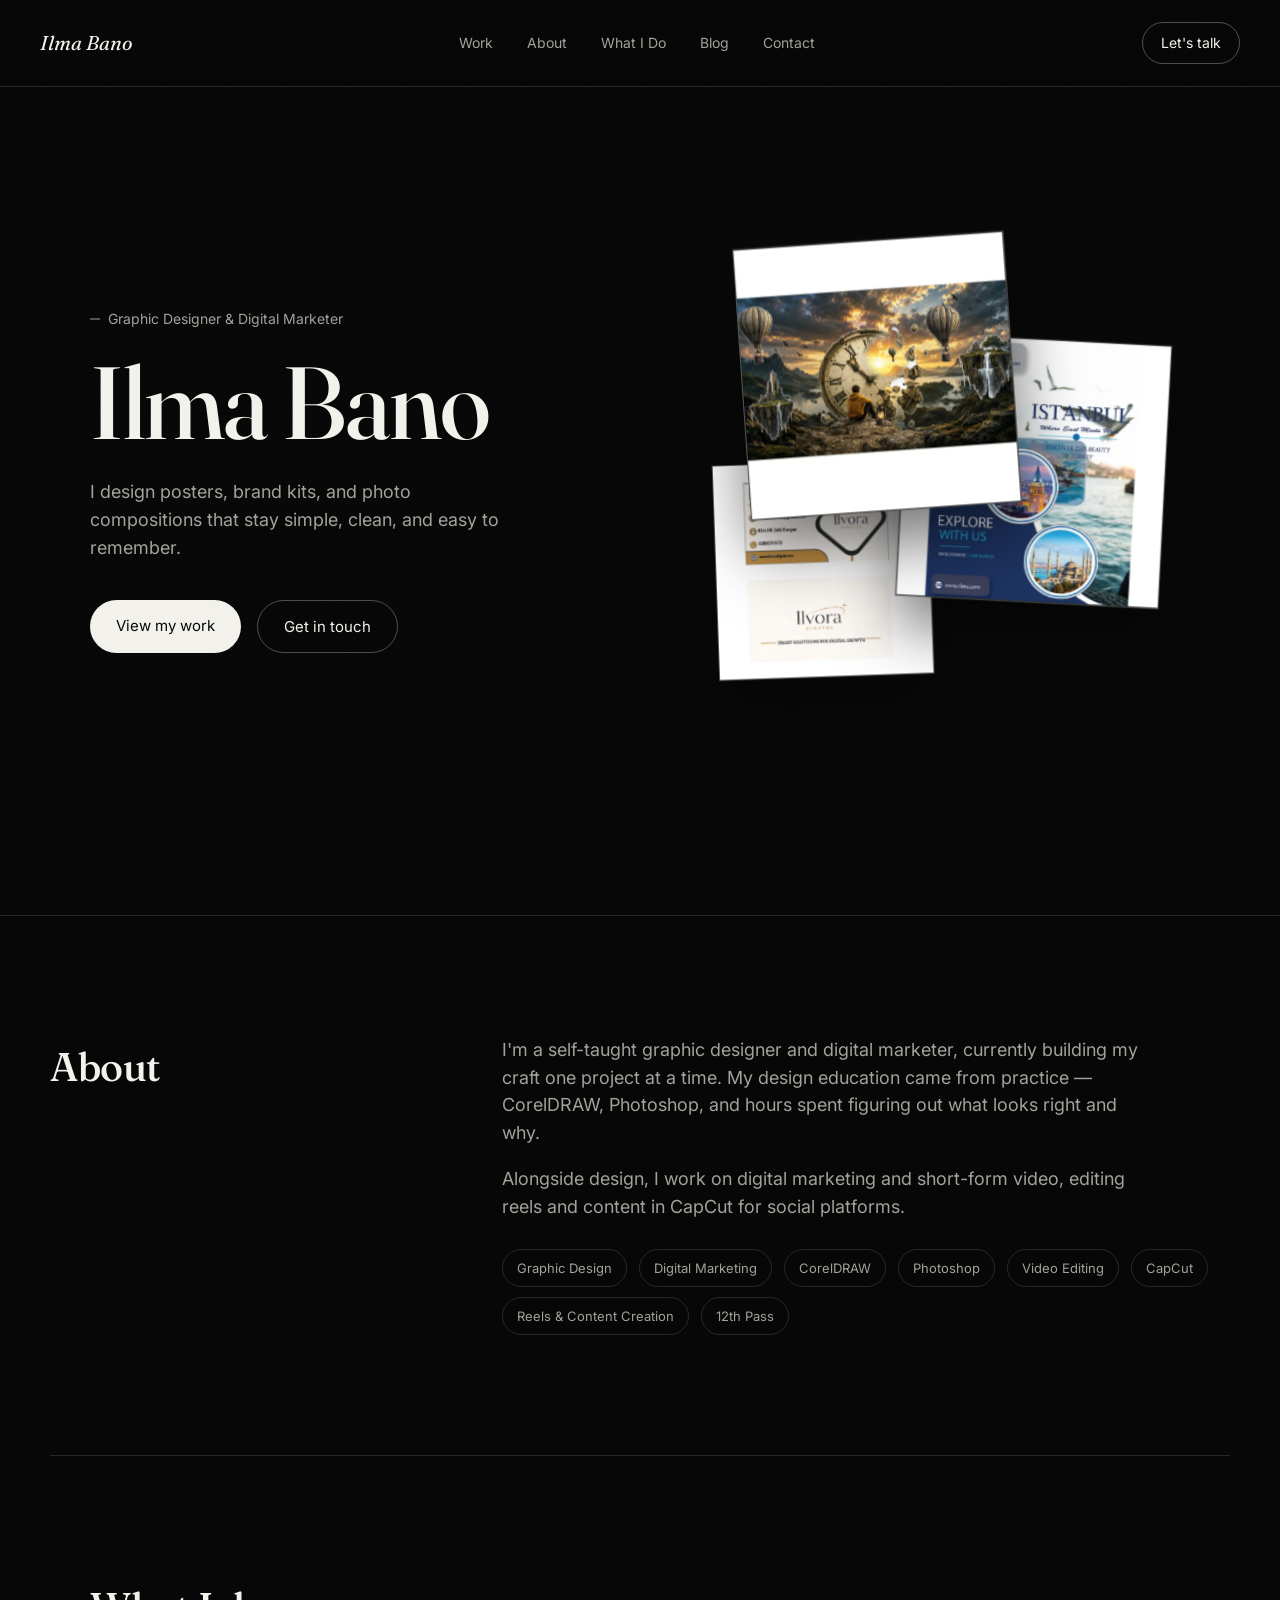
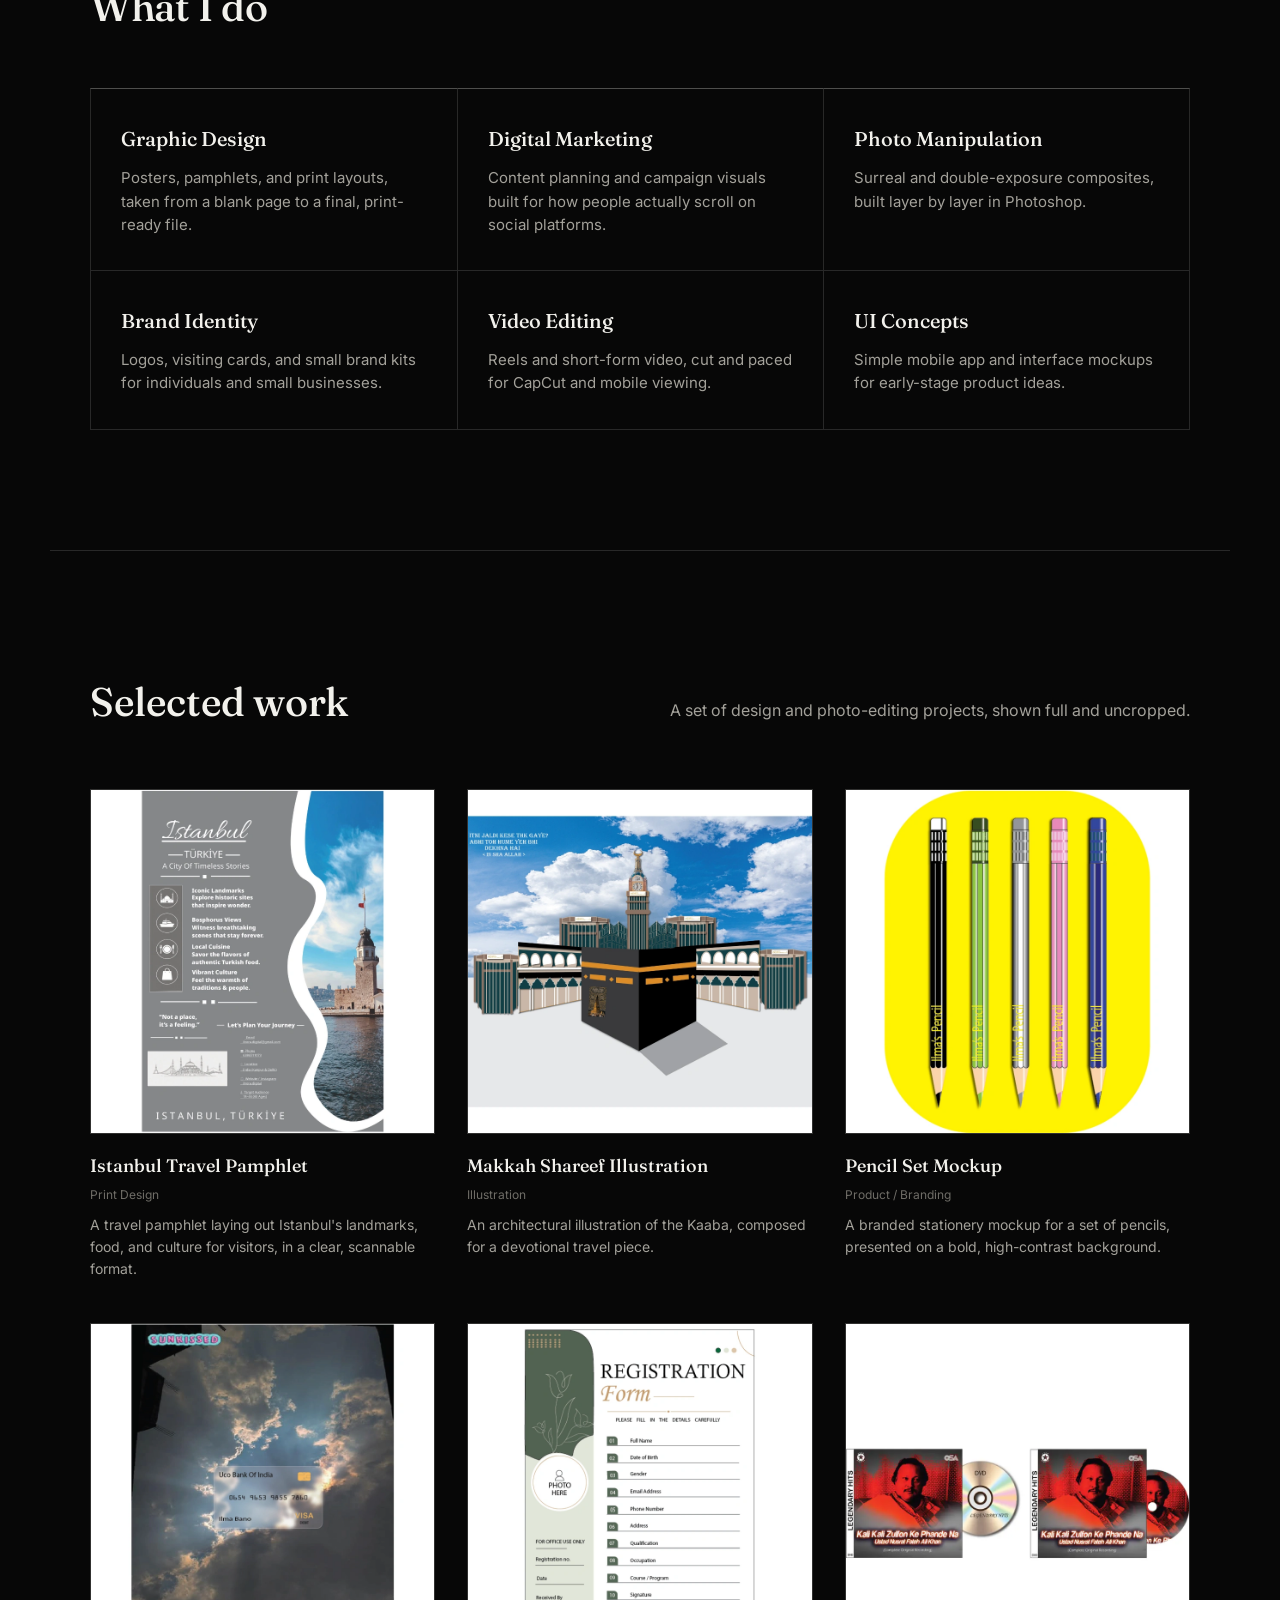
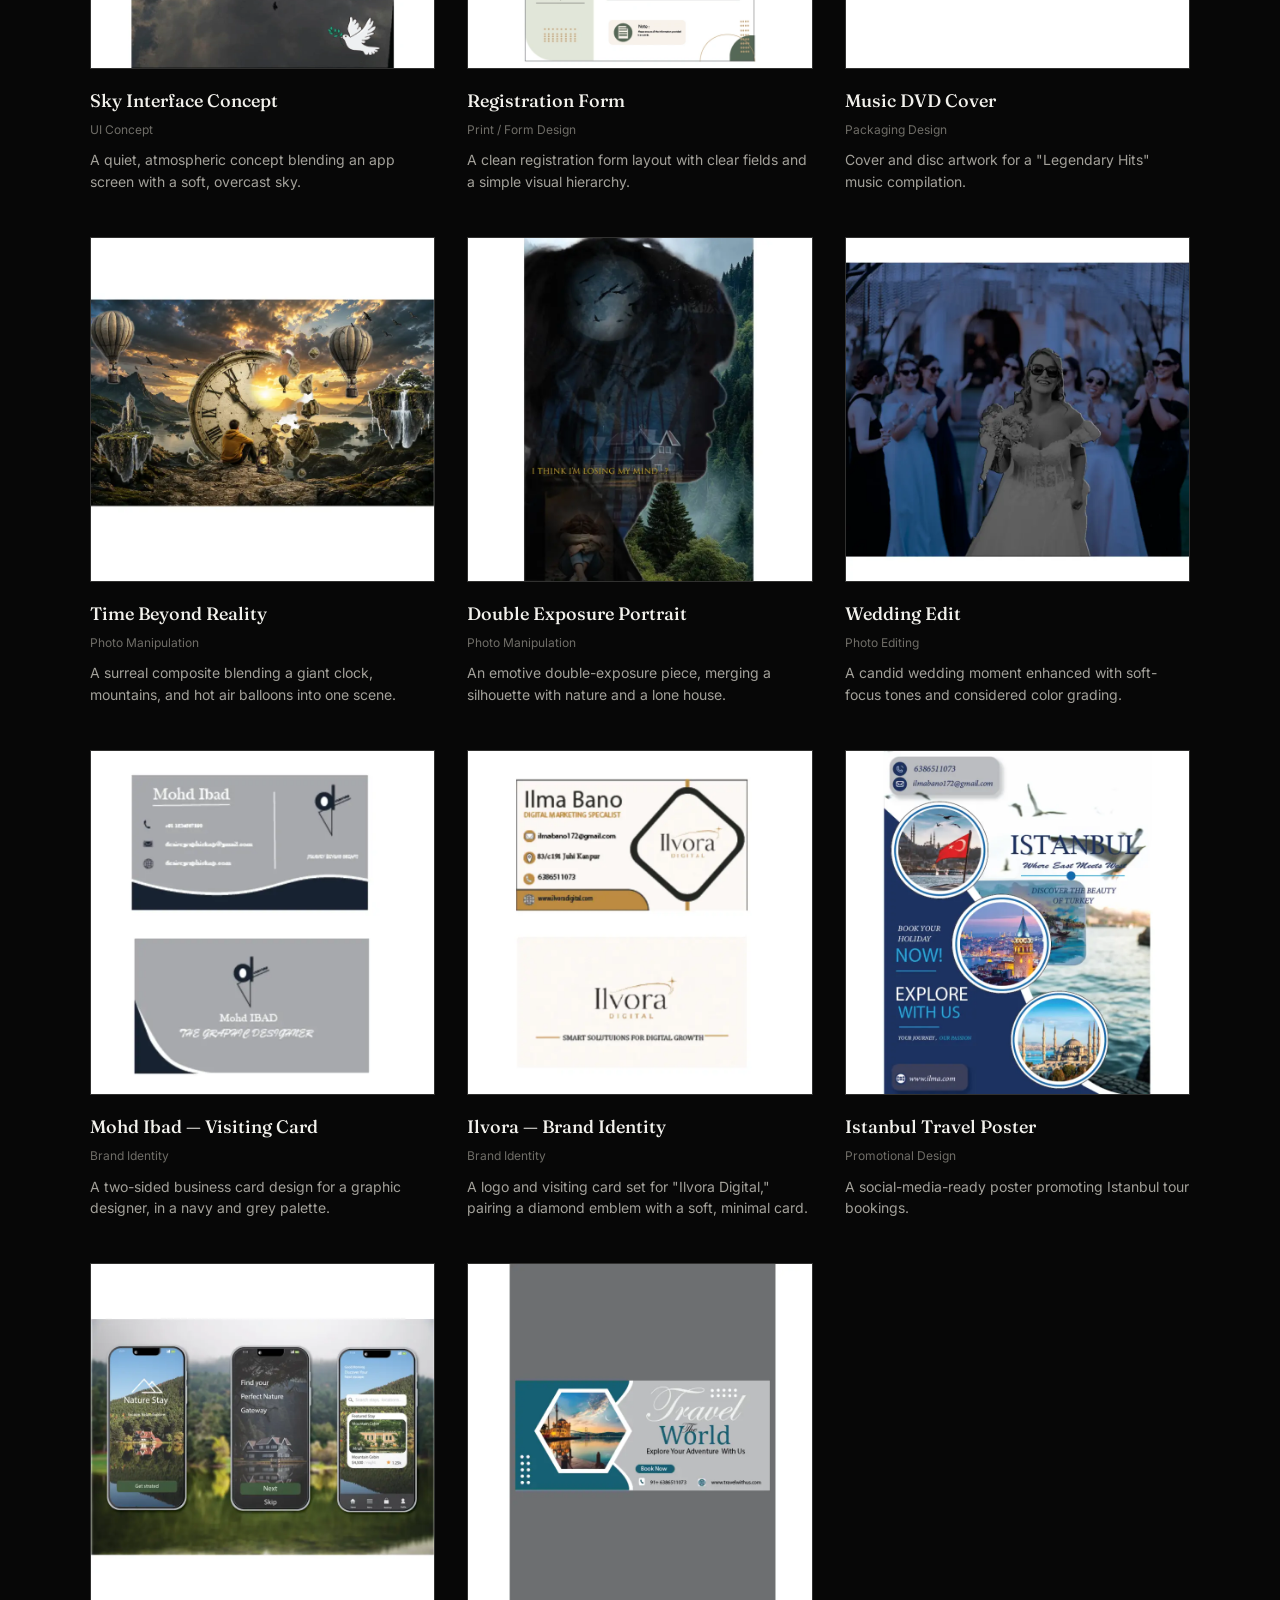
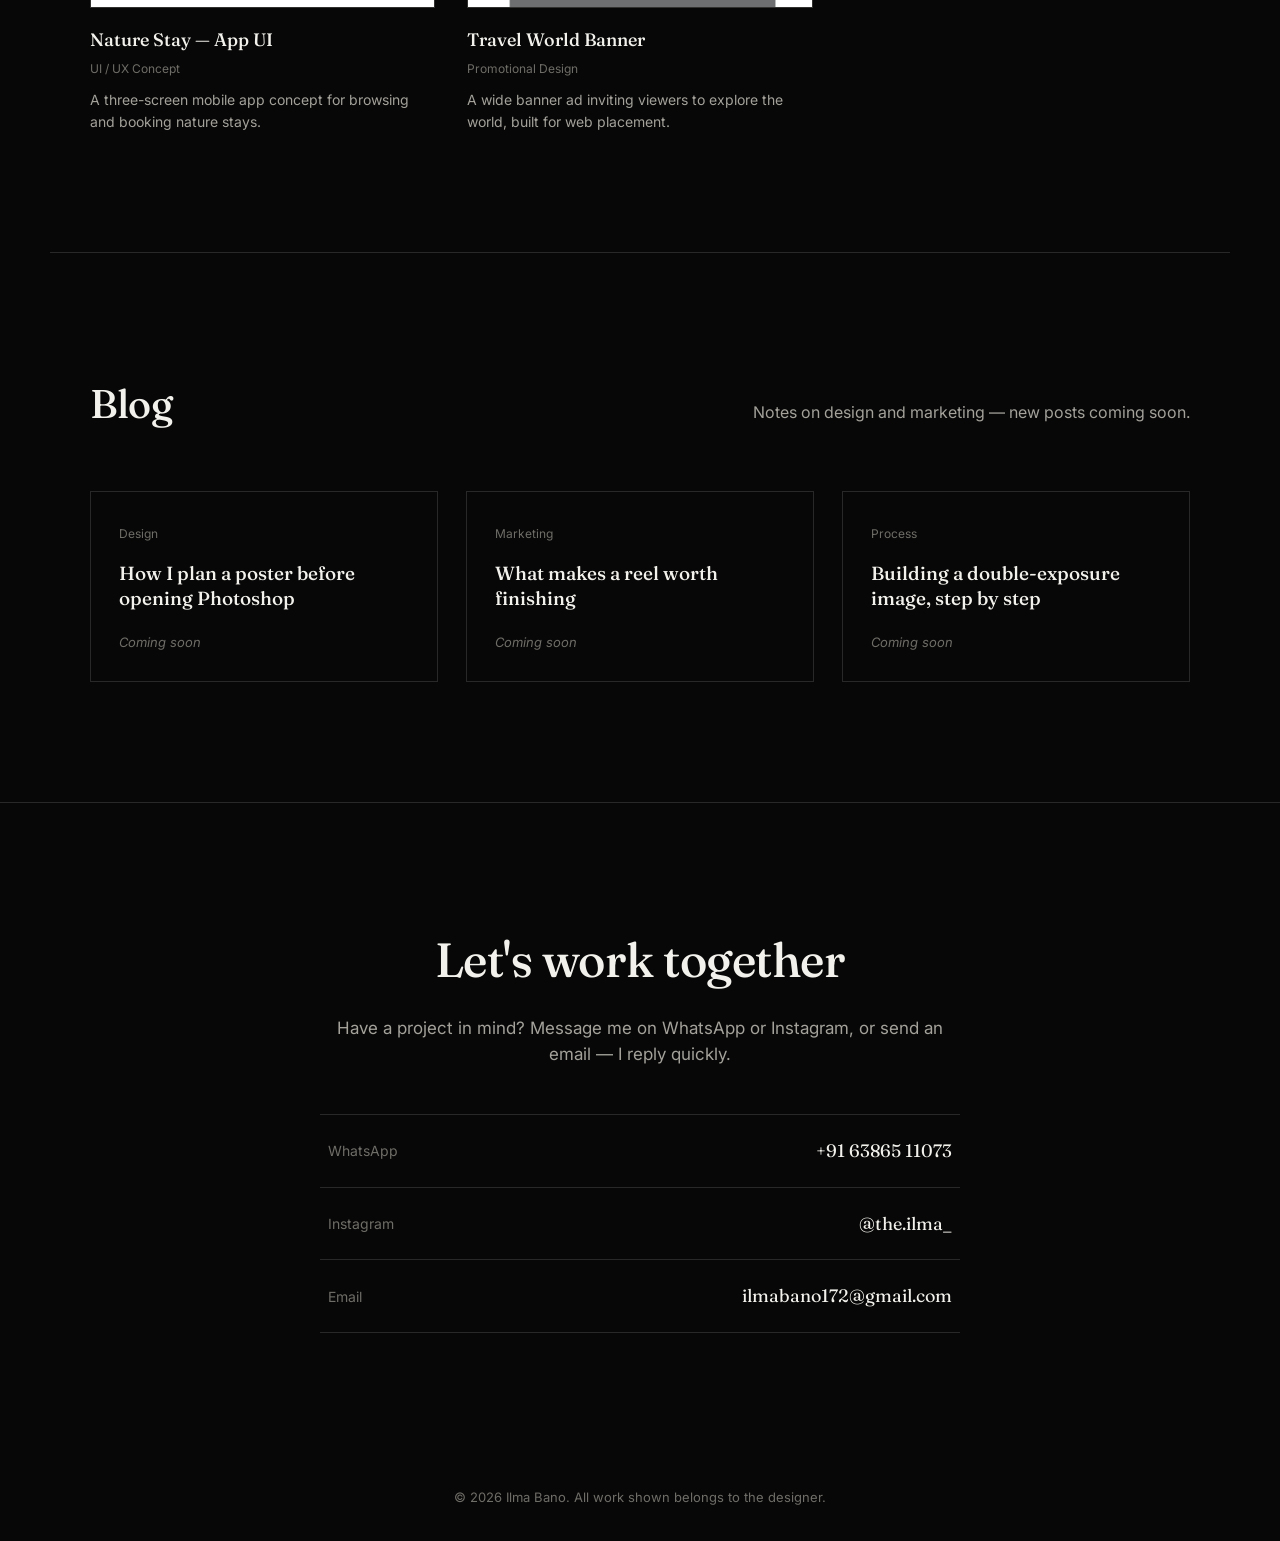
==== commit 25d9f1bb: "Add files via upload" ====
--- a/index.html
+++ b/index.html
@@ -1,51 +1,300 @@
-<!doctype html><html lang="en"><head>
-<meta charset="utf-8"><meta name="viewport" content="width=device-width,initial-scale=1">
-<meta name="description" content="ILMA BANO — Graphic Designer and Digital Marketer portfolio.">
-<title>ILMA BANO — Graphic Designer × Digital Marketer</title>
-<style>
-@import url('https://fonts.googleapis.com/css2?family=Manrope:wght@400;500;600;700;800&family=Playfair+Display:ital,wght@0,500;0,600;1,500&display=swap');
-:root{--bg:#050c0e;--panel:#0b1719;--text:#eff9f6;--muted:#91aaa5;--line:rgba(239,249,246,.13);--mint:#a7f3d0;--aqua:#8be9e2;--cream:#eee8dc}
-*{box-sizing:border-box;margin:0;padding:0}html{scroll-behavior:smooth}body{background:var(--bg);color:var(--text);font-family:Manrope,Arial,sans-serif;overflow-x:hidden}a{color:inherit}
-nav{position:fixed;z-index:10;top:18px;left:50%;transform:translateX(-50%);width:92%;max-width:1180px;height:64px;border:1px solid var(--line);border-radius:40px;background:rgba(4,12,14,.72);backdrop-filter:blur(20px);display:flex;align-items:center;justify-content:space-between;padding:0 18px 0 22px}.brand{display:flex;align-items:center;gap:11px;text-decoration:none}.logo{width:38px;height:38px;border:1px solid rgba(167,243,208,.55);border-radius:50%;display:grid;place-items:center;color:var(--mint);font-size:10px;font-weight:800}.brand b{font-size:12px;letter-spacing:3px}nav ul{display:flex;gap:24px;list-style:none}nav li a{font-size:11px;text-decoration:none;color:#b9cbc7;font-weight:700}nav li a:hover{color:var(--mint)}.navbtn{background:var(--mint);color:#061012;text-decoration:none;padding:11px 16px;border-radius:30px;font-size:10px;font-weight:800}
-.hero{height:100svh;min-height:700px;display:flex;align-items:center;position:relative;overflow:hidden;background:radial-gradient(circle at 78% 35%,rgba(75,180,170,.2),transparent 27%),linear-gradient(135deg,#08191b,#02090a 75%)}.grid{position:absolute;inset:0;background-image:linear-gradient(rgba(150,230,220,.035) 1px,transparent 1px),linear-gradient(90deg,rgba(150,230,220,.035) 1px,transparent 1px);background-size:76px 76px}.orb{position:absolute;width:58vw;height:58vw;right:-18vw;top:-25vw;border-radius:50%;background:radial-gradient(circle,rgba(139,233,226,.13),transparent 65%)}.hero-in{width:86%;max-width:1180px;margin:auto;position:relative;z-index:2}.eyebrow,.kicker{font-size:10px;letter-spacing:4px;color:var(--mint);font-weight:800}.eyebrow{margin-bottom:25px}h1{font:500 clamp(78px,14vw,180px)/.76 "Playfair Display",serif;letter-spacing:-7px}h1 span{display:block;color:#a0b5b1}h1 em{font-style:italic}.hero p{max-width:610px;color:#9db4b0;font-size:15px;line-height:1.85;margin-top:35px}.buttons{display:flex;gap:10px;margin-top:28px;flex-wrap:wrap}.btn{padding:13px 18px;border:1px solid var(--line);border-radius:30px;text-decoration:none;font-size:11px;font-weight:800}.primary{background:var(--mint);color:#061012;border-color:var(--mint)}.scroll{position:absolute;bottom:28px;right:7%;font-size:9px;letter-spacing:3px;color:#607a76}
-section{padding:125px 7%}.head{display:flex;justify-content:space-between;gap:50px;align-items:end;margin-bottom:52px}.title{font:500 clamp(48px,7vw,92px)/.9 "Playfair Display",serif;letter-spacing:-3px;margin-top:13px}.title i{color:#718986}.intro{max-width:460px;color:var(--muted);font-size:14px;line-height:1.85}
-.about{background:#061214}.about-grid{display:grid;grid-template-columns:.75fr 1.25fr;gap:70px}.identity{min-height:480px;border:1px solid var(--line);padding:30px;position:relative;overflow:hidden;background:radial-gradient(circle at 65% 25%,rgba(167,243,208,.12),transparent 25%),linear-gradient(145deg,#112526,#071012)}.identity .big{font:190px/.7 "Playfair Display";position:absolute;left:30px;top:40%;color:#d3ebe5}.identity small,.identity-bottom{font-size:9px;letter-spacing:3px;color:#78938e}.identity-bottom{position:absolute;bottom:30px}.copy{border-top:1px solid var(--line);padding-top:24px}.copy p{font-size:18px;line-height:1.9;color:#b6c7c3;margin-bottom:22px}.copy strong{color:#fff}
-.skills{background:#03090a}.skill-grid{display:grid;grid-template-columns:repeat(3,1fr);gap:15px}.skill{min-height:240px;padding:27px;border:1px solid var(--line);background:linear-gradient(145deg,#102224,#071012);transition:.4s}.skill:hover{transform:translateY(-8px);border-color:rgba(167,243,208,.4)}.skill small{color:#607b76;letter-spacing:3px}.skill h3{font:500 30px "Playfair Display";margin-top:72px}.skill p{color:#819995;font-size:12px;line-height:1.7;margin-top:10px}
-.projects{background:#020708}.project-grid{display:grid;grid-template-columns:repeat(3,1fr);gap:18px}.project{background:#071214;border:1px solid var(--line);overflow:hidden;transition:.4s}.project:hover{transform:translateY(-8px);border-color:rgba(167,243,208,.4);box-shadow:0 30px 70px rgba(0,0,0,.35)}.pic{aspect-ratio:1;background:#ebebe6}.pic img{width:100%;height:100%;object-fit:contain;display:block}.info{padding:20px 20px 23px}.info small{font-size:9px;letter-spacing:3px;color:#65817d}.info h3{font:500 25px "Playfair Display";margin:8px 0}.info p{font-size:12px;line-height:1.7;color:#819995}
-.water{min-height:650px;position:relative;overflow:hidden;background:linear-gradient(180deg,#08282c,#0a5155 48%,#03191c)}.water:before{content:"";position:absolute;inset:0;background:radial-gradient(ellipse at 50% 0,rgba(220,255,250,.18),transparent 46%)}.surface{position:absolute;top:0;left:-10%;width:120%;height:110px;background:repeating-radial-gradient(ellipse at 50% 0,rgba(225,255,250,.2) 0 2px,transparent 3px 24px)}.beam{position:absolute;top:-20%;height:135%;width:16%;background:linear-gradient(rgba(219,255,250,.12),transparent);filter:blur(10px);transform:rotate(13deg)}.beam:nth-child(1){left:14%}.beam:nth-child(2){left:44%;transform:rotate(-10deg);opacity:.6}.beam:nth-child(3){left:72%;opacity:.4}.fish{position:absolute;width:170px;opacity:.34;filter:drop-shadow(0 8px 15px rgba(0,0,0,.4))}.fa{top:55%;left:-190px;animation:swim 23s linear infinite}.fb{top:34%;left:110%;transform:scale(.58) scaleX(-1);animation:back 29s linear infinite}.fc{top:77%;left:-140px;transform:scale(.38);animation:swim 34s linear infinite}.bubble{position:absolute;border:1px solid rgba(220,255,250,.45);border-radius:50%;bottom:-30px;animation:rise 8s linear infinite}.b1{left:20%;width:8px;height:8px}.b2{left:52%;width:12px;height:12px;animation-delay:2s}.b3{left:76%;width:6px;height:6px;animation-delay:4s}.water-in{position:relative;z-index:3;max-width:760px}.water .intro{color:#a1c5c0}
-.tools{background:#071113}.toolbox{display:flex;gap:10px;flex-wrap:wrap;justify-content:center;max-width:950px;margin:auto}.tool{padding:13px 17px;border:1px solid var(--line);border-radius:30px;color:#a7bfbb;font-size:12px}.tool:hover{color:var(--mint);border-color:rgba(167,243,208,.4)}
-.blog{background:var(--cream);color:#102020}.blog .kicker{color:#637873}.blog .title{color:#102020}.blogbox{display:grid;grid-template-columns:1.15fr .85fr;min-height:380px;border:1px solid rgba(16,32,32,.15)}.blog-art{padding:42px;background:linear-gradient(145deg,#092326,#164343);display:flex;align-items:end;color:#e9f7f3}.blog-art h3{font:500 clamp(38px,5vw,68px)/.96 "Playfair Display"}.blog-copy{padding:45px;display:flex;flex-direction:column;justify-content:center}.blog-copy p{color:#647572;font-size:14px;line-height:1.8}.blog-copy a{margin-top:24px;font-weight:800;text-decoration:none}
-.contact{text-align:center;background:#020607}.contact .intro{margin:24px auto}.mail{font:500 clamp(28px,5vw,58px) "Playfair Display";text-decoration:none}.mail:hover{color:var(--mint)}footer{padding:25px 7%;border-top:1px solid var(--line);display:flex;justify-content:space-between;color:#617a76;font-size:10px;letter-spacing:1px}
-@keyframes swim{from{left:-190px}to{left:110%}}@keyframes back{from{left:110%}to{left:-190px}}@keyframes rise{from{bottom:-30px;opacity:0}15%{opacity:.8}to{bottom:105%;opacity:0;transform:translateX(40px)}}
-@media(max-width:900px){nav ul{display:none}.navbtn{display:none}.head{display:block}.intro{margin-top:20px}.about-grid{grid-template-columns:1fr}.skill-grid,.project-grid{grid-template-columns:repeat(2,1fr)}}
-@media(max-width:600px){section{padding:90px 5%}h1{font-size:70px;letter-spacing:-4px}.hero-in{width:90%}.skill-grid,.project-grid{grid-template-columns:1fr}.identity{min-height:360px}.identity .big{font-size:135px}.copy p{font-size:16px}.blogbox{grid-template-columns:1fr}.blog-art{min-height:300px}footer{display:block;text-align:center}footer span{display:block;margin-top:8px}}
-</style></head><body>
-<nav><a class="brand" href="#home"><span class="logo">IB</span><b>ILMA BANO</b></a><ul><li><a href="#about">About</a></li><li><a href="#skills">Skills</a></li><li><a href="#projects">Work</a></li><li><a href="blog/">Blog</a></li><li><a href="#contact">Contact</a></li></ul><a class="navbtn" href="#contact">Let's create</a></nav>
-<header class="hero" id="home"><div class="grid"></div><div class="orb"></div><div class="hero-in"><div class="eyebrow">GRAPHIC DESIGN × DIGITAL MARKETING</div><h1><span>ILMA</span><em>BANO.</em></h1><p>I turn ideas into visual experiences — from graphic design and brand pieces to digital marketing, content and web-ready creative work.</p><div class="buttons"><a class="btn primary" href="#projects">Explore my work ↓</a><a class="btn" href="#contact">Work with me</a></div></div><div class="scroll">SCROLL TO DISCOVER</div></header>
-<section class="about" id="about"><div class="head"><div><div class="kicker">01 / THE CREATIVE</div><h2 class="title">Designed with <i>intention.</i></h2></div><p class="intro">A cinematic portfolio built around visual thinking, clear communication and practical digital work.</p></div><div class="about-grid"><div class="identity"><small>ILMA BANO / CREATIVE</small><div class="big">I.</div><div class="identity-bottom">GRAPHIC DESIGNER · DIGITAL MARKETER</div></div><div class="copy"><p><strong>I'm Ilma Bano</strong> — a creative learner working across Graphic Design and Digital Marketing. I enjoy turning rough ideas into visuals that feel clear, polished and useful.</p><p>My work includes Photoshop compositions, CorelDRAW layouts, branding, UI concepts, social creatives and content-focused design. I also enjoy making reels.</p><p>Currently building my skills through practical projects, portfolio work and real-world digital experiments.</p></div></div></section>
-<section class="skills" id="skills"><div class="head"><div><div class="kicker">02 / WHAT I DO MYSELF</div><h2 class="title">Six ways I <i>create.</i></h2></div><p class="intro">Exactly 3 cards on the first row and 3 on the second.</p></div><div class="skill-grid">
-<div class="skill"><small>01</small><h3>Graphic Design</h3><p>Visual layouts, posters, cards, pamphlets and creative compositions.</p></div><div class="skill"><small>02</small><h3>Digital Marketing</h3><p>Content, social media thinking, SEO basics and audience-focused communication.</p></div><div class="skill"><small>03</small><h3>Photoshop</h3><p>Photo manipulation, double exposure, surreal scenes and visual storytelling.</p></div><div class="skill"><small>04</small><h3>CorelDRAW</h3><p>Clean layouts, identity pieces, print-style work and vector design.</p></div><div class="skill"><small>05</small><h3>Video Editing</h3><p>Reels and short-form edits with rhythm, transitions and platform-ready framing.</p></div><div class="skill"><small>06</small><h3>Content & Reels</h3><p>Creative content ideas that keep visual identity and communication connected.</p></div></div></section>
-<section class="projects" id="projects"><div class="head"><div><div class="kicker">03 / SELECTED WORK</div><h2 class="title">Fourteen pieces.<br><i>One visual language.</i></h2></div><p class="intro">All 14 correct projects are included. Every image is on the same 900×900 square WebP canvas.</p></div><div class="project-grid"><article class="project"><div class="pic"><img src="images/project-01.webp" alt="AI Banner" loading="lazy"></div><div class="info"><small>01 / SELECTED WORK</small><h3>AI Banner</h3><p>AI-assisted banner composition with strong visual hierarchy and promotional focus.</p></div></article>
-<article class="project"><div class="pic"><img src="images/project-02.webp" alt="AI UI Kit" loading="lazy"></div><div class="info"><small>02 / SELECTED WORK</small><h3>AI UI Kit</h3><p>Interface concept exploring reusable components, spacing, typography and consistency.</p></div></article>
-<article class="project"><div class="pic"><img src="images/project-03.webp" alt="Black & White Design" loading="lazy"></div><div class="info"><small>03 / SELECTED WORK</small><h3>Black & White Design</h3><p>Monochrome Photoshop composition built around contrast, light and tonal depth.</p></div></article>
-<article class="project"><div class="pic"><img src="images/project-04.webp" alt="Double Exposure" loading="lazy"></div><div class="info"><small>04 / SELECTED WORK</small><h3>Double Exposure</h3><p>Layered Photoshop experiment blending portrait and environment into one visual.</p></div></article>
-<article class="project"><div class="pic"><img src="images/project-05.webp" alt="Surreal Scene" loading="lazy"></div><div class="info"><small>05 / SELECTED WORK</small><h3>Surreal Scene</h3><p>Surreal Photoshop composition using scale, lighting and imagination.</p></div></article>
-<article class="project"><div class="pic"><img src="images/project-06.webp" alt="Visiting Card" loading="lazy"></div><div class="info"><small>06 / SELECTED WORK</small><h3>Visiting Card</h3><p>Professional identity piece balancing typography, information and clean presentation.</p></div></article>
-<article class="project"><div class="pic"><img src="images/project-07.webp" alt="Istanbul Pamphlet" loading="lazy"></div><div class="info"><small>07 / SELECTED WORK</small><h3>Istanbul Pamphlet</h3><p>Travel editorial layout combining destination imagery, typography and information.</p></div></article>
-<article class="project"><div class="pic"><img src="images/project-08.webp" alt="Pamphlet Design" loading="lazy"></div><div class="info"><small>08 / SELECTED WORK</small><h3>Pamphlet Design</h3><p>Promotional layout focused on visual rhythm, hierarchy and balanced imagery.</p></div></article>
-<article class="project"><div class="pic"><img src="images/project-09.webp" alt="Debit Card" loading="lazy"></div><div class="info"><small>09 / SELECTED WORK</small><h3>Debit Card</h3><p>Structured card concept exploring sleek layout, typography and visual emphasis.</p></div></article>
-<article class="project"><div class="pic"><img src="images/project-10.webp" alt="Pencil Design" loading="lazy"></div><div class="info"><small>10 / SELECTED WORK</small><h3>Pencil Design</h3><p>Creative study using pencil forms, composition and contrast.</p></div></article>
-<article class="project"><div class="pic"><img src="images/project-11.webp" alt="Registration Form" loading="lazy"></div><div class="info"><small>11 / SELECTED WORK</small><h3>Registration Form</h3><p>Practical layout focused on clarity, spacing, alignment and readability.</p></div></article>
-<article class="project"><div class="pic"><img src="images/project-12.webp" alt="Creative Artwork" loading="lazy"></div><div class="info"><small>12 / SELECTED WORK</small><h3>Creative Artwork</h3><p>Experimental artwork exploring composition, imagery and atmosphere.</p></div></article>
-<article class="project"><div class="pic"><img src="images/project-13.webp" alt="My Dream Place" loading="lazy"></div><div class="info"><small>13 / SELECTED WORK</small><h3>My Dream Place</h3><p>Destination-inspired composition built around mood, place and visual storytelling.</p></div></article>
-<article class="project"><div class="pic"><img src="images/project-14.webp" alt="Graphic Design Project" loading="lazy"></div><div class="info"><small>14 / SELECTED WORK</small><h3>Graphic Design Project</h3><p>Selected graphic-design piece showcasing composition and polished presentation.</p></div></article></div></section>
-<section class="water"><div class="surface"></div><div class="beam"></div><div class="beam"></div><div class="beam"></div>
-<svg class="fish fa" viewBox="0 0 180 80"><path d="M18 40c25-30 70-33 105-8 13 9 26 9 39 8-13 1-26 0-39 8-35 25-80 22-105-8Z" fill="#b4eee6"/><path d="M17 40 2 19l6 21-6 21Z" fill="#82c5bd"/><circle cx="145" cy="34" r="3" fill="#061012"/></svg>
-<svg class="fish fb" viewBox="0 0 180 80"><path d="M18 40c25-30 70-33 105-8 13 9 26 9 39 8-13 1-26 0-39 8-35 25-80 22-105-8Z" fill="#b4eee6"/><path d="M17 40 2 19l6 21-6 21Z" fill="#82c5bd"/><circle cx="145" cy="34" r="3" fill="#061012"/></svg>
-<svg class="fish fc" viewBox="0 0 180 80"><path d="M18 40c25-30 70-33 105-8 13 9 26 9 39 8-13 1-26 0-39 8-35 25-80 22-105-8Z" fill="#b4eee6"/><path d="M17 40 2 19l6 21-6 21Z" fill="#82c5bd"/><circle cx="145" cy="34" r="3" fill="#061012"/></svg>
-<div class="bubble b1"></div><div class="bubble b2"></div><div class="bubble b3"></div><div class="water-in"><div class="kicker">04 / A LITTLE ATMOSPHERE</div><h2 class="title">Where ideas <i>move.</i></h2><p class="intro">A subtle underwater environment becomes part of the interface — light, reflections, drifting forms and depth — rather than random decorative stickers.</p></div></section>
-<section class="tools"><div class="head"><div><div class="kicker">05 / TOOLS I USE</div><h2 class="title">My creative <i>toolkit.</i></h2></div><p class="intro">Design, editing, marketing and web workflow tools.</p></div><div class="toolbox"><span class="tool">Adobe Photoshop</span><span class="tool">CorelDRAW</span><span class="tool">CapCut</span><span class="tool">Canva</span><span class="tool">Digital Marketing</span><span class="tool">SEO</span><span class="tool">Social Media</span><span class="tool">GitHub</span><span class="tool">Vercel</span><span class="tool">Antigravity</span><span class="tool">VS Code</span></div></section>
-<section class="blog"><div class="head"><div><div class="kicker">06 / JOURNAL</div><h2 class="title">The <i>Blog.</i></h2></div><p class="intro">A growing space for practical digital marketing, SEO, design and creative-work notes.</p></div><div class="blogbox"><div class="blog-art"><h3>How SEO Helps Small Businesses Get Found Online</h3></div><div class="blog-copy"><p>Practical notes on search visibility, content and the small actions that can help a business become easier to discover online.</p><a href="blog/">Read the article →</a></div></div></section>
-<section class="contact" id="contact"><div class="kicker">07 / LET'S TALK</div><h2 class="title">Have an idea?<br><i>Let's make it real.</i></h2><p class="intro">For design work, digital marketing opportunities, collaborations or creative projects, reach out.</p><a class="mail" href="mailto:ilmabano172@gmail.com">ilmabano172@gmail.com</a></section>
-<footer><span>© 2026 ILMA BANO</span><span>GRAPHIC DESIGN × DIGITAL MARKETING</span></footer>
-</body></html>+<!DOCTYPE html>
+<html lang="en">
+<head>
+<meta charset="UTF-8">
+<meta name="viewport" content="width=device-width, initial-scale=1.0">
+<title>Ilma Bano — Graphic Designer & Digital Marketer</title>
+<meta name="description" content="Portfolio of Ilma Bano, graphic designer and digital marketer. Print design, photo manipulation, brand identity, and UI concepts.">
+<link rel="preconnect" href="https://fonts.googleapis.com">
+<link rel="preconnect" href="https://fonts.gstatic.com" crossorigin>
+<link href="https://fonts.googleapis.com/css2?family=Fraunces:ital,opsz,wght@0,9..144,300;0,9..144,400;0,9..144,500;0,9..144,600;1,9..144,400&family=Inter:wght@300;400;500;600&display=swap" rel="stylesheet">
+<link rel="stylesheet" href="style.css">
+</head>
+<body>
+
+<div class="grain"></div>
+
+<header class="nav">
+  <a href="#top" class="nav-mark">Ilma Bano</a>
+  <nav class="nav-links">
+    <a href="#work">Work</a>
+    <a href="#about">About</a>
+    <a href="#do">What I Do</a>
+    <a href="#blog">Blog</a>
+    <a href="#contact">Contact</a>
+  </nav>
+  <a href="#contact" class="nav-cta">Let's talk</a>
+  <button class="nav-toggle" aria-label="Open menu">
+    <span></span><span></span><span></span>
+  </button>
+</header>
+
+<main id="top">
+
+  <!-- HERO -->
+  <section class="hero">
+    <div class="hero-text">
+      <p class="hero-eyebrow">Graphic Designer &amp; Digital Marketer</p>
+      <h1 class="hero-title">Ilma&nbsp;Bano</h1>
+      <p class="hero-sub">I design posters, brand kits, and photo compositions that stay simple, clean, and easy to remember.</p>
+      <div class="hero-actions">
+        <a href="#work" class="btn btn-primary">View my work</a>
+        <a href="#contact" class="btn btn-ghost">Get in touch</a>
+      </div>
+    </div>
+
+    <div class="hero-stack" id="heroStack">
+      <div class="stack-card card-a"><img src="images/7.webp" alt="Surreal composition with a large clock over mountains" loading="eager"></div>
+      <div class="stack-card card-b"><img src="images/12.webp" alt="Istanbul travel poster design" loading="eager"></div>
+      <div class="stack-card card-c"><img src="images/11.webp" alt="Ilvora brand identity card design" loading="eager"></div>
+    </div>
+  </section>
+
+  <!-- ABOUT -->
+  <section class="about" id="about">
+    <div class="about-grid">
+      <div class="about-lead">
+        <h2>About</h2>
+      </div>
+      <div class="about-body">
+        <p>I'm a self-taught graphic designer and digital marketer, currently building my craft one project at a time. My design education came from practice — CorelDRAW, Photoshop, and hours spent figuring out what looks right and why.</p>
+        <p>Alongside design, I work on digital marketing and short-form video, editing reels and content in CapCut for social platforms.</p>
+        <ul class="skill-list">
+          <li>Graphic Design</li>
+          <li>Digital Marketing</li>
+          <li>CorelDRAW</li>
+          <li>Photoshop</li>
+          <li>Video Editing</li>
+          <li>CapCut</li>
+          <li>Reels &amp; Content Creation</li>
+          <li>12th Pass</li>
+        </ul>
+      </div>
+    </div>
+  </section>
+
+  <!-- WHAT I DO -->
+  <section class="do" id="do">
+    <h2>What I do</h2>
+    <div class="do-grid">
+      <div class="do-card">
+        <h3>Graphic Design</h3>
+        <p>Posters, pamphlets, and print layouts, taken from a blank page to a final, print-ready file.</p>
+      </div>
+      <div class="do-card">
+        <h3>Digital Marketing</h3>
+        <p>Content planning and campaign visuals built for how people actually scroll on social platforms.</p>
+      </div>
+      <div class="do-card">
+        <h3>Photo Manipulation</h3>
+        <p>Surreal and double-exposure composites, built layer by layer in Photoshop.</p>
+      </div>
+      <div class="do-card">
+        <h3>Brand Identity</h3>
+        <p>Logos, visiting cards, and small brand kits for individuals and small businesses.</p>
+      </div>
+      <div class="do-card">
+        <h3>Video Editing</h3>
+        <p>Reels and short-form video, cut and paced for CapCut and mobile viewing.</p>
+      </div>
+      <div class="do-card">
+        <h3>UI Concepts</h3>
+        <p>Simple mobile app and interface mockups for early-stage product ideas.</p>
+      </div>
+    </div>
+  </section>
+
+  <!-- WORK -->
+  <section class="work" id="work">
+    <div class="work-head">
+      <h2>Selected work</h2>
+      <p>A set of design and photo-editing projects, shown full and uncropped.</p>
+    </div>
+
+    <div class="work-grid" id="workGrid">
+
+      <article class="work-card">
+        <div class="work-frame"><img src="images/1.webp" alt="Istanbul travel pamphlet design" loading="lazy"></div>
+        <div class="work-info">
+          <h3>Istanbul Travel Pamphlet</h3>
+          <p class="work-cat">Print Design</p>
+          <p class="work-desc">A travel pamphlet laying out Istanbul's landmarks, food, and culture for visitors, in a clear, scannable format.</p>
+        </div>
+      </article>
+
+      <article class="work-card">
+        <div class="work-frame"><img src="images/2.webp" alt="Makkah Shareef architectural illustration" loading="lazy"></div>
+        <div class="work-info">
+          <h3>Makkah Shareef Illustration</h3>
+          <p class="work-cat">Illustration</p>
+          <p class="work-desc">An architectural illustration of the Kaaba, composed for a devotional travel piece.</p>
+        </div>
+      </article>
+
+      <article class="work-card">
+        <div class="work-frame"><img src="images/3.webp" alt="Branded pencil set product mockup" loading="lazy"></div>
+        <div class="work-info">
+          <h3>Pencil Set Mockup</h3>
+          <p class="work-cat">Product / Branding</p>
+          <p class="work-desc">A branded stationery mockup for a set of pencils, presented on a bold, high-contrast background.</p>
+        </div>
+      </article>
+
+      <article class="work-card">
+        <div class="work-frame"><img src="images/4.webp" alt="App interface concept over a cloudy sky" loading="lazy"></div>
+        <div class="work-info">
+          <h3>Sky Interface Concept</h3>
+          <p class="work-cat">UI Concept</p>
+          <p class="work-desc">A quiet, atmospheric concept blending an app screen with a soft, overcast sky.</p>
+        </div>
+      </article>
+
+      <article class="work-card">
+        <div class="work-frame"><img src="images/5.webp" alt="Registration form design" loading="lazy"></div>
+        <div class="work-info">
+          <h3>Registration Form</h3>
+          <p class="work-cat">Print / Form Design</p>
+          <p class="work-desc">A clean registration form layout with clear fields and a simple visual hierarchy.</p>
+        </div>
+      </article>
+
+      <article class="work-card">
+        <div class="work-frame"><img src="images/6.webp" alt="Nusrat Fateh Ali Khan DVD cover design" loading="lazy"></div>
+        <div class="work-info">
+          <h3>Music DVD Cover</h3>
+          <p class="work-cat">Packaging Design</p>
+          <p class="work-desc">Cover and disc artwork for a "Legendary Hits" music compilation.</p>
+        </div>
+      </article>
+
+      <article class="work-card">
+        <div class="work-frame"><img src="images/7.webp" alt="Surreal composition with a giant clock and hot air balloons" loading="lazy"></div>
+        <div class="work-info">
+          <h3>Time Beyond Reality</h3>
+          <p class="work-cat">Photo Manipulation</p>
+          <p class="work-desc">A surreal composite blending a giant clock, mountains, and hot air balloons into one scene.</p>
+        </div>
+      </article>
+
+      <article class="work-card">
+        <div class="work-frame"><img src="images/8.webp" alt="Double exposure portrait with forest and a house" loading="lazy"></div>
+        <div class="work-info">
+          <h3>Double Exposure Portrait</h3>
+          <p class="work-cat">Photo Manipulation</p>
+          <p class="work-desc">An emotive double-exposure piece, merging a silhouette with nature and a lone house.</p>
+        </div>
+      </article>
+
+      <article class="work-card">
+        <div class="work-frame"><img src="images/9.webp" alt="Wedding photo manipulation" loading="lazy"></div>
+        <div class="work-info">
+          <h3>Wedding Edit</h3>
+          <p class="work-cat">Photo Editing</p>
+          <p class="work-desc">A candid wedding moment enhanced with soft-focus tones and considered color grading.</p>
+        </div>
+      </article>
+
+      <article class="work-card">
+        <div class="work-frame"><img src="images/10.webp" alt="Mohd Ibad visiting card design" loading="lazy"></div>
+        <div class="work-info">
+          <h3>Mohd Ibad — Visiting Card</h3>
+          <p class="work-cat">Brand Identity</p>
+          <p class="work-desc">A two-sided business card design for a graphic designer, in a navy and grey palette.</p>
+        </div>
+      </article>
+
+      <article class="work-card">
+        <div class="work-frame"><img src="images/11.webp" alt="Ilvora brand identity design" loading="lazy"></div>
+        <div class="work-info">
+          <h3>Ilvora — Brand Identity</h3>
+          <p class="work-cat">Brand Identity</p>
+          <p class="work-desc">A logo and visiting card set for "Ilvora Digital," pairing a diamond emblem with a soft, minimal card.</p>
+        </div>
+      </article>
+
+      <article class="work-card">
+        <div class="work-frame"><img src="images/12.webp" alt="Istanbul travel promotional poster" loading="lazy"></div>
+        <div class="work-info">
+          <h3>Istanbul Travel Poster</h3>
+          <p class="work-cat">Promotional Design</p>
+          <p class="work-desc">A social-media-ready poster promoting Istanbul tour bookings.</p>
+        </div>
+      </article>
+
+      <article class="work-card">
+        <div class="work-frame"><img src="images/13.webp" alt="Nature Stay mobile app UI concept" loading="lazy"></div>
+        <div class="work-info">
+          <h3>Nature Stay — App UI</h3>
+          <p class="work-cat">UI / UX Concept</p>
+          <p class="work-desc">A three-screen mobile app concept for browsing and booking nature stays.</p>
+        </div>
+      </article>
+
+      <article class="work-card">
+        <div class="work-frame"><img src="images/15.webp" alt="Travel World promotional banner" loading="lazy"></div>
+        <div class="work-info">
+          <h3>Travel World Banner</h3>
+          <p class="work-cat">Promotional Design</p>
+          <p class="work-desc">A wide banner ad inviting viewers to explore the world, built for web placement.</p>
+        </div>
+      </article>
+
+    </div>
+  </section>
+
+  <!-- BLOG -->
+  <section class="blog" id="blog">
+    <div class="work-head">
+      <h2>Blog</h2>
+      <p>Notes on design and marketing — new posts coming soon.</p>
+    </div>
+    <div class="blog-grid">
+      <article class="blog-card">
+        <span class="blog-tag">Design</span>
+        <h3>How I plan a poster before opening Photoshop</h3>
+        <p>Coming soon</p>
+      </article>
+      <article class="blog-card">
+        <span class="blog-tag">Marketing</span>
+        <h3>What makes a reel worth finishing</h3>
+        <p>Coming soon</p>
+      </article>
+      <article class="blog-card">
+        <span class="blog-tag">Process</span>
+        <h3>Building a double-exposure image, step by step</h3>
+        <p>Coming soon</p>
+      </article>
+    </div>
+  </section>
+
+  <!-- CONTACT -->
+  <section class="contact" id="contact">
+    <div class="contact-inner">
+      <h2>Let's work together</h2>
+      <p>Have a project in mind? Message me on WhatsApp or Instagram, or send an email — I reply quickly.</p>
+      <div class="contact-links">
+        <a href="https://wa.me/916386511073" target="_blank" rel="noopener" class="contact-link">
+          <span class="contact-label">WhatsApp</span>
+          <span class="contact-value">+91 63865 11073</span>
+        </a>
+        <a href="https://instagram.com/the.ilma_" target="_blank" rel="noopener" class="contact-link">
+          <span class="contact-label">Instagram</span>
+          <span class="contact-value">@the.ilma_</span>
+        </a>
+        <a href="mailto:ilmabano172@gmail.com" class="contact-link">
+          <span class="contact-label">Email</span>
+          <span class="contact-value">ilmabano172@gmail.com</span>
+        </a>
+      </div>
+    </div>
+  </section>
+
+</main>
+
+<footer class="footer">
+  <p>© <span id="year"></span> Ilma Bano. All work shown belongs to the designer.</p>
+</footer>
+
+<script src="script.js"></script>
+</body>
+</html>
--- a/style.css
+++ b/style.css
@@ -0,0 +1,225 @@
+/* ---------- tokens ---------- */
+:root{
+  --bg: #070707;
+  --bg-alt: #111110;
+  --panel: #141413;
+  --fg: #f2f1ec;
+  --fg-dim: #a3a19a;
+  --fg-faint: #6f6d67;
+  --line: rgba(242,241,236,0.14);
+  --line-strong: rgba(242,241,236,0.30);
+  --silver: #cfcdc4;
+
+  --serif: "Fraunces", Georgia, serif;
+  --sans: "Inter", -apple-system, BlinkMacSystemFont, "Segoe UI", sans-serif;
+
+  --wrap: 1180px;
+}
+
+*{ box-sizing: border-box; }
+html{ scroll-behavior: smooth; }
+body{
+  margin:0;
+  background: var(--bg);
+  color: var(--fg);
+  font-family: var(--sans);
+  font-weight: 400;
+  line-height: 1.55;
+  -webkit-font-smoothing: antialiased;
+}
+img{ max-width:100%; display:block; }
+a{ color: inherit; text-decoration: none; }
+h1,h2,h3{ font-family: var(--serif); font-weight: 500; margin: 0; color: var(--fg); }
+p{ margin:0; }
+ul{ margin:0; padding:0; list-style:none; }
+
+@media (prefers-reduced-motion: reduce){
+  *{ animation-duration: 0.01ms !important; animation-iteration-count: 1 !important; transition-duration: 0.01ms !important; scroll-behavior:auto !important; }
+}
+
+/* subtle film grain overlay */
+.grain{
+  position: fixed; inset:0; pointer-events:none; z-index: 500;
+  opacity: 0.035; mix-blend-mode: overlay;
+  background-image: url("data:image/svg+xml,%3Csvg xmlns='http://www.w3.org/2000/svg' width='120' height='120'%3E%3Cfilter id='n'%3E%3CfeTurbulence type='fractalNoise' baseFrequency='0.9' numOctaves='2' stitchTiles='stitch'/%3E%3C/filter%3E%3Crect width='100%25' height='100%25' filter='url(%23n)'/%3E%3C/svg%3E");
+}
+
+section{ padding: 120px 40px; }
+h2{ font-size: clamp(28px, 3.4vw, 40px); letter-spacing: -0.01em; }
+
+/* ---------- nav ---------- */
+.nav{
+  position: sticky; top:0; z-index: 100;
+  display:flex; align-items:center; justify-content:space-between;
+  padding: 22px 40px;
+  background: rgba(7,7,7,0.75);
+  backdrop-filter: blur(10px);
+  border-bottom: 1px solid var(--line);
+}
+.nav-mark{ font-family: var(--serif); font-style: italic; font-size: 20px; }
+.nav-links{ display:flex; gap: 34px; }
+.nav-links a{ font-size: 14px; color: var(--fg-dim); transition: color .2s; }
+.nav-links a:hover{ color: var(--fg); }
+.nav-cta{
+  font-size: 14px; padding: 9px 18px; border: 1px solid var(--line-strong); border-radius: 100px;
+  transition: background .2s, color .2s;
+}
+.nav-cta:hover{ background: var(--fg); color: var(--bg); }
+.nav-toggle{ display:none; }
+
+/* ---------- hero ---------- */
+.hero{
+  min-height: 92vh;
+  display:grid; grid-template-columns: 1.05fr 0.95fr; align-items:center; gap: 40px;
+  padding: 60px 40px 100px;
+  max-width: var(--wrap); margin: 0 auto;
+  perspective: 1400px;
+}
+.hero-eyebrow{
+  font-size: 14px; color: var(--fg-dim); margin-bottom: 22px;
+  padding-left: 18px; position:relative;
+}
+.hero-eyebrow::before{
+  content:""; position:absolute; left:0; top:50%; transform:translateY(-50%);
+  width: 10px; height:1px; background: var(--fg-dim);
+}
+.hero-title{
+  font-size: clamp(56px, 8vw, 104px);
+  line-height: 0.98;
+  letter-spacing: -0.02em;
+  margin-bottom: 26px;
+}
+.hero-sub{
+  max-width: 420px; font-size: 18px; color: var(--fg-dim); margin-bottom: 38px;
+}
+.hero-actions{ display:flex; gap:16px; }
+.btn{
+  display:inline-block; padding: 14px 26px; font-size: 15px; border-radius: 100px;
+  transition: background .2s, color .2s, border-color .2s;
+}
+.btn-primary{ background: var(--fg); color: var(--bg); }
+.btn-primary:hover{ background: var(--silver); }
+.btn-ghost{ border: 1px solid var(--line-strong); }
+.btn-ghost:hover{ border-color: var(--fg); }
+
+.hero-stack{
+  position: relative; height: 460px; transform-style: preserve-3d;
+}
+.stack-card{
+  position:absolute; width: 260px; aspect-ratio: 1/1; overflow:hidden;
+  border: 1px solid var(--line-strong);
+  box-shadow: 0 30px 60px rgba(0,0,0,0.55);
+  background: var(--panel);
+  transition: transform .25s ease-out;
+  will-change: transform;
+}
+.stack-card img{ width:100%; height:100%; object-fit: cover; }
+.card-a{ top: 0; left: 10%; transform: translateZ(60px) rotate(-4deg); z-index:3; }
+.card-b{ top: 90px; left: 42%; transform: translateZ(20px) rotate(3deg); z-index:2; }
+.card-c{ top: 210px; left: 6%; transform: translateZ(-30px) rotate(-2deg); z-index:1; width: 220px; }
+
+/* ---------- about ---------- */
+.about{ border-top: 1px solid var(--line); }
+.about-grid{
+  max-width: var(--wrap); margin:0 auto;
+  display:grid; grid-template-columns: 0.7fr 1.3fr; gap: 60px;
+}
+.about-body p{ font-size: 18px; color: var(--fg-dim); max-width: 640px; margin-bottom: 18px; }
+.skill-list{
+  display:flex; flex-wrap:wrap; gap: 10px 12px; margin-top: 28px;
+}
+.skill-list li{
+  font-size: 13px; padding: 8px 14px; border: 1px solid var(--line); border-radius: 100px; color: var(--fg-dim);
+}
+
+/* ---------- what i do ---------- */
+.do{ border-top: 1px solid var(--line); max-width: var(--wrap); margin: 0 auto; }
+.do h2{ margin-bottom: 50px; }
+.do-grid{
+  display:grid; grid-template-columns: repeat(3, 1fr);
+}
+.do-card{
+  padding: 34px 30px; border-top: 1px solid var(--line); border-left: 1px solid var(--line);
+}
+.do-card:nth-child(3n){ border-right: 1px solid var(--line); }
+.do-card:nth-child(n+4){ border-bottom: 1px solid var(--line); }
+.do-card:nth-child(-n+3){ border-top: 1px solid var(--line-strong); }
+.do-card h3{ font-size: 20px; margin-bottom: 12px; font-weight: 500; }
+.do-card p{ font-size: 15px; color: var(--fg-dim); }
+
+/* ---------- work ---------- */
+.work{ border-top: 1px solid var(--line); max-width: var(--wrap); margin: 0 auto; }
+.work-head{ margin-bottom: 56px; display:flex; align-items:baseline; justify-content:space-between; gap: 20px; flex-wrap:wrap; }
+.work-head p{ color: var(--fg-dim); font-size: 16px; }
+.work-grid{
+  display:grid; grid-template-columns: repeat(auto-fill, minmax(300px, 1fr)); gap: 44px 32px;
+}
+.work-card{ display:flex; flex-direction:column; }
+.work-frame{
+  aspect-ratio: 1/1; width:100%; background: var(--bg-alt);
+  border: 1px solid var(--line); overflow:hidden;
+  display:flex; align-items:center; justify-content:center;
+  transform-style: preserve-3d; transition: transform .25s ease-out, border-color .25s;
+}
+.work-frame img{ width:100%; height:100%; object-fit: contain; }
+.work-card:hover .work-frame{ border-color: var(--line-strong); }
+.work-info{ padding-top: 18px; }
+.work-info h3{ font-size: 18px; font-weight: 500; margin-bottom: 6px; }
+.work-cat{ font-size: 12px; color: var(--fg-faint); margin-bottom: 10px; }
+.work-desc{ font-size: 14px; color: var(--fg-dim); max-width: 46ch; }
+
+/* ---------- blog ---------- */
+.blog{ border-top: 1px solid var(--line); max-width: var(--wrap); margin: 0 auto; }
+.blog-grid{ display:grid; grid-template-columns: repeat(3, 1fr); gap: 28px; }
+.blog-card{ padding: 28px; border: 1px solid var(--line); }
+.blog-tag{ font-size: 12px; color: var(--fg-faint); }
+.blog-card h3{ font-size: 19px; font-weight: 500; margin: 16px 0 22px; line-height:1.3; }
+.blog-card p{ font-size: 13px; color: var(--fg-faint); font-style: italic; }
+
+/* ---------- contact ---------- */
+.contact{ border-top: 1px solid var(--line); }
+.contact-inner{ max-width: 640px; margin: 0 auto; text-align:center; }
+.contact h2{ font-size: clamp(32px,4.4vw,48px); margin-bottom: 18px; }
+.contact > .contact-inner > p{ color: var(--fg-dim); font-size: 17px; margin-bottom: 46px; }
+.contact-links{ display:flex; flex-direction:column; gap: 0; border-top: 1px solid var(--line); }
+.contact-link{
+  display:flex; align-items:center; justify-content:space-between;
+  padding: 22px 8px; border-bottom: 1px solid var(--line);
+  transition: padding-left .2s, color .2s;
+}
+.contact-link:hover{ padding-left: 16px; color: var(--silver); }
+.contact-label{ font-size: 14px; color: var(--fg-faint); }
+.contact-value{ font-size: 18px; font-family: var(--serif); }
+
+/* ---------- footer ---------- */
+.footer{ padding: 34px 40px; text-align:center; }
+.footer p{ font-size: 13px; color: var(--fg-faint); }
+
+/* ---------- reveal on scroll ---------- */
+.reveal{ opacity:0; transform: translateY(18px); transition: opacity .6s ease, transform .6s ease; }
+.reveal.in{ opacity:1; transform: translateY(0); }
+
+/* ---------- responsive ---------- */
+@media (max-width: 900px){
+  section{ padding: 80px 24px; }
+  .nav{ padding: 18px 22px; }
+  .nav-links{ display:none; }
+  .nav-cta{ display:none; }
+  .nav-toggle{
+    display:flex; flex-direction:column; gap:5px; background:none; border:none; cursor:pointer; padding:6px;
+  }
+  .nav-toggle span{ width: 22px; height:1px; background: var(--fg); }
+
+  .hero{ grid-template-columns: 1fr; padding-top: 30px; text-align:left; }
+  .hero-stack{ height: 320px; margin-top: 30px; }
+  .stack-card{ width: 190px; }
+  .card-c{ width: 160px; }
+
+  .about-grid{ grid-template-columns: 1fr; gap: 24px; }
+  .do-grid{ grid-template-columns: 1fr; }
+  .do-card:nth-child(3n){ border-right: 1px solid var(--line); }
+  .do-card{ border-right: 1px solid var(--line) !important; }
+
+  .blog-grid{ grid-template-columns: 1fr; }
+  .work-grid{ grid-template-columns: repeat(auto-fill, minmax(240px,1fr)); gap: 34px 20px; }
+}
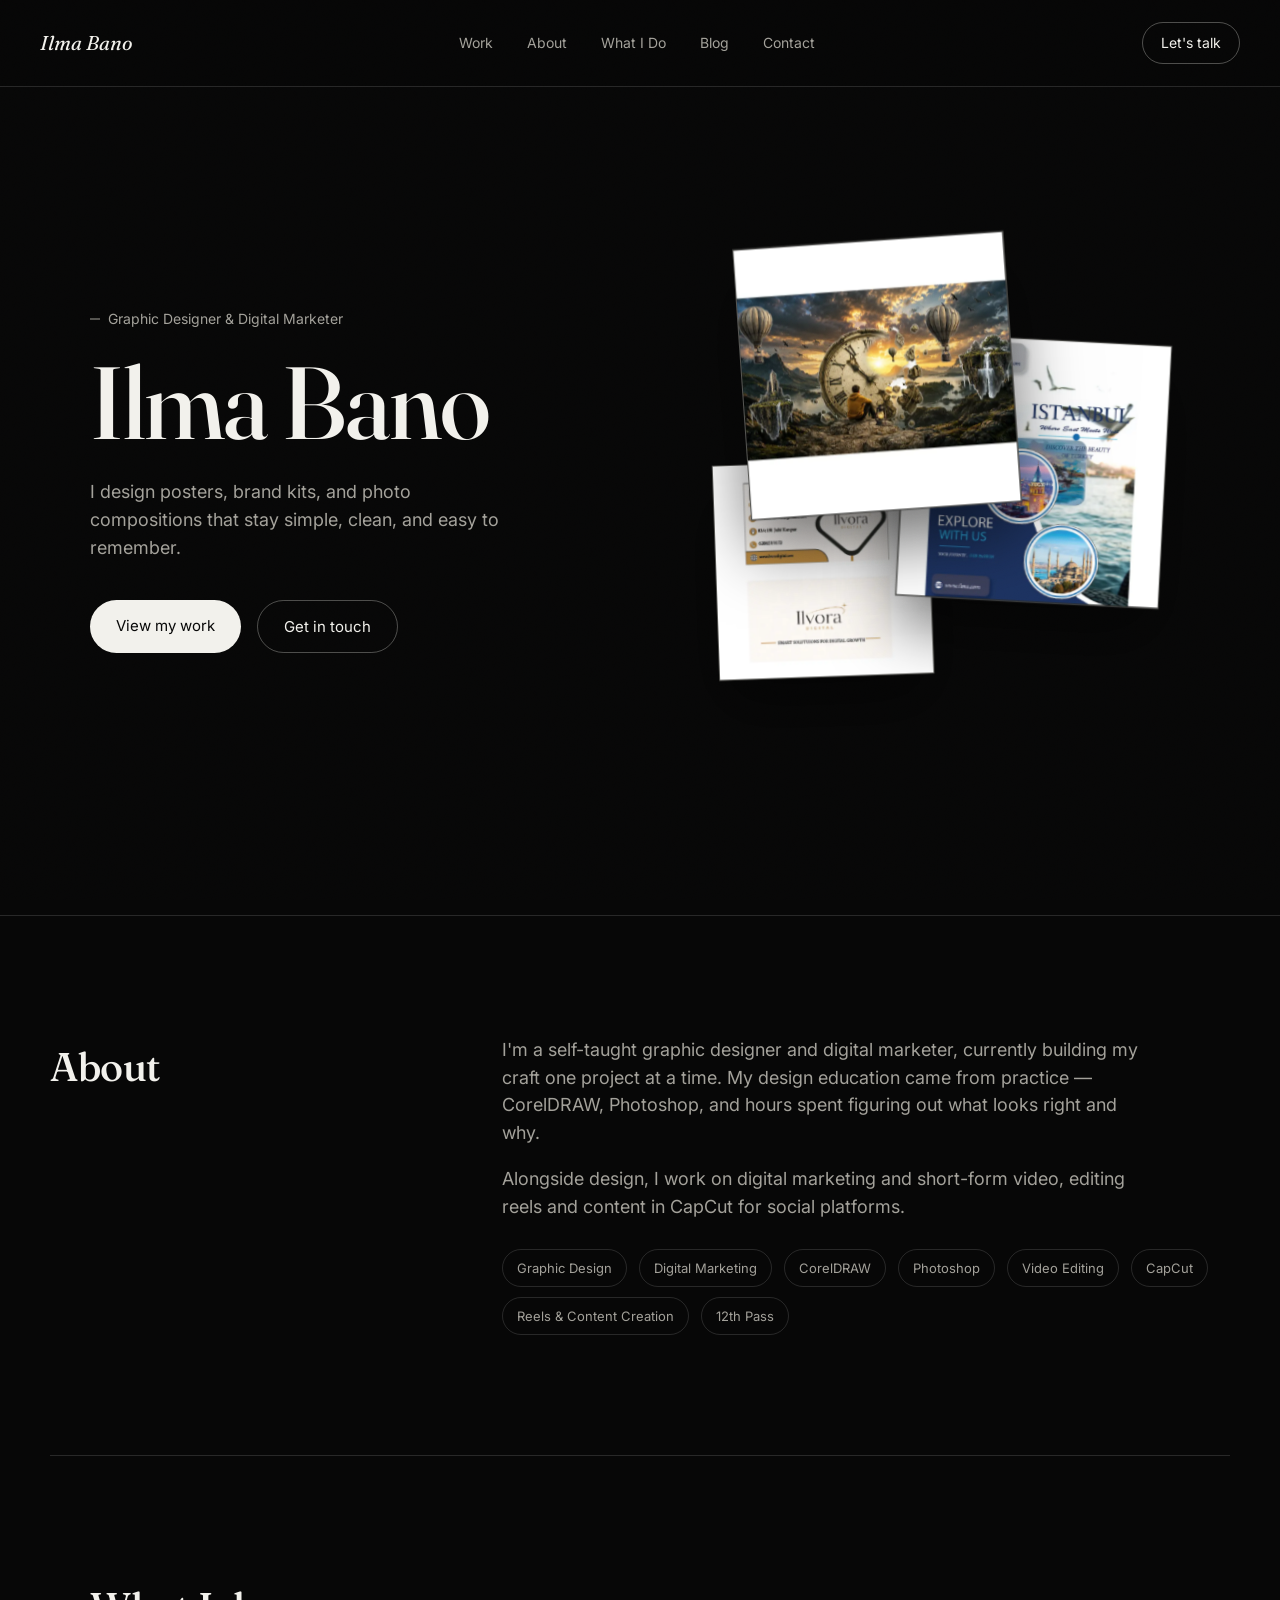
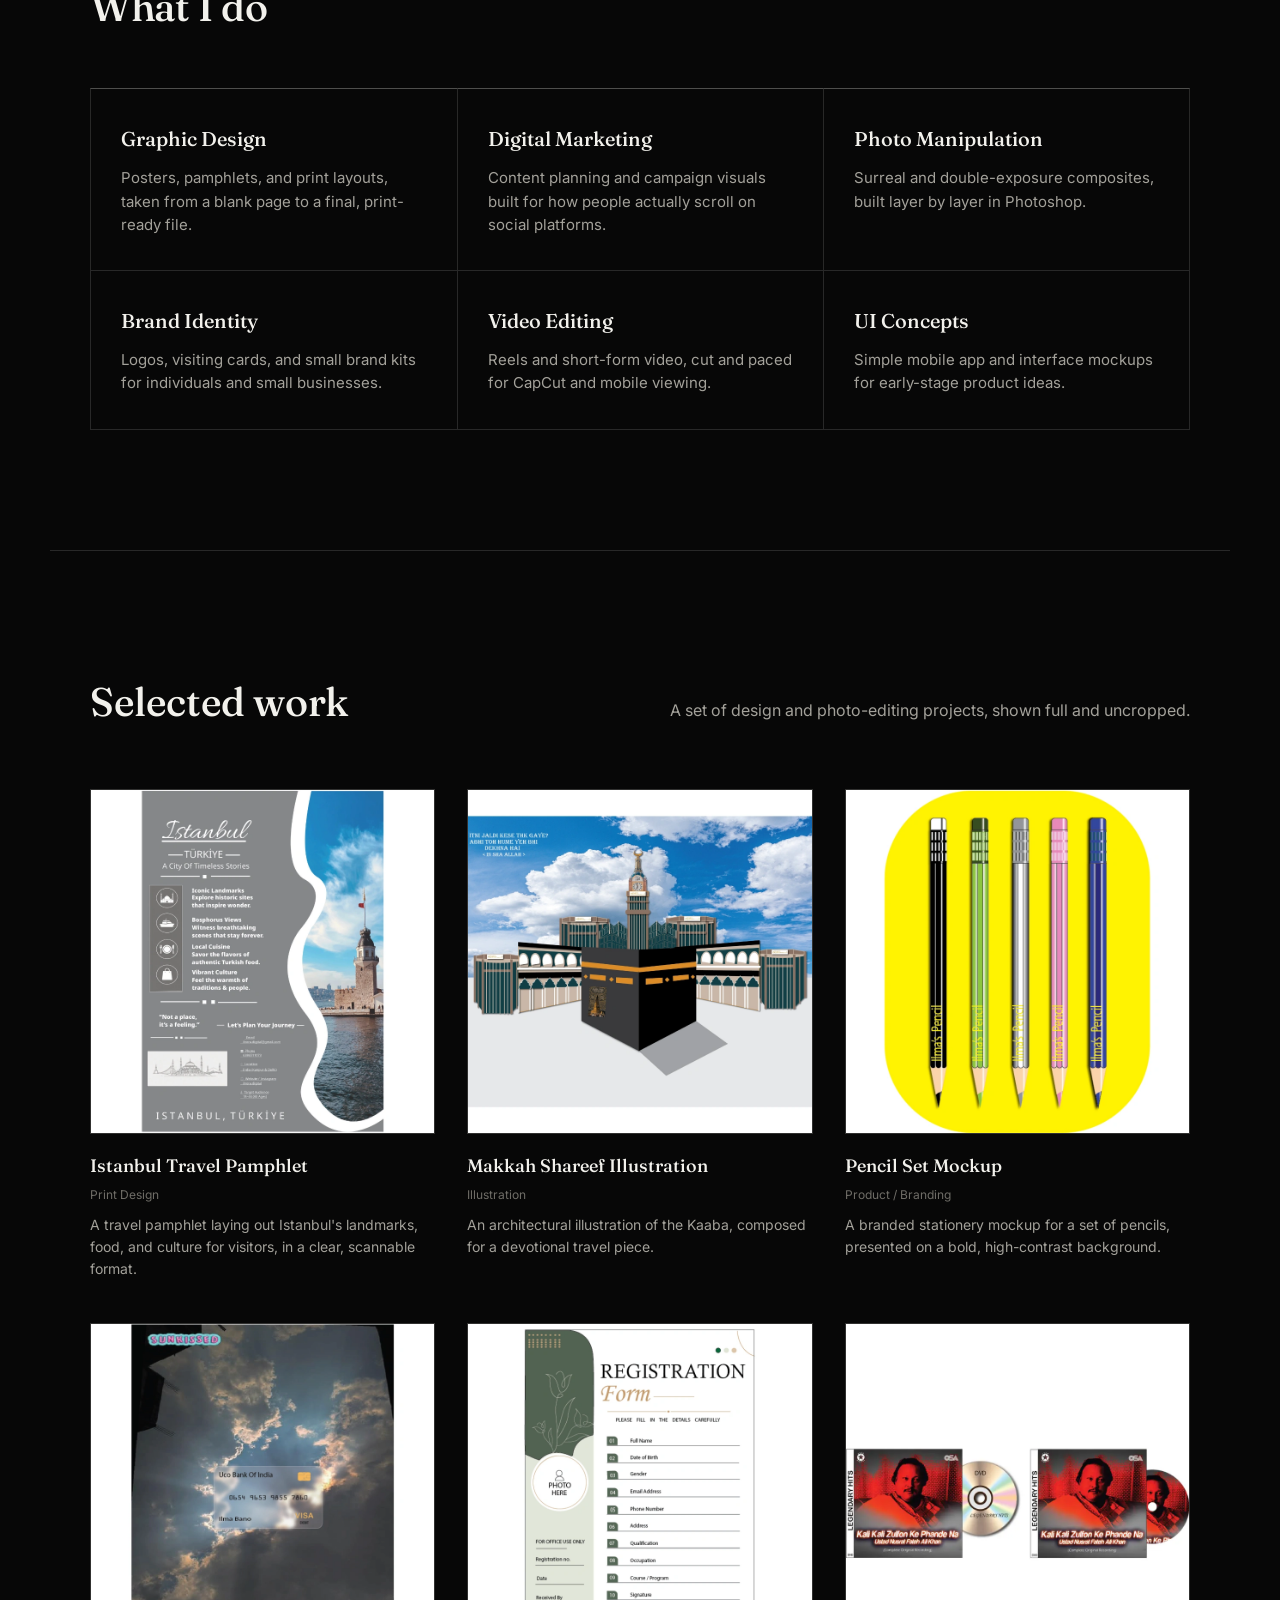
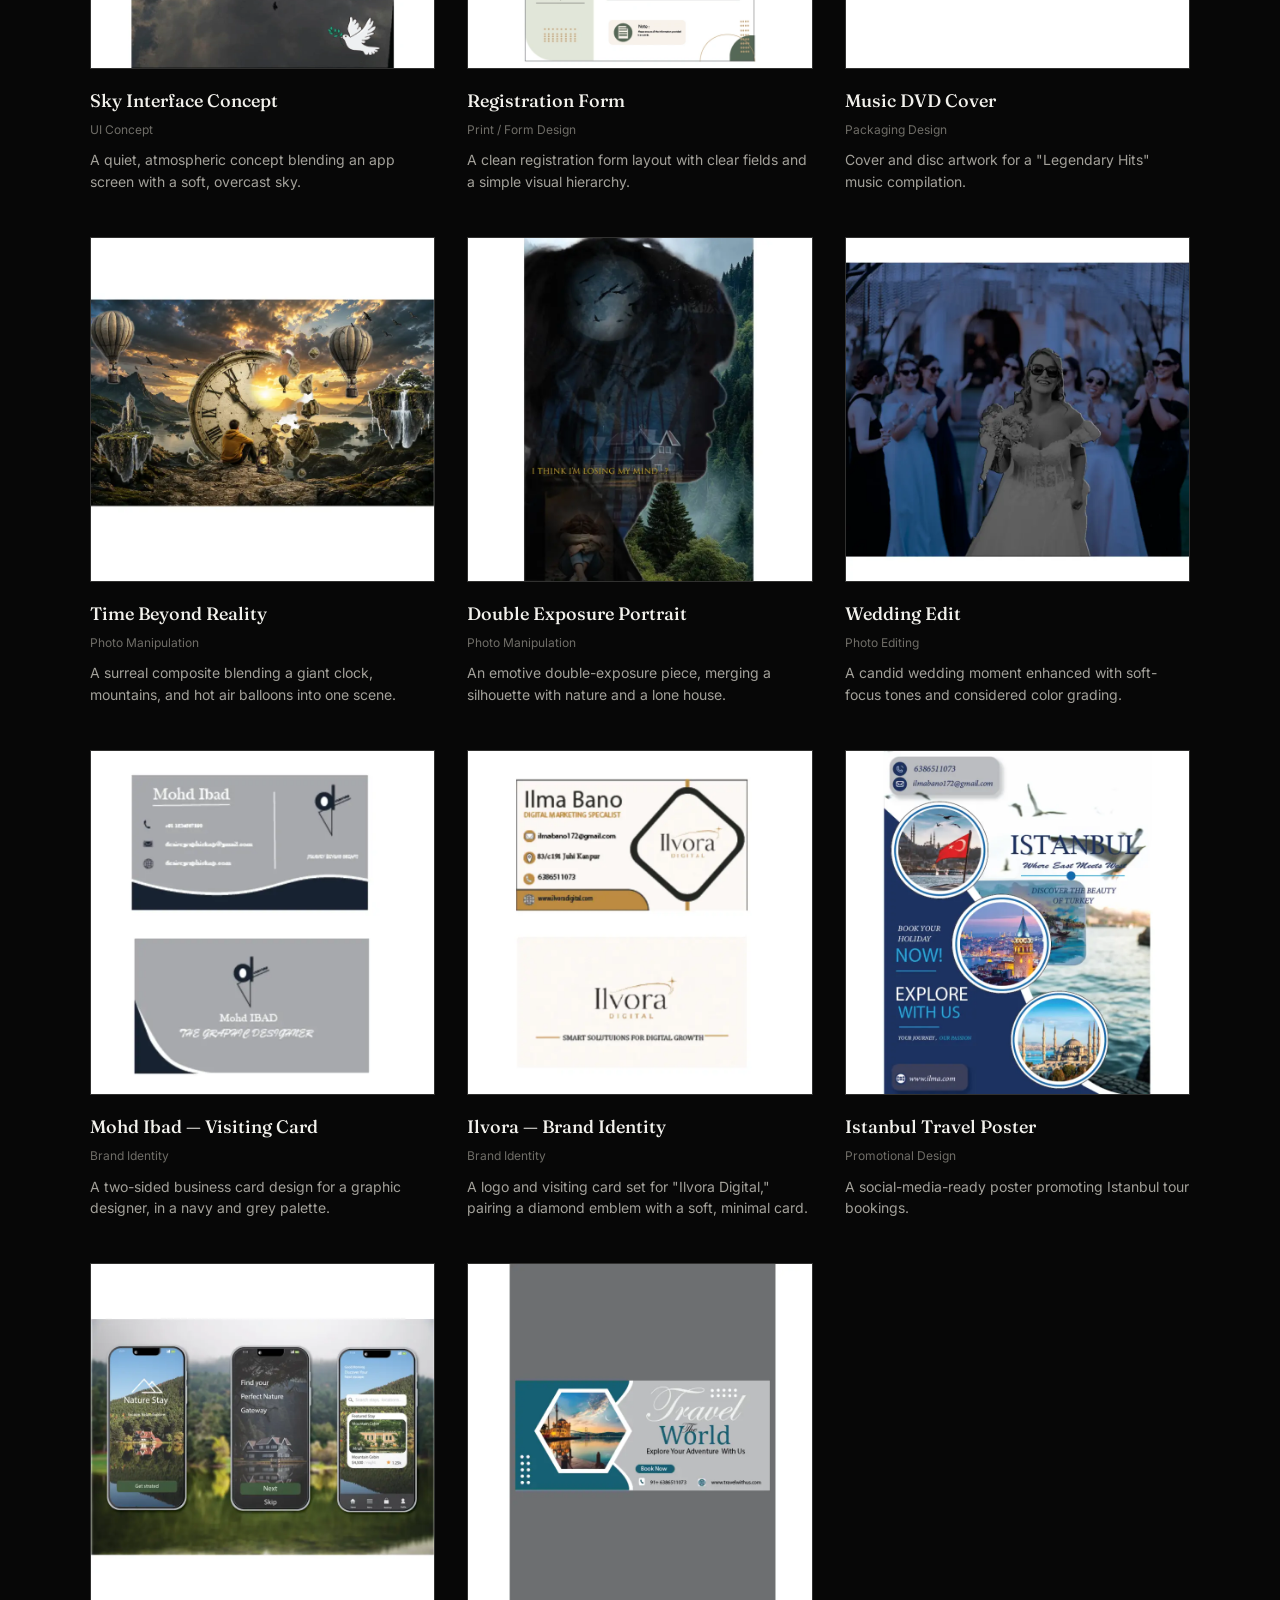
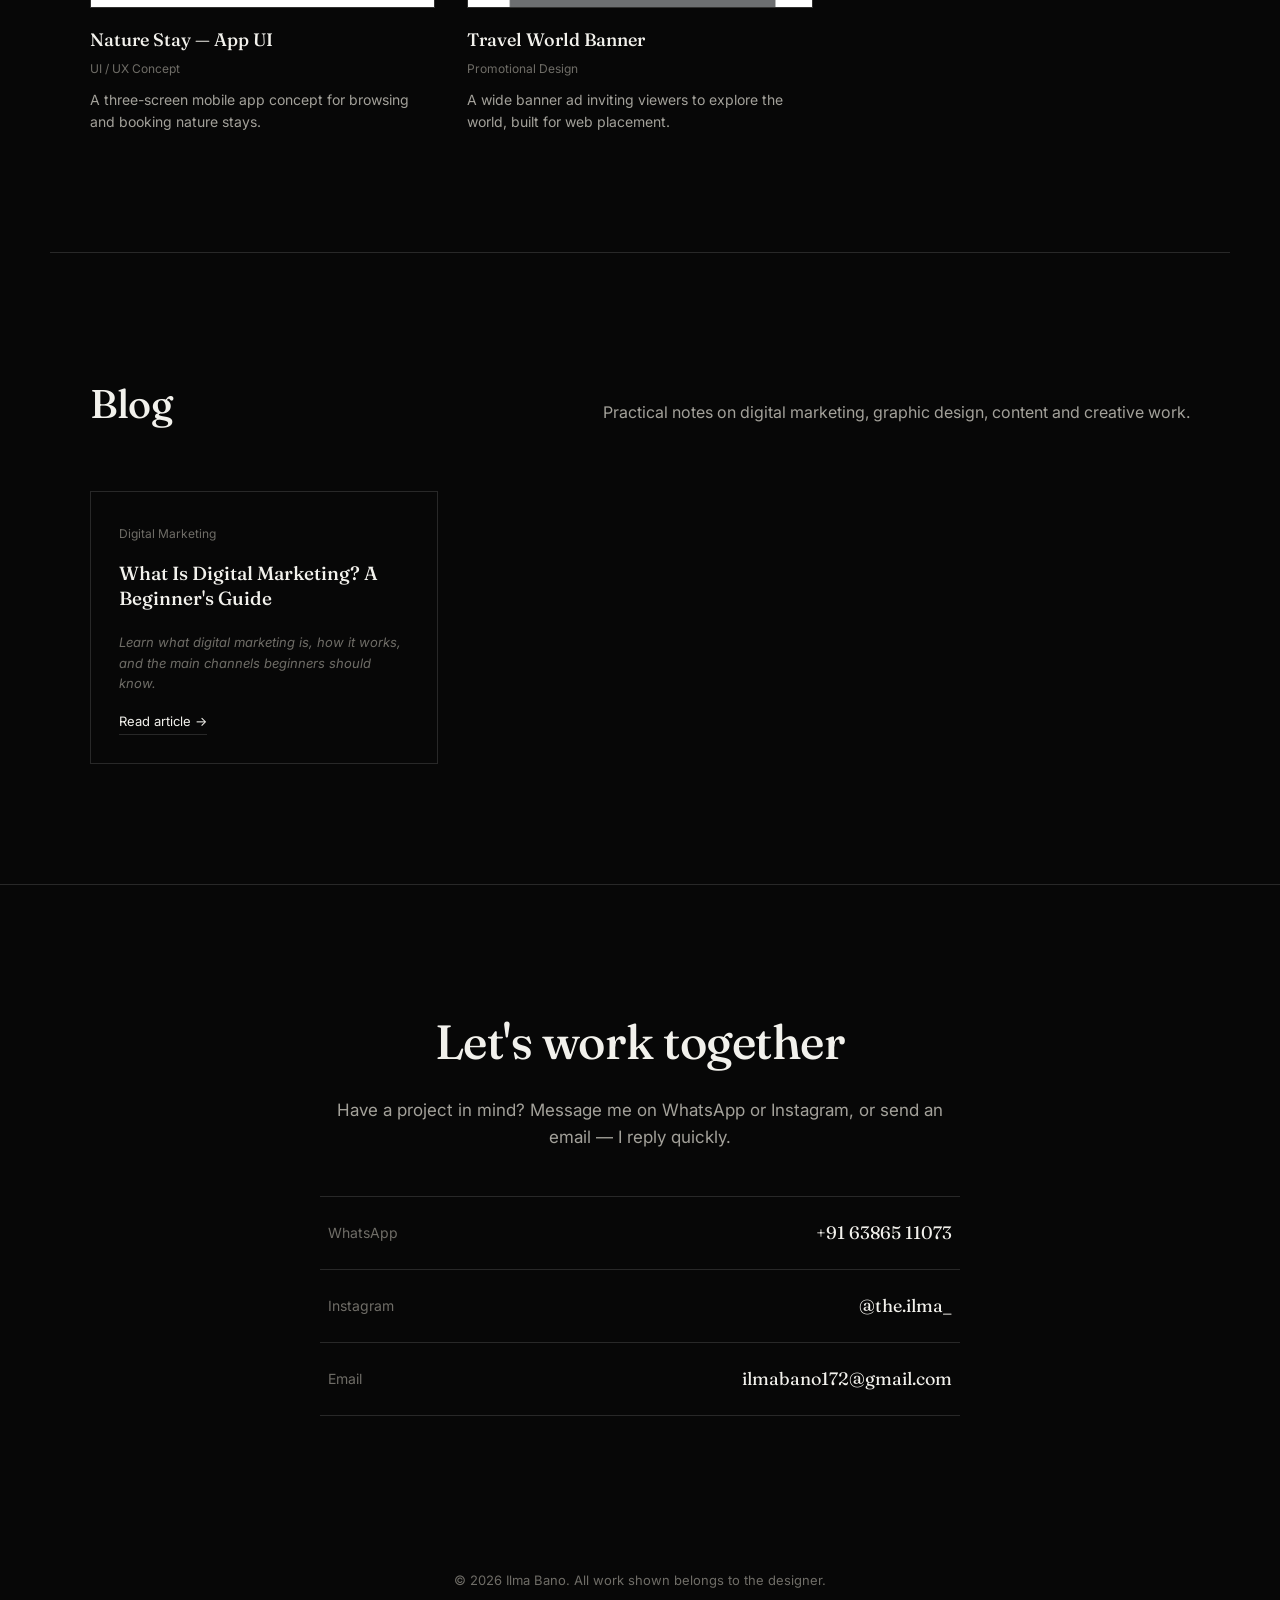
==== commit 3a1b3b7e: "Add files via upload" ====
--- a/index.html
+++ b/index.html
@@ -246,23 +246,14 @@
   <section class="blog" id="blog">
     <div class="work-head">
       <h2>Blog</h2>
-      <p>Notes on design and marketing — new posts coming soon.</p>
+      <p>Practical notes on digital marketing, graphic design, content and creative work.</p>
     </div>
     <div class="blog-grid">
       <article class="blog-card">
-        <span class="blog-tag">Design</span>
-        <h3>How I plan a poster before opening Photoshop</h3>
-        <p>Coming soon</p>
-      </article>
-      <article class="blog-card">
-        <span class="blog-tag">Marketing</span>
-        <h3>What makes a reel worth finishing</h3>
-        <p>Coming soon</p>
-      </article>
-      <article class="blog-card">
-        <span class="blog-tag">Process</span>
-        <h3>Building a double-exposure image, step by step</h3>
-        <p>Coming soon</p>
+        <span class="blog-tag">Digital Marketing</span>
+        <h3>What Is Digital Marketing? A Beginner's Guide</h3>
+        <p>Learn what digital marketing is, how it works, and the main channels beginners should know.</p>
+        <a class="blog-read" href="blog/what-is-digital-marketing.html">Read article →</a>
       </article>
     </div>
   </section>
--- a/style.css
+++ b/style.css
@@ -223,3 +223,23 @@
   .blog-grid{ grid-template-columns: 1fr; }
   .work-grid{ grid-template-columns: repeat(auto-fill, minmax(240px,1fr)); gap: 34px 20px; }
 }
+
+
+/* ---------- blog links ---------- */
+.blog-card{ transition: transform .25s ease, border-color .25s ease; }
+.blog-card:hover{ transform: translateY(-4px); }
+.blog-read{ display:inline-block; margin-top:18px; font-size:13px; color:var(--fg); text-decoration:none; border-bottom:1px solid var(--line); padding-bottom:3px; }
+.blog-read:hover{ color:var(--silver); }
+
+/* ---------- individual blog posts ---------- */
+.blog-page{ max-width:900px; margin:0 auto; padding:130px 24px 90px; }
+.blog-meta{ color:var(--fg-faint); font-size:13px; margin:12px 0 30px; }
+.blog-page h1{ font-family:var(--serif); font-size:clamp(42px,7vw,76px); line-height:1.02; font-weight:400; max-width:850px; }
+.blog-hero{ width:100%; aspect-ratio:16/9; object-fit:cover; display:block; margin:35px 0 50px; border:1px solid var(--line); }
+.blog-content{ max-width:720px; margin:auto; }
+.blog-content h2{ font-family:var(--serif); font-size:30px; font-weight:400; margin:45px 0 15px; }
+.blog-content p,.blog-content li{ font-size:17px; line-height:1.85; color:var(--fg-soft); }
+.blog-content ul{ padding-left:24px; }
+.blog-back{ display:inline-block; margin-bottom:35px; color:var(--fg-faint); text-decoration:none; font-size:13px; }
+.blog-back:hover{ color:var(--fg); }
+.blog-footer{ margin-top:65px; padding-top:25px; border-top:1px solid var(--line); }
